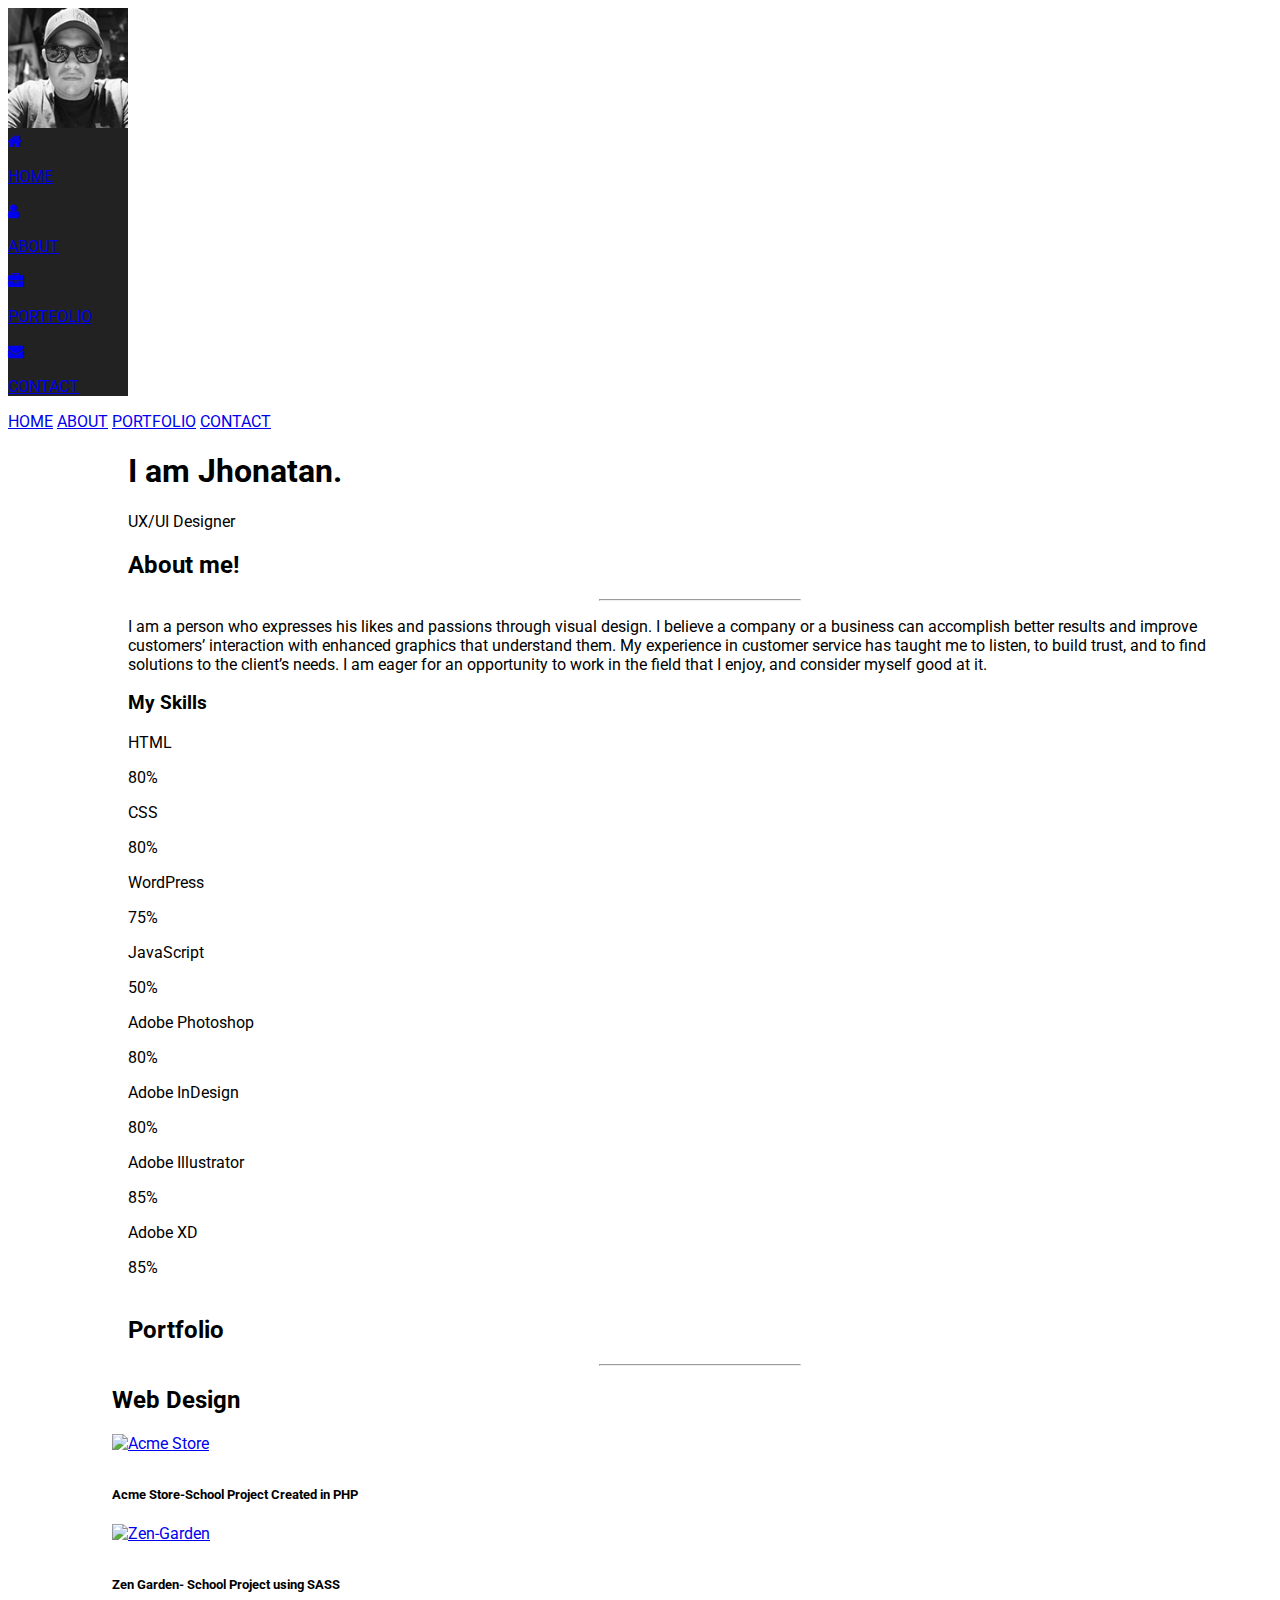
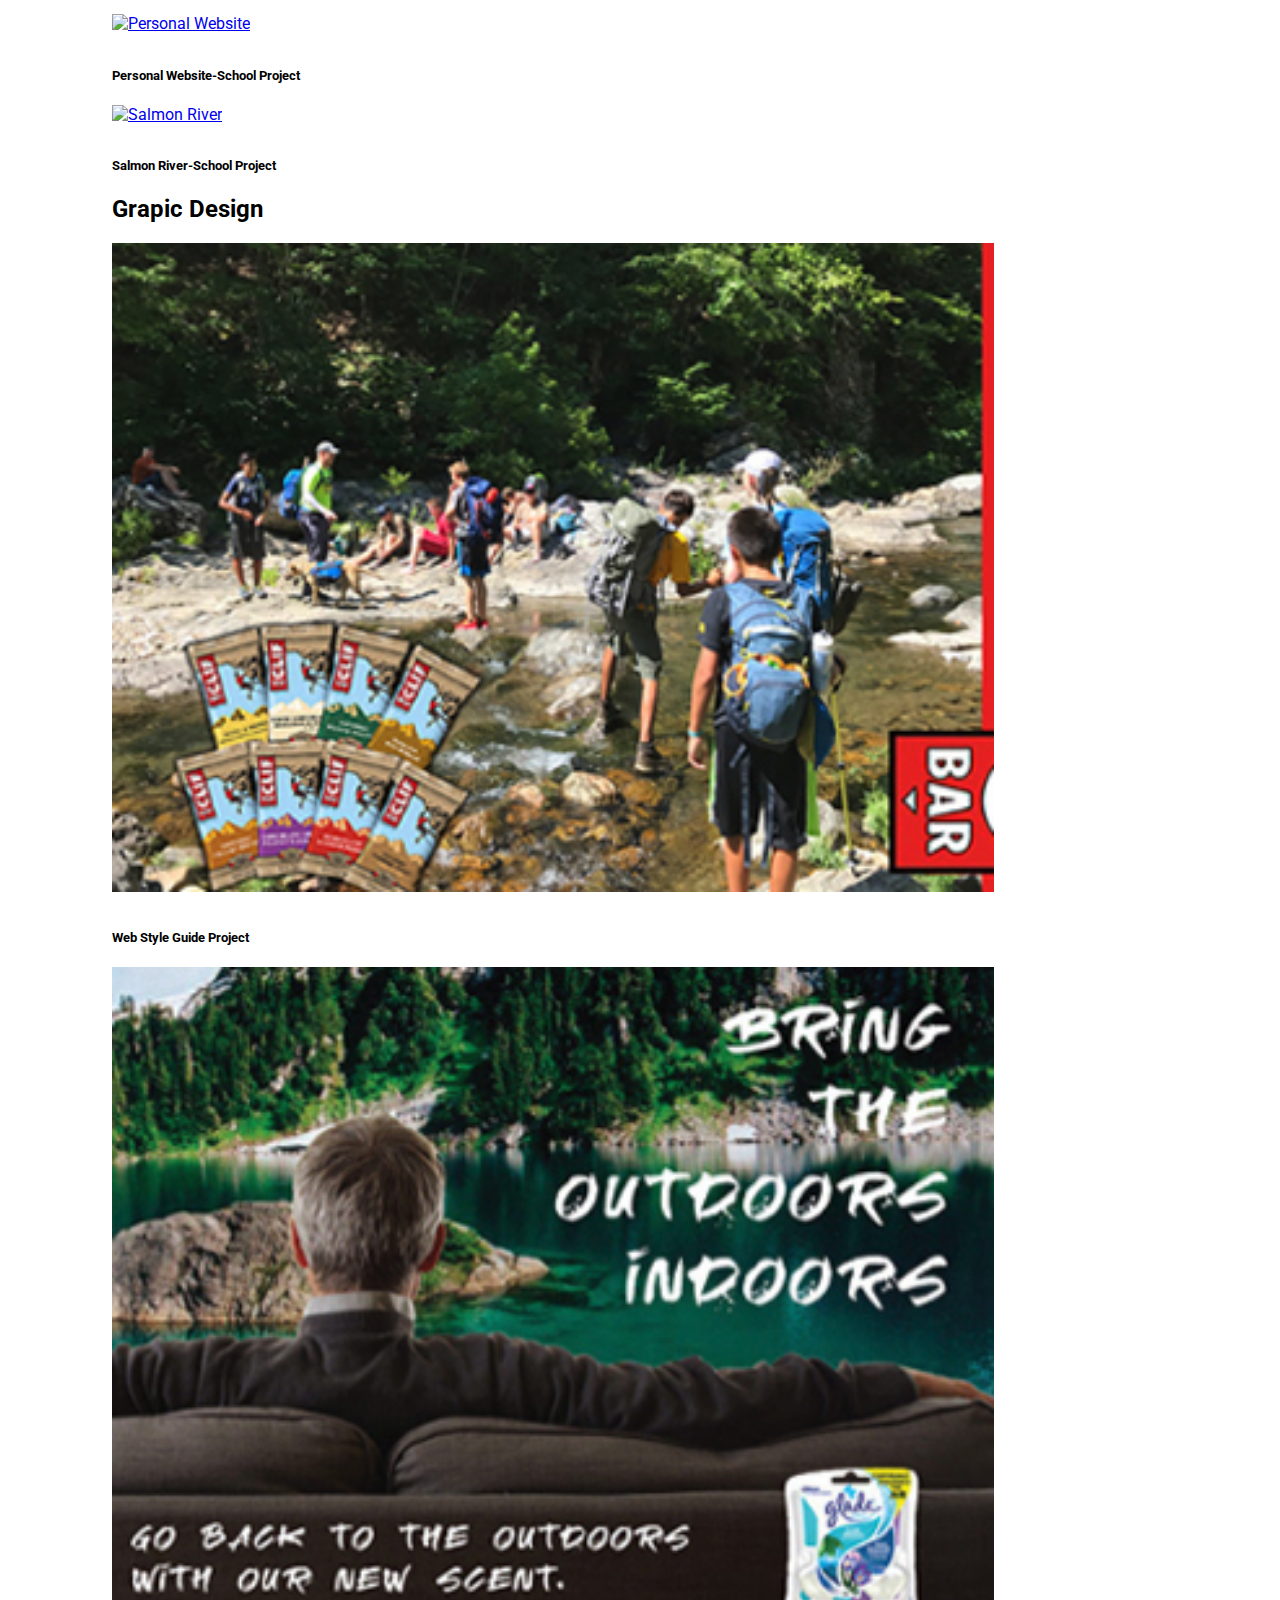
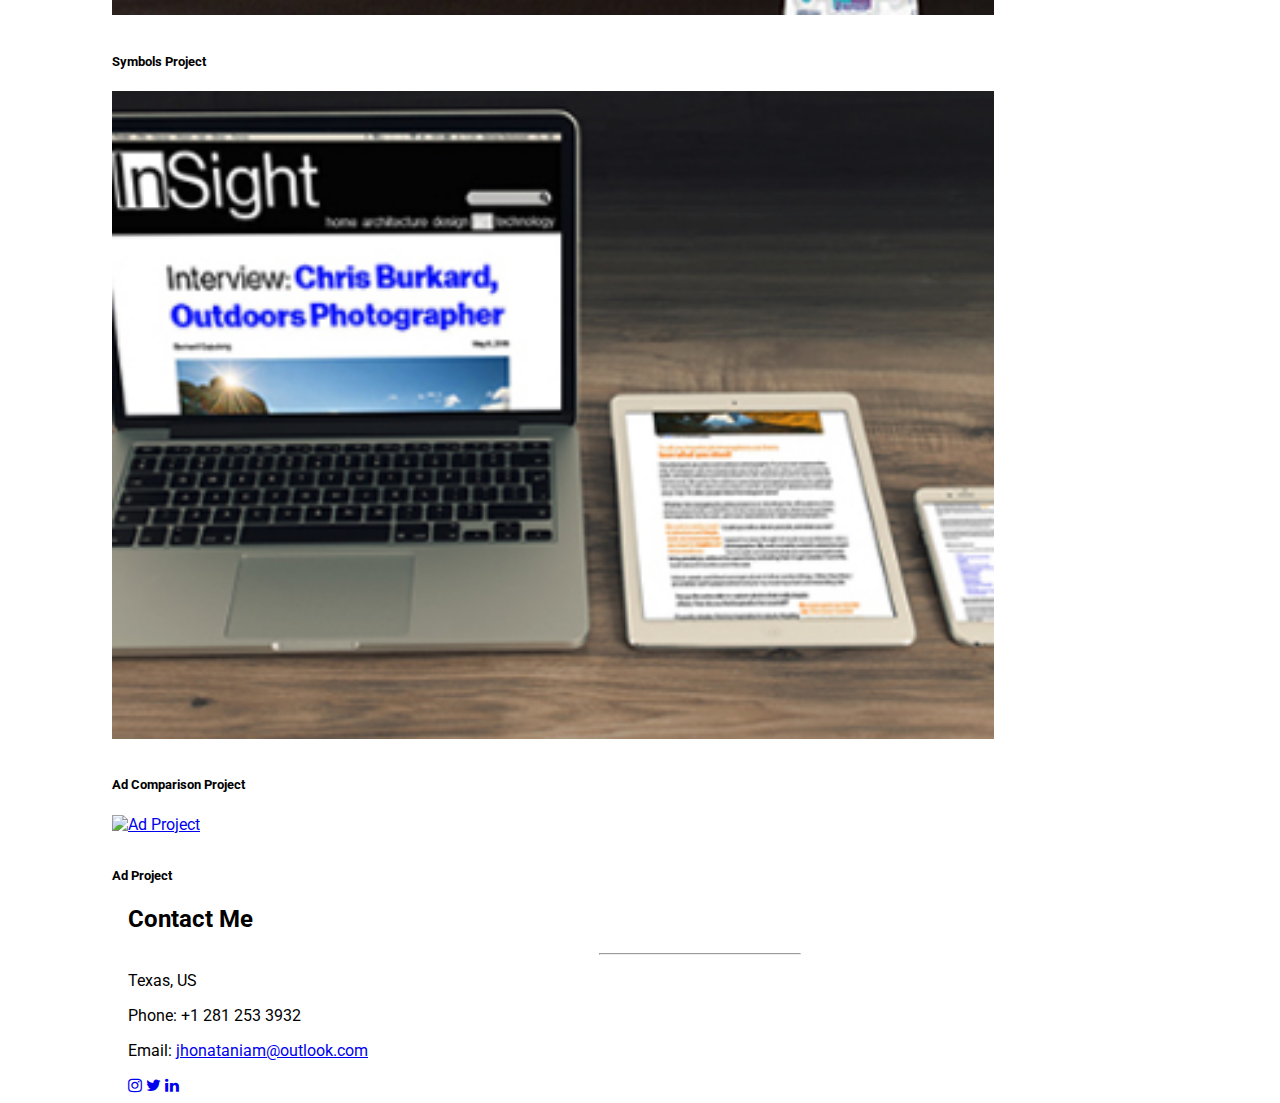
==== index.html @ fe41396a "Update index.html" ====
<!DOCTYPE html>
<html>
<title>I am Jhonatan</title>
<meta charset="UTF-8">
<meta name="viewport" content="width=device-width, initial-scale=1">
<link rel="stylesheet" href="css/main.css">
<link href="https://fonts.googleapis.com/css?family=Roboto&display=swap" rel="stylesheet">
<link rel="stylesheet" href="https://cdnjs.cloudflare.com/ajax/libs/font-awesome/4.7.0/css/font-awesome.min.css">
<style>
    body,
    h1,h2,h3,h4,h5,h6 {font-family: 'Roboto', sans-serif;: "Roboto", sans-serif}
    .row-padding img {margin-bottom: 12px}
    /* Set the width of the sidebar to 120px */
    .sidebar {width: 120px;background: #222;}
    /* Add a left margin to the "page content" that matches the width of the sidebar (120px) */
    #main {margin-left: 120px}
    /* Remove margins from "page content" on small screens */
    @media only screen and (max-width: 600px) {#main {margin-left: 0}
    }
</style>

<body class="black">

    <!-- Icon Bar (Sidebar - hidden on small screens) -->
    <nav class="sidebar bar-block small hide-small center">
        <!-- Avatar image in top left corner -->
        <img src="images/me.jpg" style="width:100%">
        <a href="#" class="bar-item button padding-large black">
            <i class="fa fa-home xxlarge"></i>
            <p>HOME</p>
        </a>
        <a href="#about" class="bar-item button padding-large hover-black">
            <i class="fa fa-user xxlarge"></i>
            <p>ABOUT</p>
        </a>
        <a href="#portfolio" class="bar-item button padding-large hover-black">
            <i class="fa fa-briefcase xxlarge"></i>
            <p>PORTFOLIO</p>
        </a>
        <a href="#contact" class="bar-item button padding-large hover-black">
            <i class="fa fa-envelope xxlarge"></i>
            <p>CONTACT</p>
        </a>
    </nav>

    <!-- Navbar on small screens (Hidden on medium and large screens) -->
    <div class="top hide-large hide-medium" id="myNavbar">
        <div class="bar black opacity hover-opacity-off center small">
            <a href="#" class="bar-item button" style="width:25% !important">HOME</a>
            <a href="#about" class="bar-item button" style="width:25% !important">ABOUT</a>
            <a href="#portfolio" class="bar-item button" style="width:25% !important">PORTFOLIO</a>
            <a href="#contact" class="bar-item button" style="width:25% !important">CONTACT</a>
        </div>
    </div>

    <!-- Page Content -->
    <div class="padding-large" id="main">
        <!-- Header/Home -->
        <header class="container padding-32 center black" id="home">
            <h1 class="jumbo"><span class="hide-small">I am</span> Jhonatan.</h1>
            <p class="xxlarge">UX/UI Designer</p>
            <!--    <img src="me.jpg" alt="I am Jhonatan" class="image" width="992" height="1108">-->
        </header>

        <!-- About Section -->
        <div class="content justify text-grey padding-64" id="about">
            <h2 class="text-light-grey">About me!</h2>
            <hr style="width:200px" class="opacity">
            <p class="large">I am a person who expresses his likes and
                passions through visual design. I believe a
                company or a business can accomplish better
                results and improve customers’ interaction
                with enhanced graphics that understand them.
                My experience in customer service has taught
                me to listen, to build trust, and to find solutions
                to the client’s needs.
                I am eager for an opportunity to work in the
                field that I enjoy, and consider myself good at it.
            </p>
            <h3 class="padding-16">My Skills</h3>
            <p class="wide">HTML</p>
            <div class="light-grey">
                <div class="container center padding-small dark-grey" style="width:80%">80%</div>
            </div>
            <p class="wide">CSS</p>
            <div class="light-grey">
                <div class="container center padding-small dark-grey" style="width:80%">80%</div>
            </div>
            </p>
            <p class="wide">WordPress</p>
            <div class="light-grey">
                <div class="container center padding-small dark-grey" style="width:75%">75%</div>
            </div>
            <p class="wide">JavaScript</p>
            <div class="light-grey">
                <div class="container center padding-small dark-grey" style="width:50%">50%</div>
            </div>
            <p class="wide">Adobe Photoshop</p>
            <div class="light-grey">
                <div class="container center padding-small dark-grey" style="width:80%">80%</div>
            </div>
            </p>
            <p class="wide">Adobe InDesign</p>
            <div class="light-grey">
                <div class="container center padding-small dark-grey" style="width:80%">80%</div>
            </div>
            <p class="wide">Adobe Illustrator</p>
            <div class="light-grey">
                <div class="container center padding-small dark-grey" style="width:85%">85%</div>
            </div>
            <p class="wide">Adobe XD</p>
            <div class="light-grey">
                <div class="container center padding-small dark-grey" style="width:85%">85%</div>
            </div><br>

            <!-- Portfolio Section -->
            <div class="padding-64 content" id="portfolio">
                <h2 class="text-light-grey">Portfolio</h2>
                <hr style="width:200px" class="opacity">

                <!-- Grid for photos -->
                <div class="row-padding" style="margin:0 -16px">
                    <div class="half"><h2>Web Design</h2>
                        <a href="https://github.com/JhonatanIam/CIT-336-Back-End-Development/"> <img src="images/1.jpg" alt="Acme Store" style="width:75%"></a><h5>Acme Store-School Project Created in PHP</h5>
                        <a href="https://jhonataniam.github.io/zen-garden/"> <img src="images/zengarden.jpg" alt="Zen-Garden" style="width:75%"></a><h5>Zen Garden- School Project using SASS</h5>
                        <a href="https://jhonataniam.github.io/Jhonatan%20Flores/"> <img src="images/iamjhonatan.jpg" alt="Personal Website" style="width:75%"></a><h5>Personal Website-School Project</h5>
                        <a href="https://jhonataniam.github.io/Salmon%20River/"> <img src="images/4.jpg" alt="Salmon River" style="width:75%"></a><h5>Salmon River-School Project</h5>
                    </div>

                    <div class="half"><h2>Grapic Design</h2>
                        <a href="https://www.behance.net/gallery/59220579/ART-230-Project-4-Web-Style-Guide"> <img src="images/5.jpg" alt="Style Guide" style="width:75%"></a><h5>Web Style Guide Project</h5>
                        <a href="https://www.behance.net/gallery/76435311/Symbols"> <img src="images/6.jpg" alt="Symbols" style="width:75%"></a><h5>Symbols Project</h5>
                        <a href="https://www.behance.net/gallery/68208435/COMM-130-Slide-Project"> <img src="images/7.jpg" alt="Ad Comparison" style="width:75%"></a><h5>Ad Comparison Project</h5>
                        <a href="https://www.behance.net/gallery/68207951/COMM-130-Creative-ad"> <img src="images/8.jpg" alt="Ad Project" style="width:75%"></a><h5>Ad Project</h5>
                    </div>
                    <!-- End photo grid -->
                </div>
                <!-- End Portfolio Section -->
            </div>

            <!-- Contact Section -->
            <div class="padding-64 content text-grey" id="contact">
                <h2 class="text-light-grey">Contact Me</h2>
                <hr style="width:200px" class="opacity">

                <div class="section">
                    <p class="large"><i class="map-marker fa-fw text-white margin-right"></i> Texas, US</p>
                    <p class="large"><i class="phone fa-fw text-white margin-right"></i> Phone: +1 281 253 3932</p>
                    <p class="large"><i class="envelope fa-fw text-white margin-right"> </i> Email: <a href="mailto:jhonataniam@outlook.com">jhonataniam@outlook.com</a></p>
                </div>
                <!-- End Contact Section -->
            </div>

            <!-- Footer -->
            <footer class="content padding-16 text-grey xlarge">
                <a href="http://www.instagram.com/jhonatan1am"> <i class="fa fa-instagram hover-opacity"></i></a>
                <a href="http://www.twitter.com/jhonataniam"><i class="fa fa-twitter hover-opacity"></i></a>
                <a href="http://www.linkedin.com/in/jhonatanflores"><i class="fa fa-linkedin hover-opacity"></i></a>
                <!-- End footer -->
            </footer>

            <!-- END PAGE CONTENT -->
        </div>
</body>
</html>
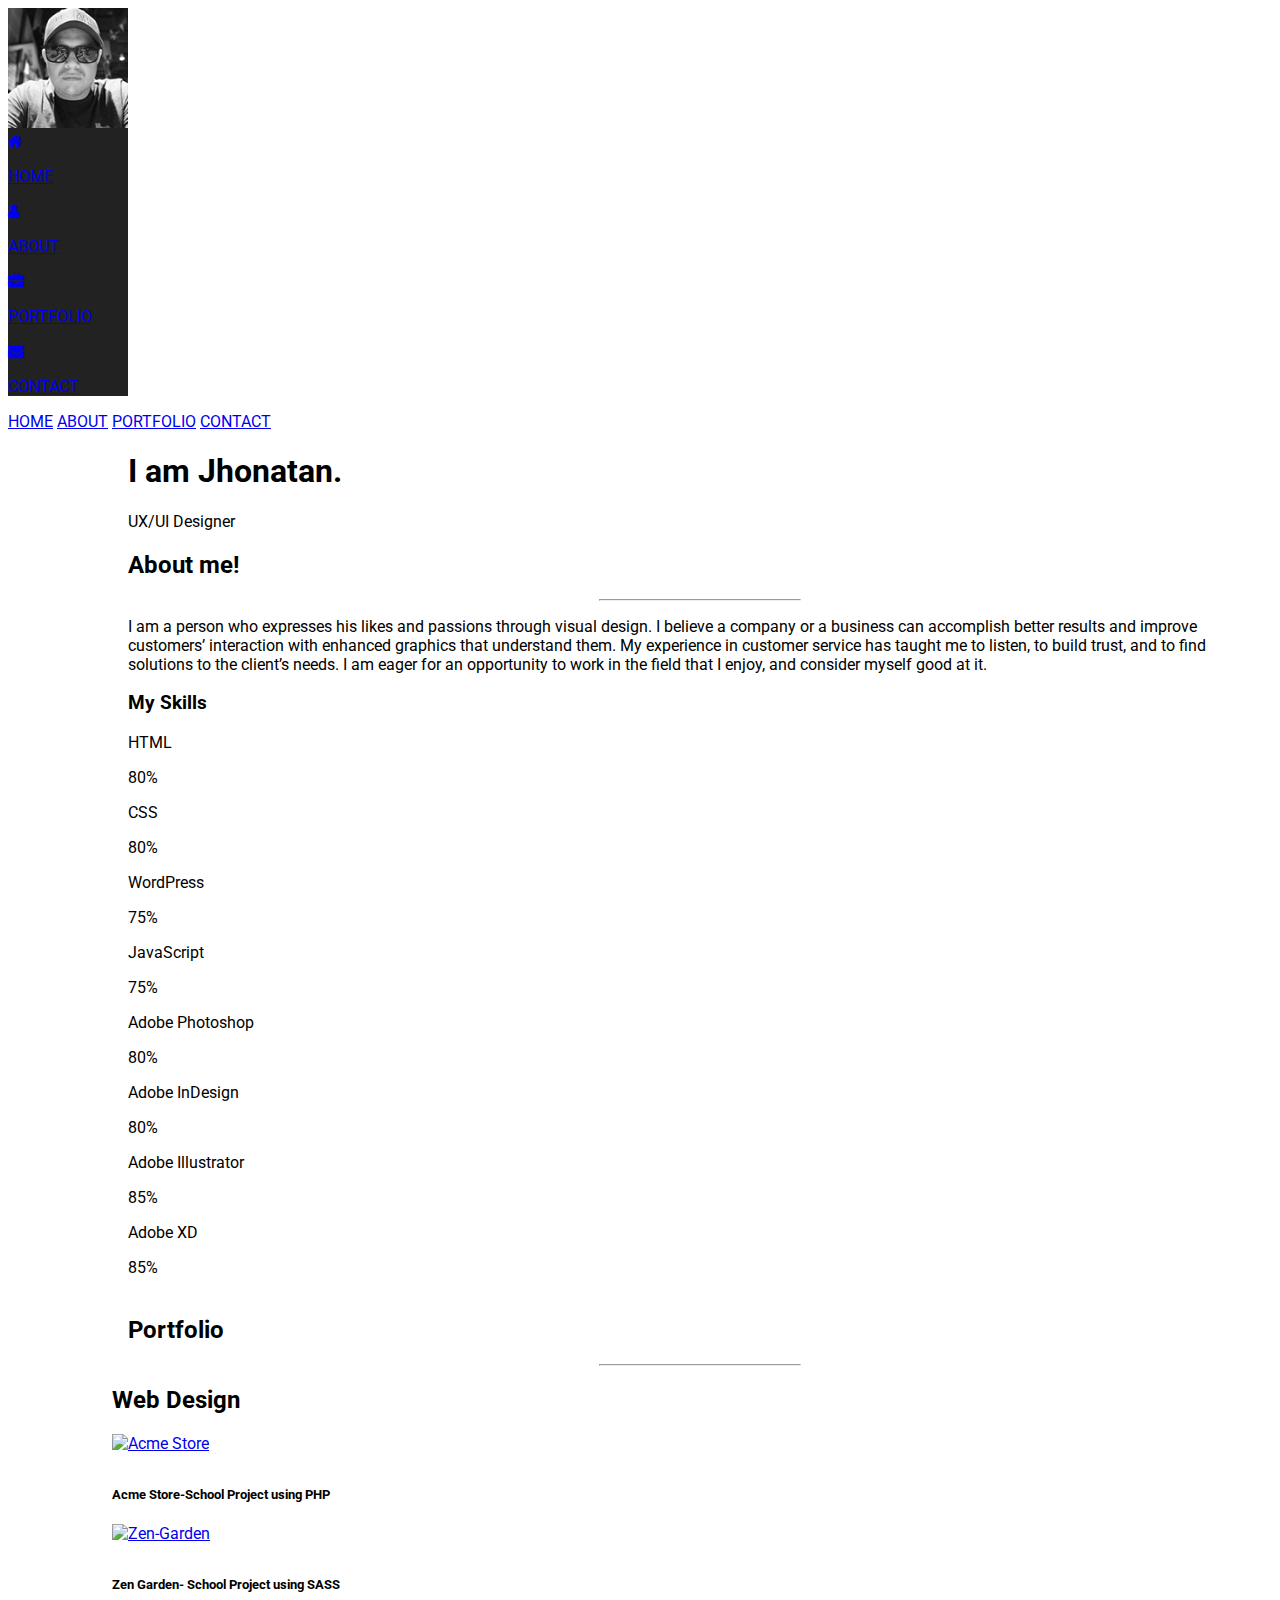
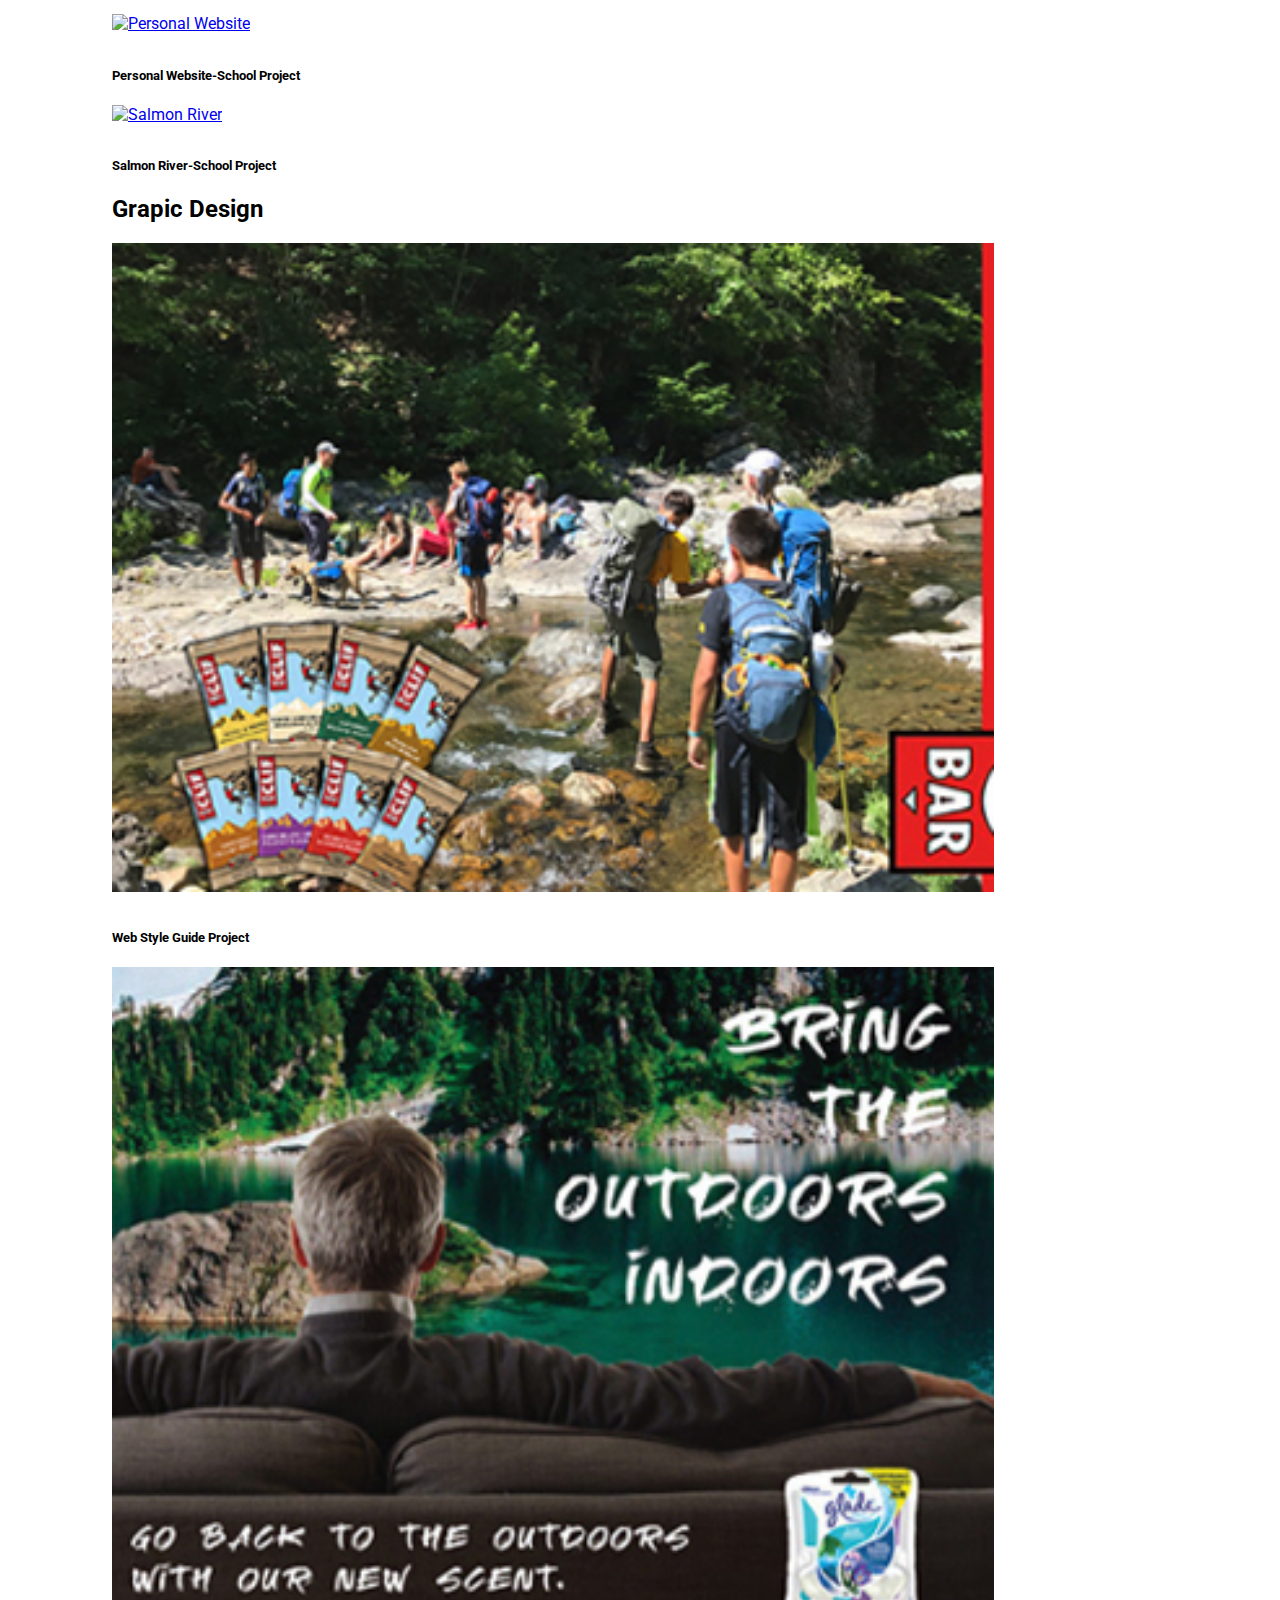
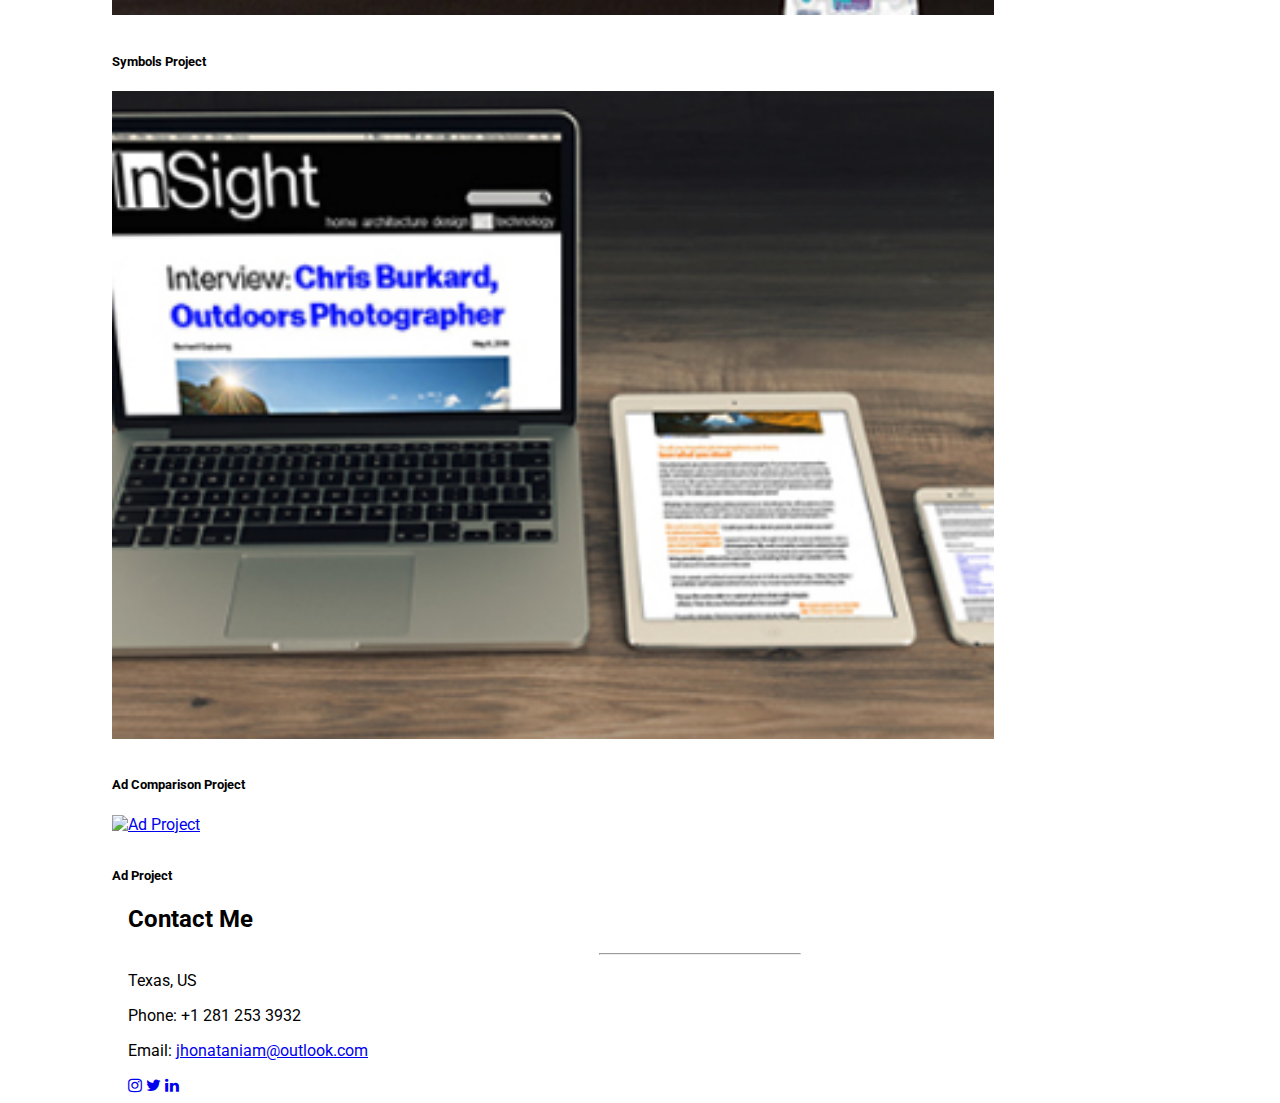
==== commit 68abd6d8: "Update index.html" ====
--- a/index.html
+++ b/index.html
@@ -93,7 +93,7 @@
             </div>
             <p class="wide">JavaScript</p>
             <div class="light-grey">
-                <div class="container center padding-small dark-grey" style="width:50%">50%</div>
+                <div class="container center padding-small dark-grey" style="width:75%">75%</div>
             </div>
             <p class="wide">Adobe Photoshop</p>
             <div class="light-grey">
@@ -121,7 +121,7 @@
                 <!-- Grid for photos -->
                 <div class="row-padding" style="margin:0 -16px">
                     <div class="half"><h2>Web Design</h2>
-                        <a href="https://github.com/JhonatanIam/CIT-336-Back-End-Development/"> <img src="images/1.jpg" alt="Acme Store" style="width:75%"></a><h5>Acme Store-School Project Created in PHP</h5>
+                        <a href="https://github.com/JhonatanIam/CIT-336-Back-End-Development/"> <img src="images/1.jpg" alt="Acme Store" style="width:75%"></a><h5>Acme Store-School Project using PHP</h5>
                         <a href="https://jhonataniam.github.io/zen-garden/"> <img src="images/zengarden.jpg" alt="Zen-Garden" style="width:75%"></a><h5>Zen Garden- School Project using SASS</h5>
                         <a href="https://jhonataniam.github.io/Jhonatan%20Flores/"> <img src="images/iamjhonatan.jpg" alt="Personal Website" style="width:75%"></a><h5>Personal Website-School Project</h5>
                         <a href="https://jhonataniam.github.io/Salmon%20River/"> <img src="images/4.jpg" alt="Salmon River" style="width:75%"></a><h5>Salmon River-School Project</h5>
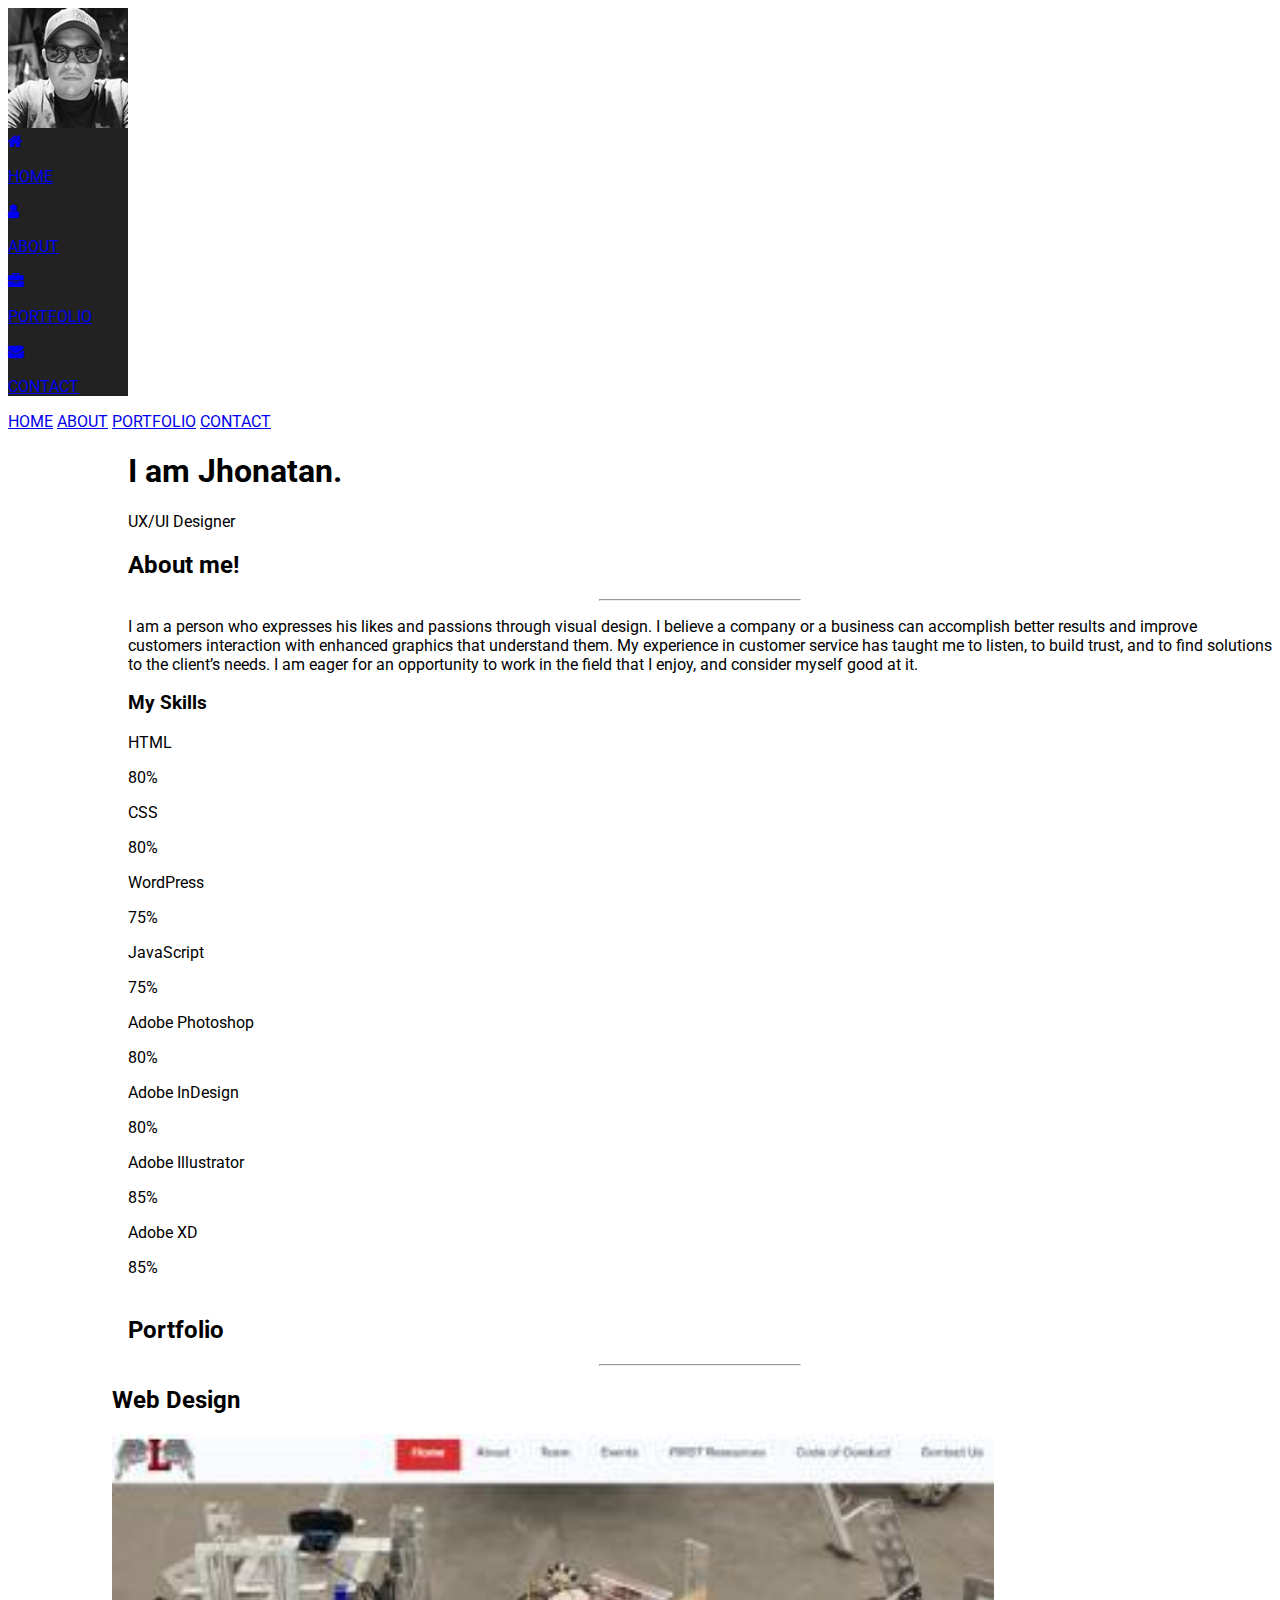
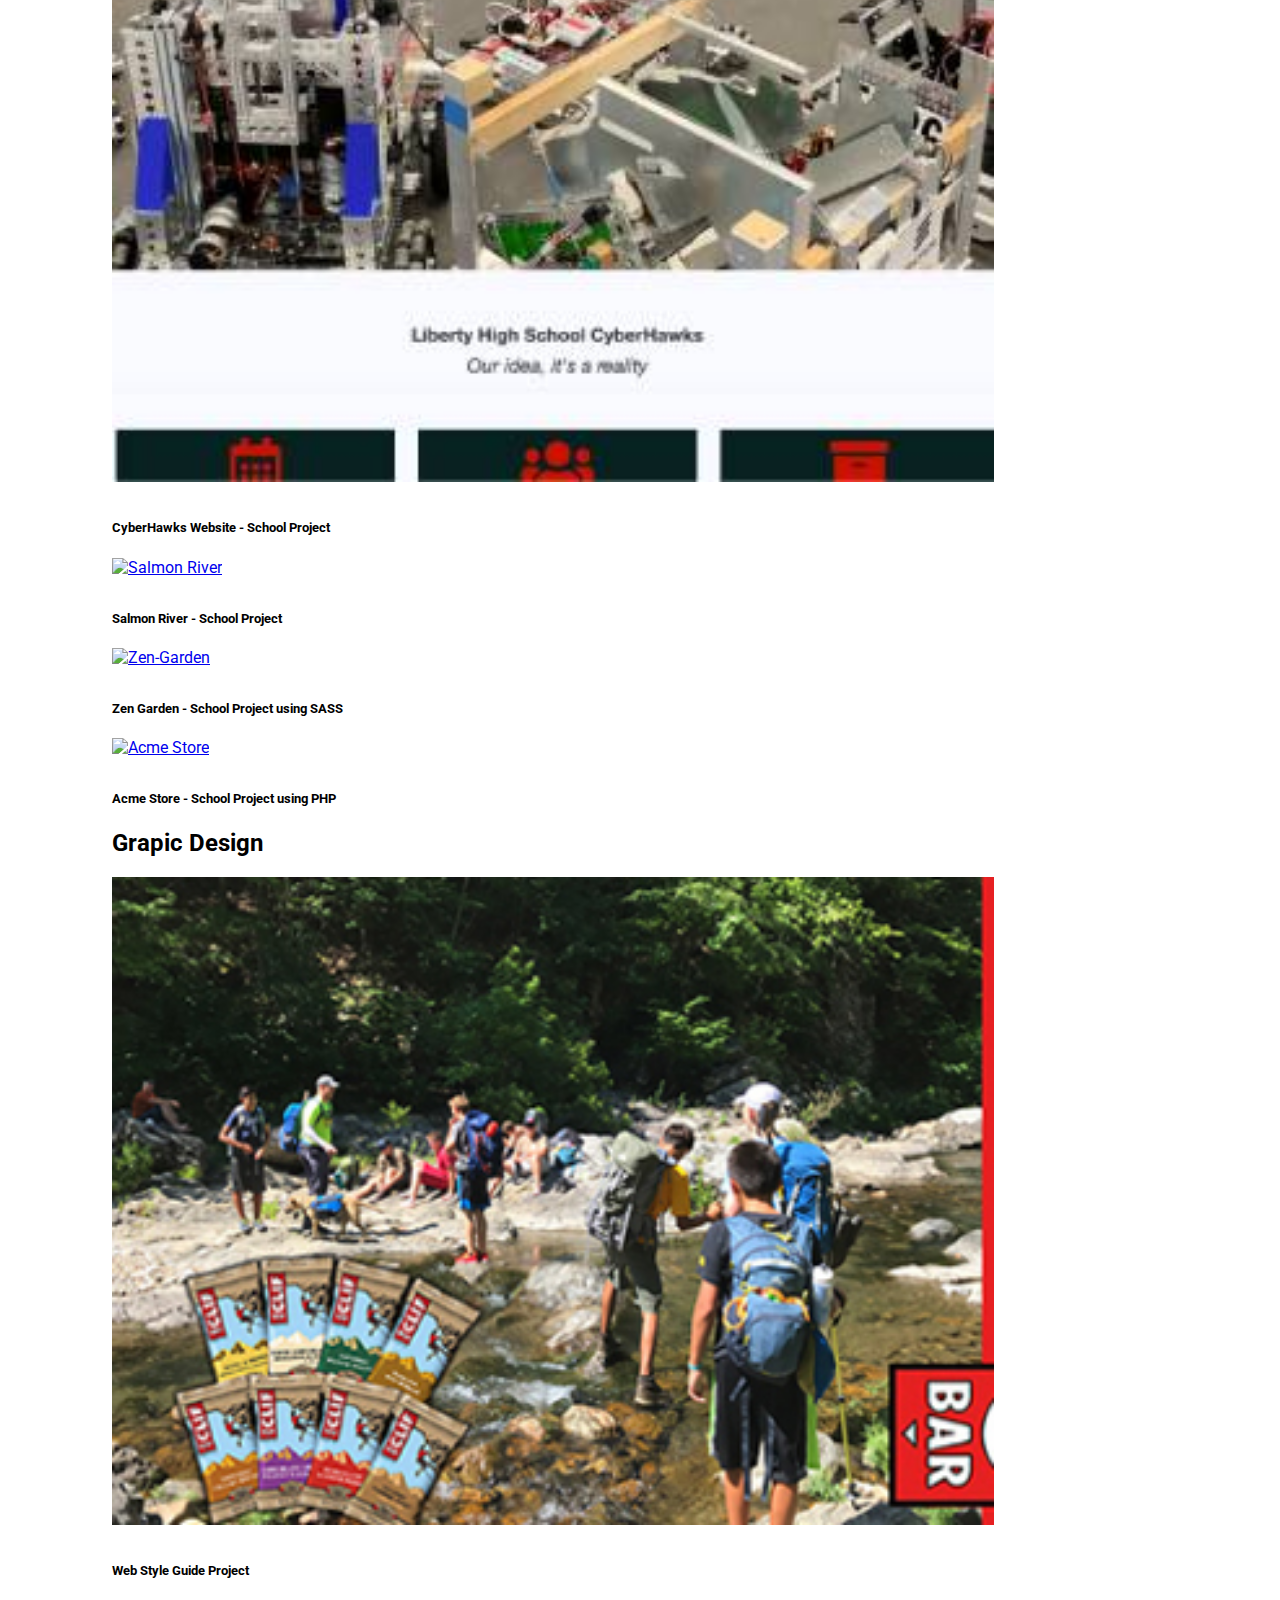
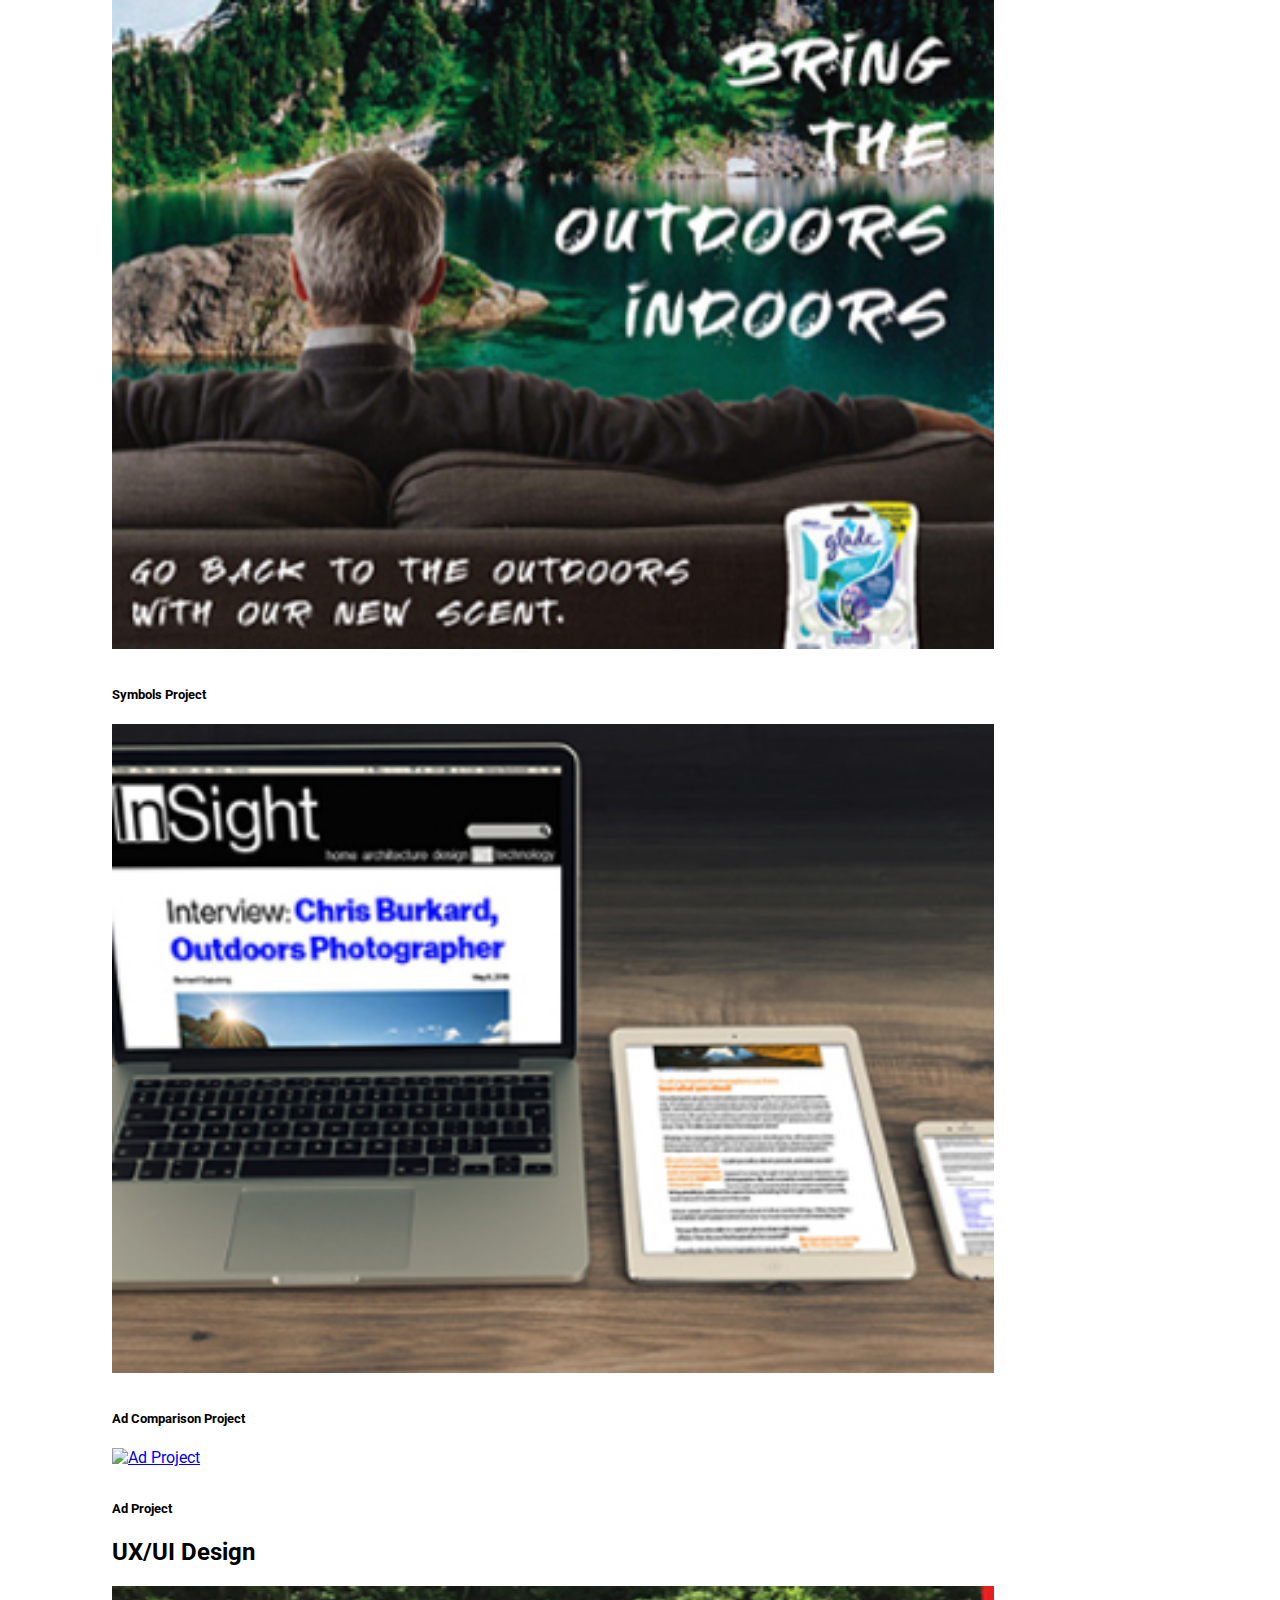
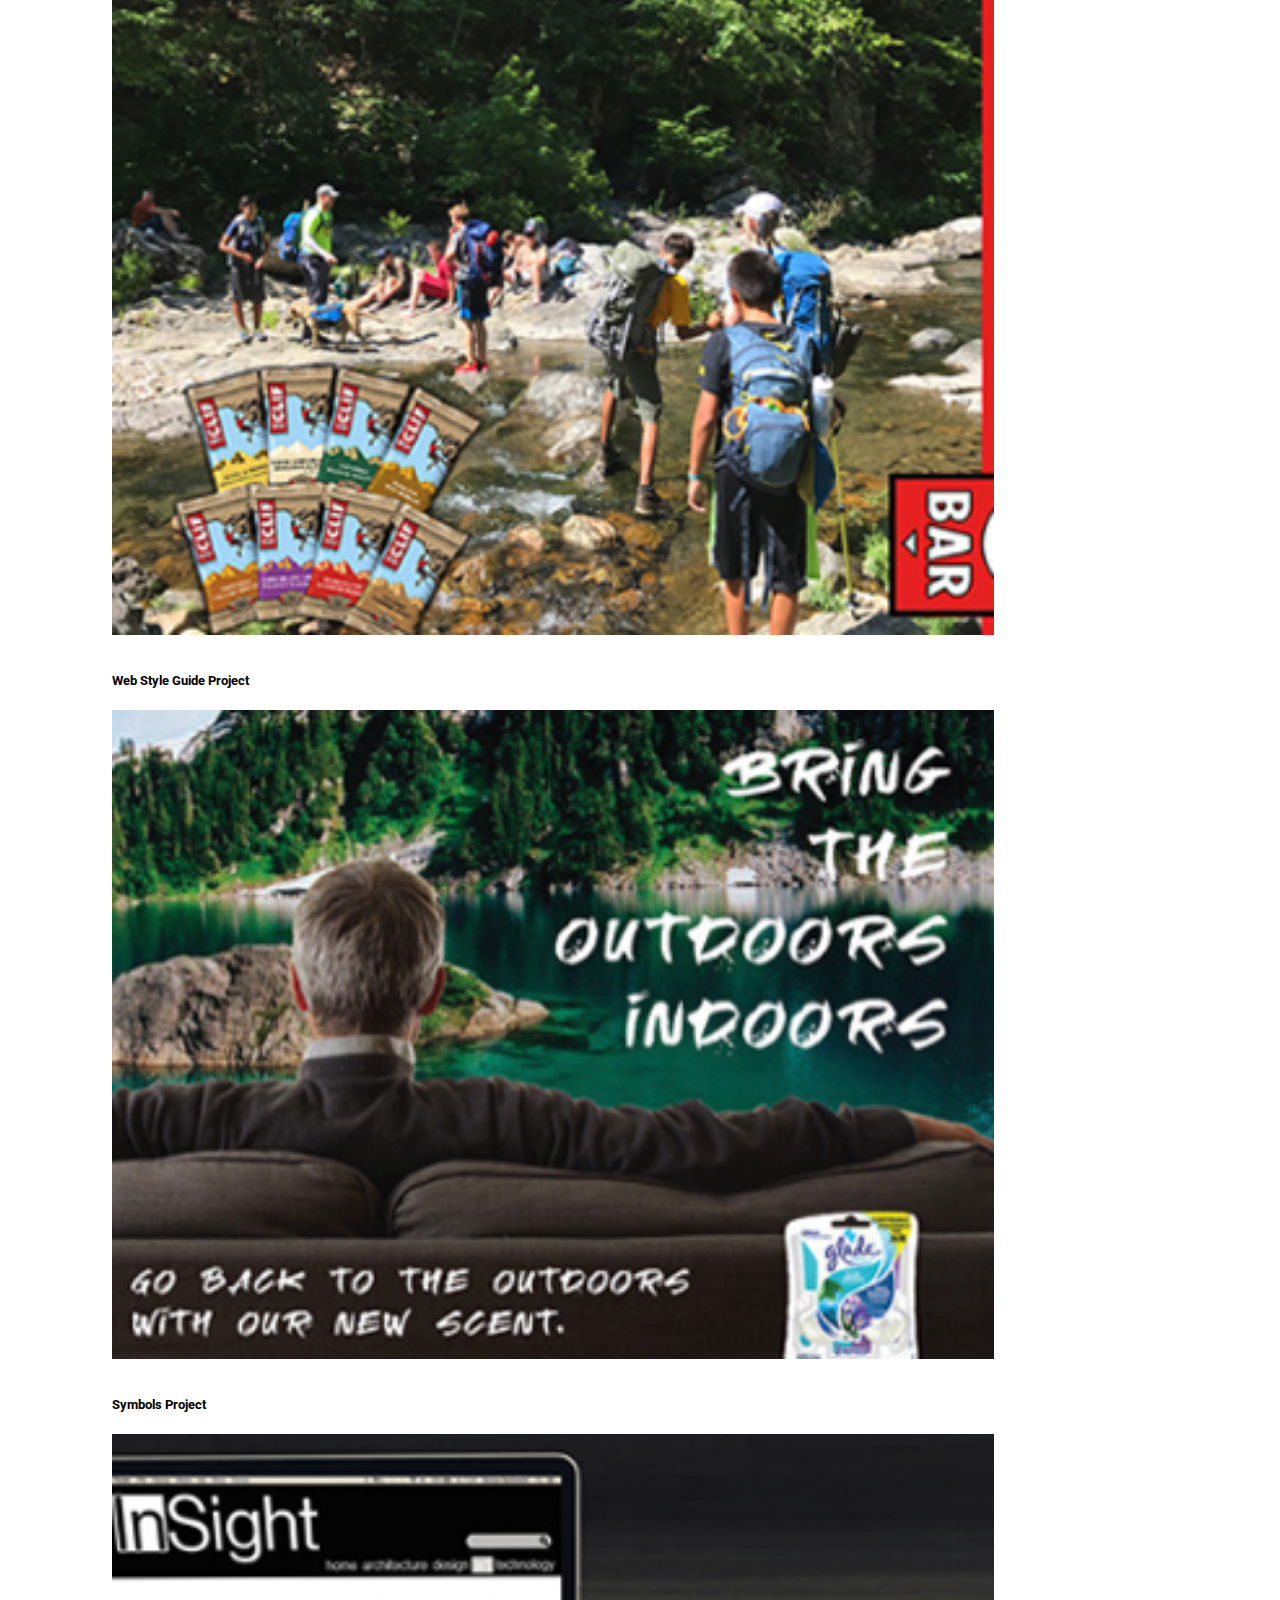
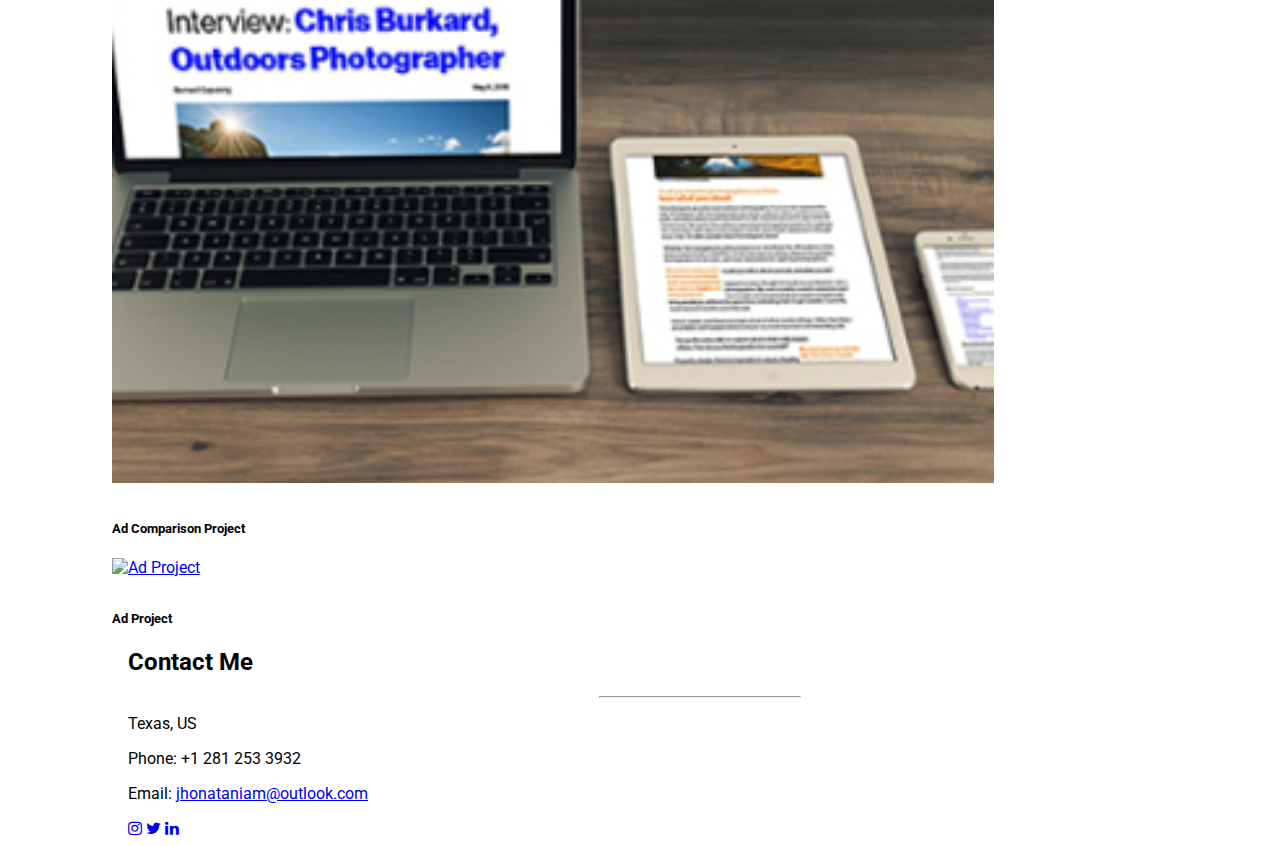
==== commit d0806595: "Update index.html" ====
--- a/index.html
+++ b/index.html
@@ -69,7 +69,7 @@
             <p class="large">I am a person who expresses his likes and
                 passions through visual design. I believe a
                 company or a business can accomplish better
-                results and improve customers’ interaction
+                results and improve customers interaction
                 with enhanced graphics that understand them.
                 My experience in customer service has taught
                 me to listen, to build trust, and to find solutions
@@ -121,13 +121,20 @@
                 <!-- Grid for photos -->
                 <div class="row-padding" style="margin:0 -16px">
                     <div class="half"><h2>Web Design</h2>
-                        <a href="https://github.com/JhonatanIam/CIT-336-Back-End-Development/"> <img src="images/1.jpg" alt="Acme Store" style="width:75%"></a><h5>Acme Store-School Project using PHP</h5>
-                        <a href="https://jhonataniam.github.io/zen-garden/"> <img src="images/zengarden.jpg" alt="Zen-Garden" style="width:75%"></a><h5>Zen Garden- School Project using SASS</h5>
-                        <a href="https://jhonataniam.github.io/Jhonatan%20Flores/"> <img src="images/iamjhonatan.jpg" alt="Personal Website" style="width:75%"></a><h5>Personal Website-School Project</h5>
-                        <a href="https://jhonataniam.github.io/Salmon%20River/"> <img src="images/4.jpg" alt="Salmon River" style="width:75%"></a><h5>Salmon River-School Project</h5>
+                        <a href="https://jhonataniam.github.io/CyberHawks"> <img src="images/CyberHawks.jpg" alt="CyberHawks Website" style="width:75%"></a><h5>CyberHawks Website - School Project</h5>
+                        <a href="https://jhonataniam.github.io/Salmon%20River/"> <img src="images/4.jpg" alt="Salmon River" style="width:75%"></a><h5>Salmon River - School Project</h5>
+                        <a href="https://jhonataniam.github.io/zen-garden/"> <img src="images/zengarden.jpg" alt="Zen-Garden" style="width:75%"></a><h5>Zen Garden - School Project using SASS</h5>
+                        <a href="https://github.com/JhonatanIam/CIT-336-Back-End-Development/"> <img src="images/1.jpg" alt="Acme Store" style="width:75%"></a><h5>Acme Store - School Project using PHP</h5>
                     </div>
 
                     <div class="half"><h2>Grapic Design</h2>
+                        <a href="https://www.behance.net/gallery/59220579/ART-230-Project-4-Web-Style-Guide"> <img src="images/5.jpg" alt="Style Guide" style="width:75%"></a><h5>Web Style Guide Project</h5>
+                        <a href="https://www.behance.net/gallery/76435311/Symbols"> <img src="images/6.jpg" alt="Symbols" style="width:75%"></a><h5>Symbols Project</h5>
+                        <a href="https://www.behance.net/gallery/68208435/COMM-130-Slide-Project"> <img src="images/7.jpg" alt="Ad Comparison" style="width:75%"></a><h5>Ad Comparison Project</h5>
+                        <a href="https://www.behance.net/gallery/68207951/COMM-130-Creative-ad"> <img src="images/8.jpg" alt="Ad Project" style="width:75%"></a><h5>Ad Project</h5>
+                    </div>
+                    
+                     <div class="half"><h2>UX/UI Design</h2>
                         <a href="https://www.behance.net/gallery/59220579/ART-230-Project-4-Web-Style-Guide"> <img src="images/5.jpg" alt="Style Guide" style="width:75%"></a><h5>Web Style Guide Project</h5>
                         <a href="https://www.behance.net/gallery/76435311/Symbols"> <img src="images/6.jpg" alt="Symbols" style="width:75%"></a><h5>Symbols Project</h5>
                         <a href="https://www.behance.net/gallery/68208435/COMM-130-Slide-Project"> <img src="images/7.jpg" alt="Ad Comparison" style="width:75%"></a><h5>Ad Comparison Project</h5>
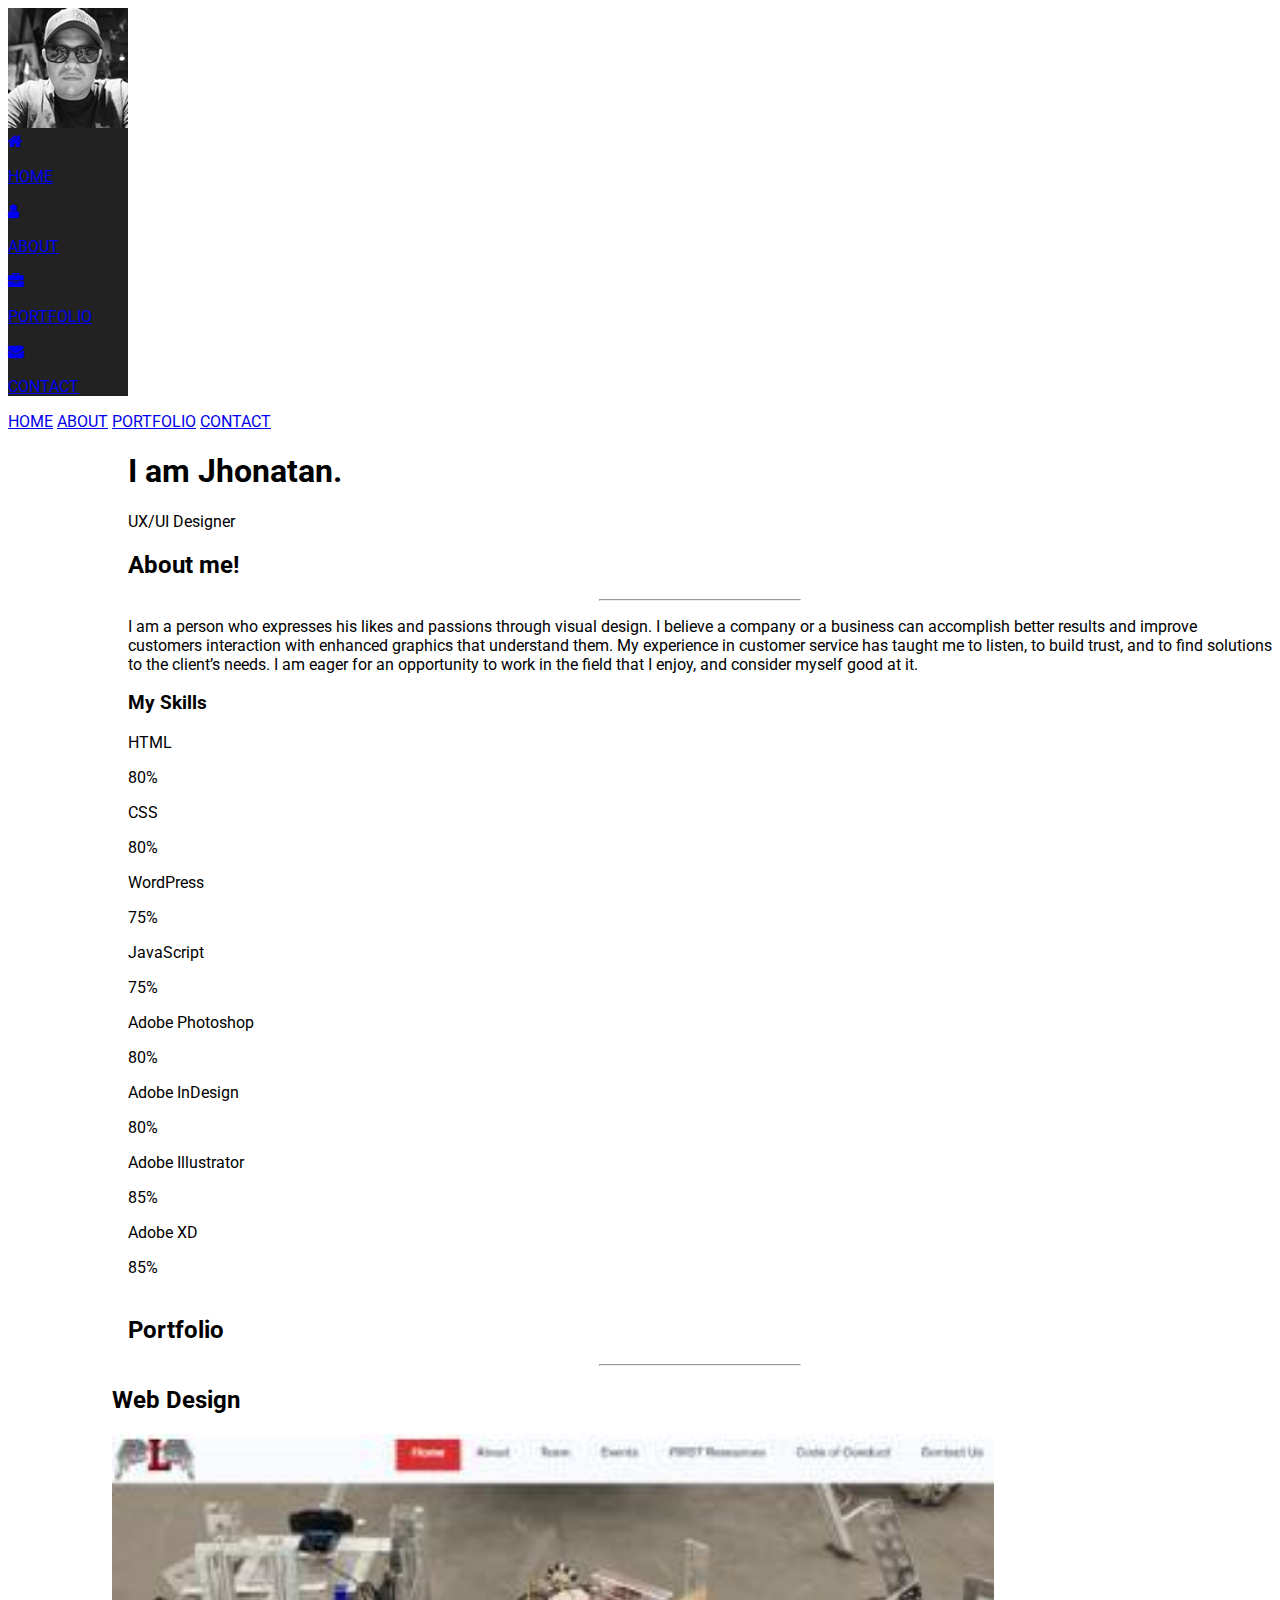
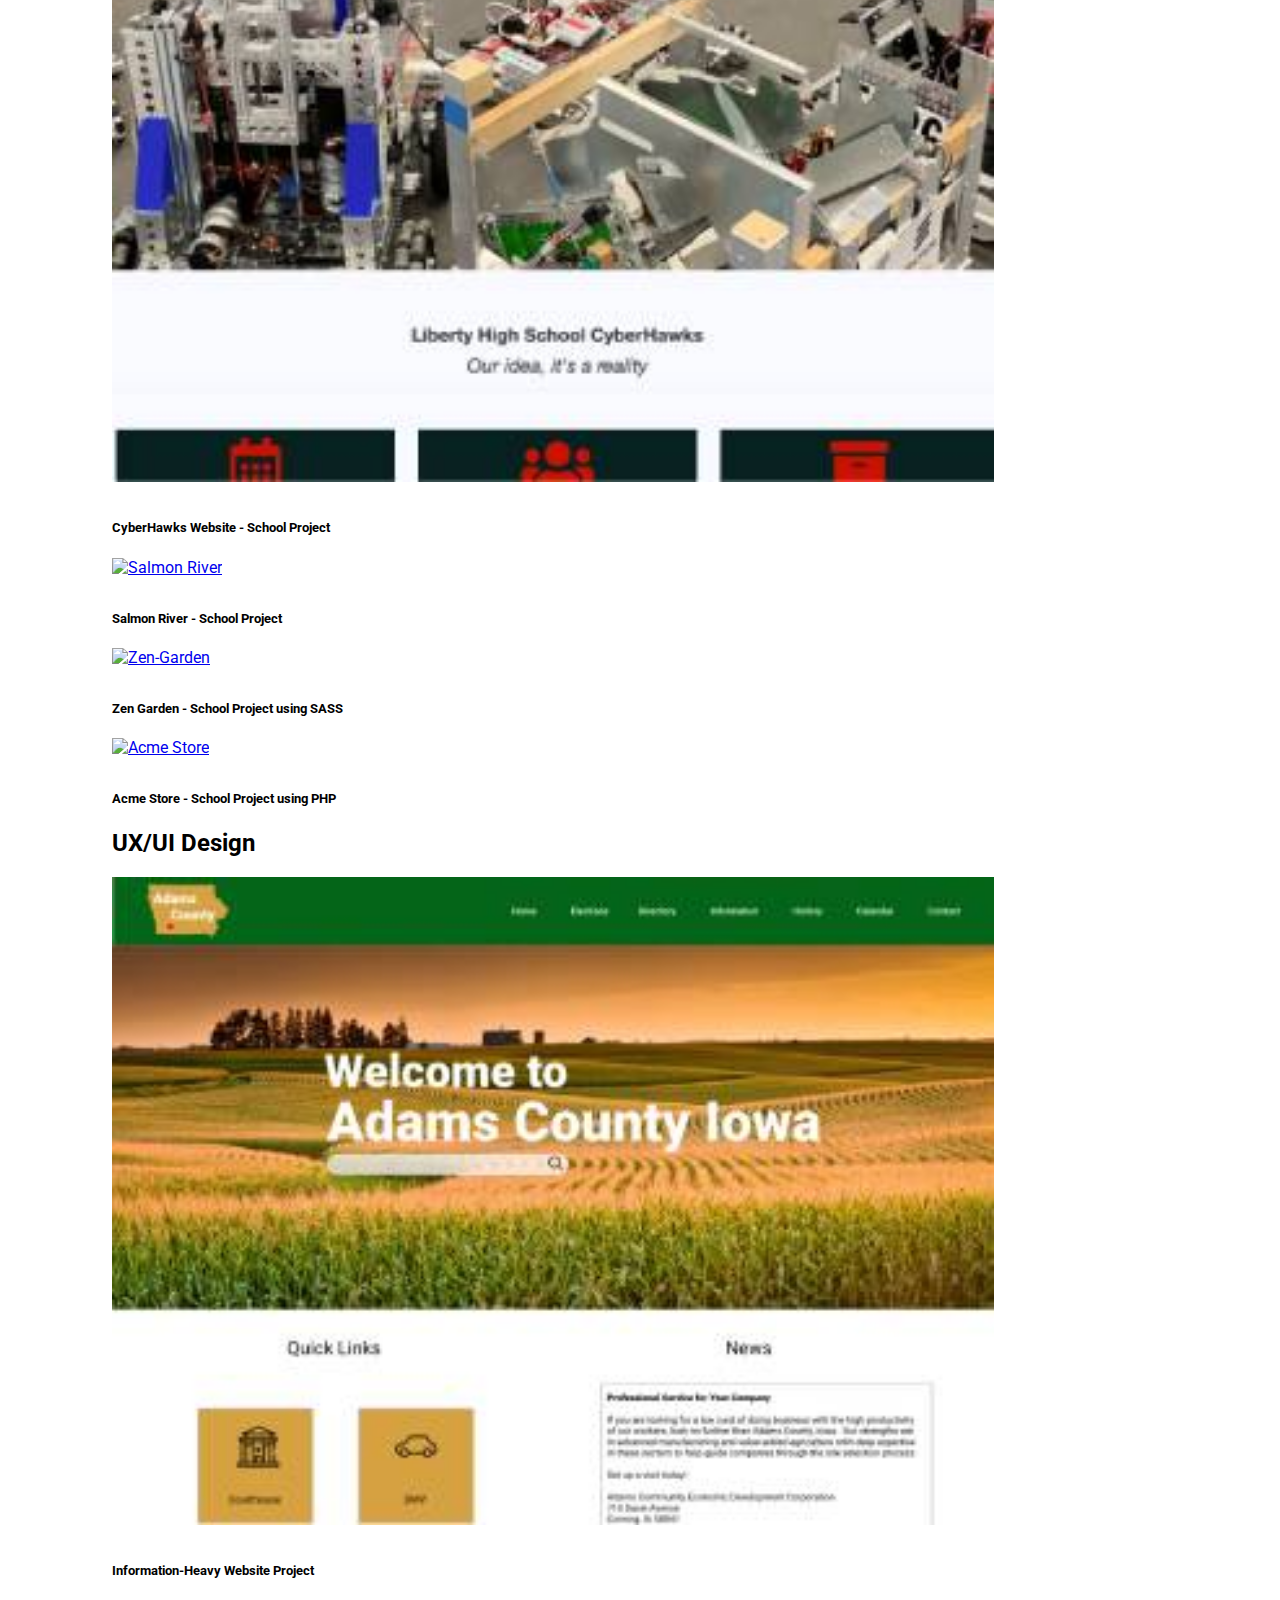
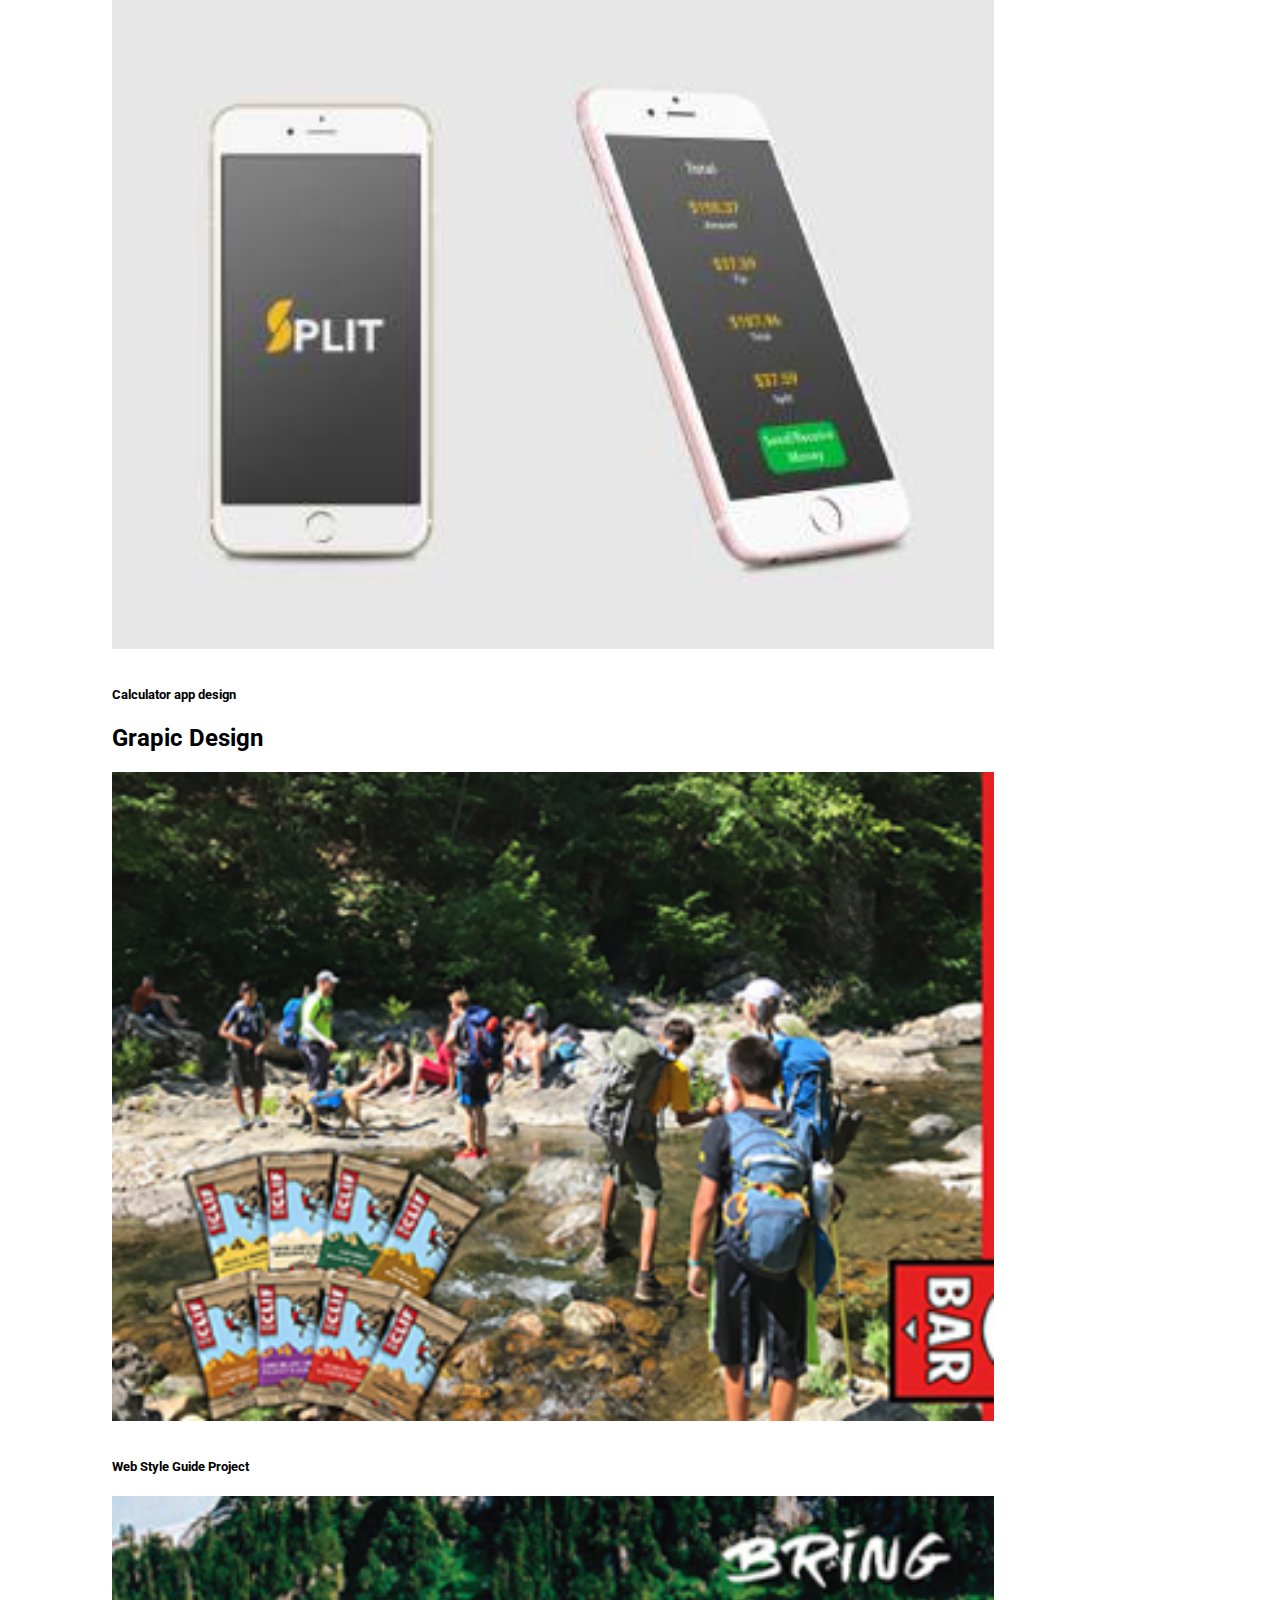
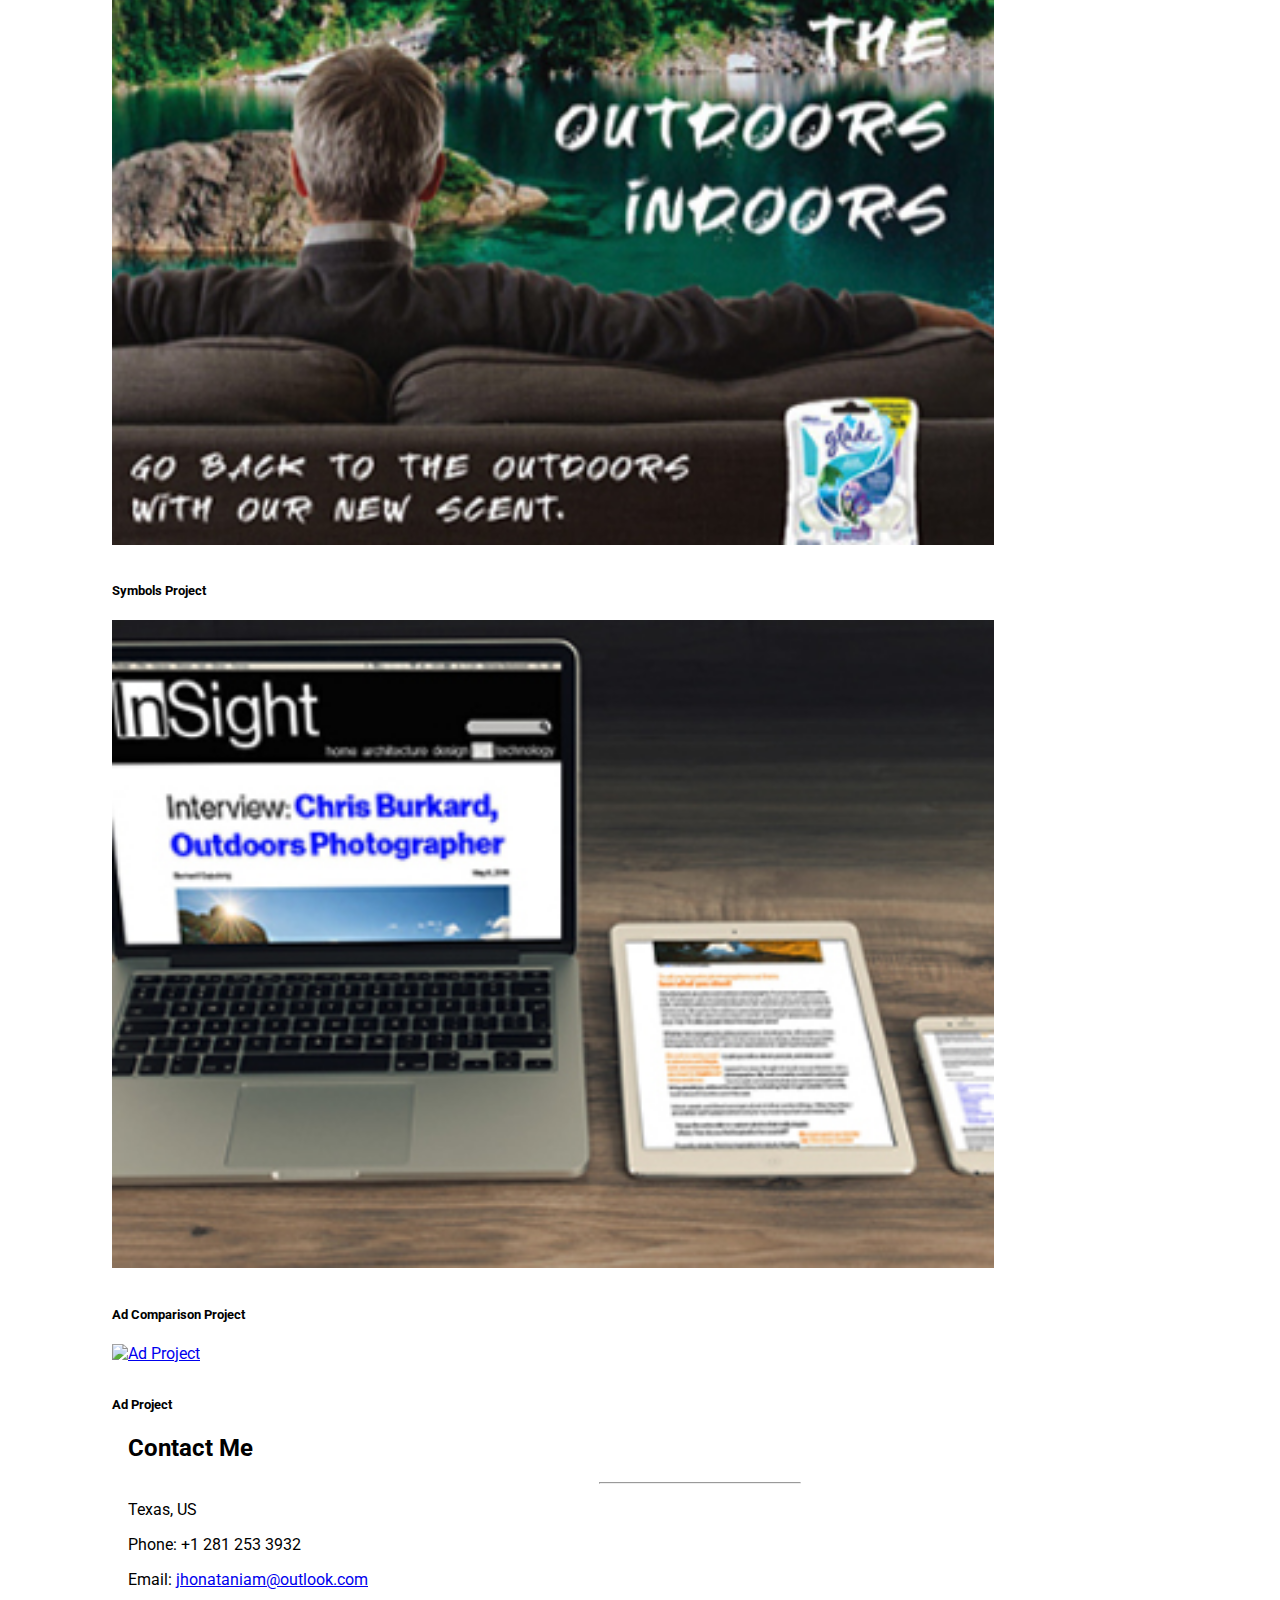
==== commit c470ce85: "Update index.html" ====
--- a/index.html
+++ b/index.html
@@ -127,14 +127,12 @@
                         <a href="https://github.com/JhonatanIam/CIT-336-Back-End-Development/"> <img src="images/1.jpg" alt="Acme Store" style="width:75%"></a><h5>Acme Store - School Project using PHP</h5>
                     </div>
 
-                    <div class="half"><h2>Grapic Design</h2>
-                        <a href="https://www.behance.net/gallery/59220579/ART-230-Project-4-Web-Style-Guide"> <img src="images/5.jpg" alt="Style Guide" style="width:75%"></a><h5>Web Style Guide Project</h5>
-                        <a href="https://www.behance.net/gallery/76435311/Symbols"> <img src="images/6.jpg" alt="Symbols" style="width:75%"></a><h5>Symbols Project</h5>
-                        <a href="https://www.behance.net/gallery/68208435/COMM-130-Slide-Project"> <img src="images/7.jpg" alt="Ad Comparison" style="width:75%"></a><h5>Ad Comparison Project</h5>
-                        <a href="https://www.behance.net/gallery/68207951/COMM-130-Creative-ad"> <img src="images/8.jpg" alt="Ad Project" style="width:75%"></a><h5>Ad Project</h5>
+                    <div class="half"><h2>UX/UI Design</h2>
+                        <a href="https://www.behance.net/gallery/101969017/Adams-County-Information-Heavy-site-ART-337R"> <img src="images/AdamsIowa.jpg" alt="Adams County Website" style="width:75%"></a><h5>Information-Heavy Website Project</h5>
+                        <a href="https://www.behance.net/gallery/81234003/Calculator-app-design"> <img src="images/splitapp.jpg" alt="Calculator app" style="width:75%"></a><h5>Calculator app design</h5>
                     </div>
                     
-                     <div class="half"><h2>UX/UI Design</h2>
+                    <div class="half"><h2>Grapic Design</h2>
                         <a href="https://www.behance.net/gallery/59220579/ART-230-Project-4-Web-Style-Guide"> <img src="images/5.jpg" alt="Style Guide" style="width:75%"></a><h5>Web Style Guide Project</h5>
                         <a href="https://www.behance.net/gallery/76435311/Symbols"> <img src="images/6.jpg" alt="Symbols" style="width:75%"></a><h5>Symbols Project</h5>
                         <a href="https://www.behance.net/gallery/68208435/COMM-130-Slide-Project"> <img src="images/7.jpg" alt="Ad Comparison" style="width:75%"></a><h5>Ad Comparison Project</h5>
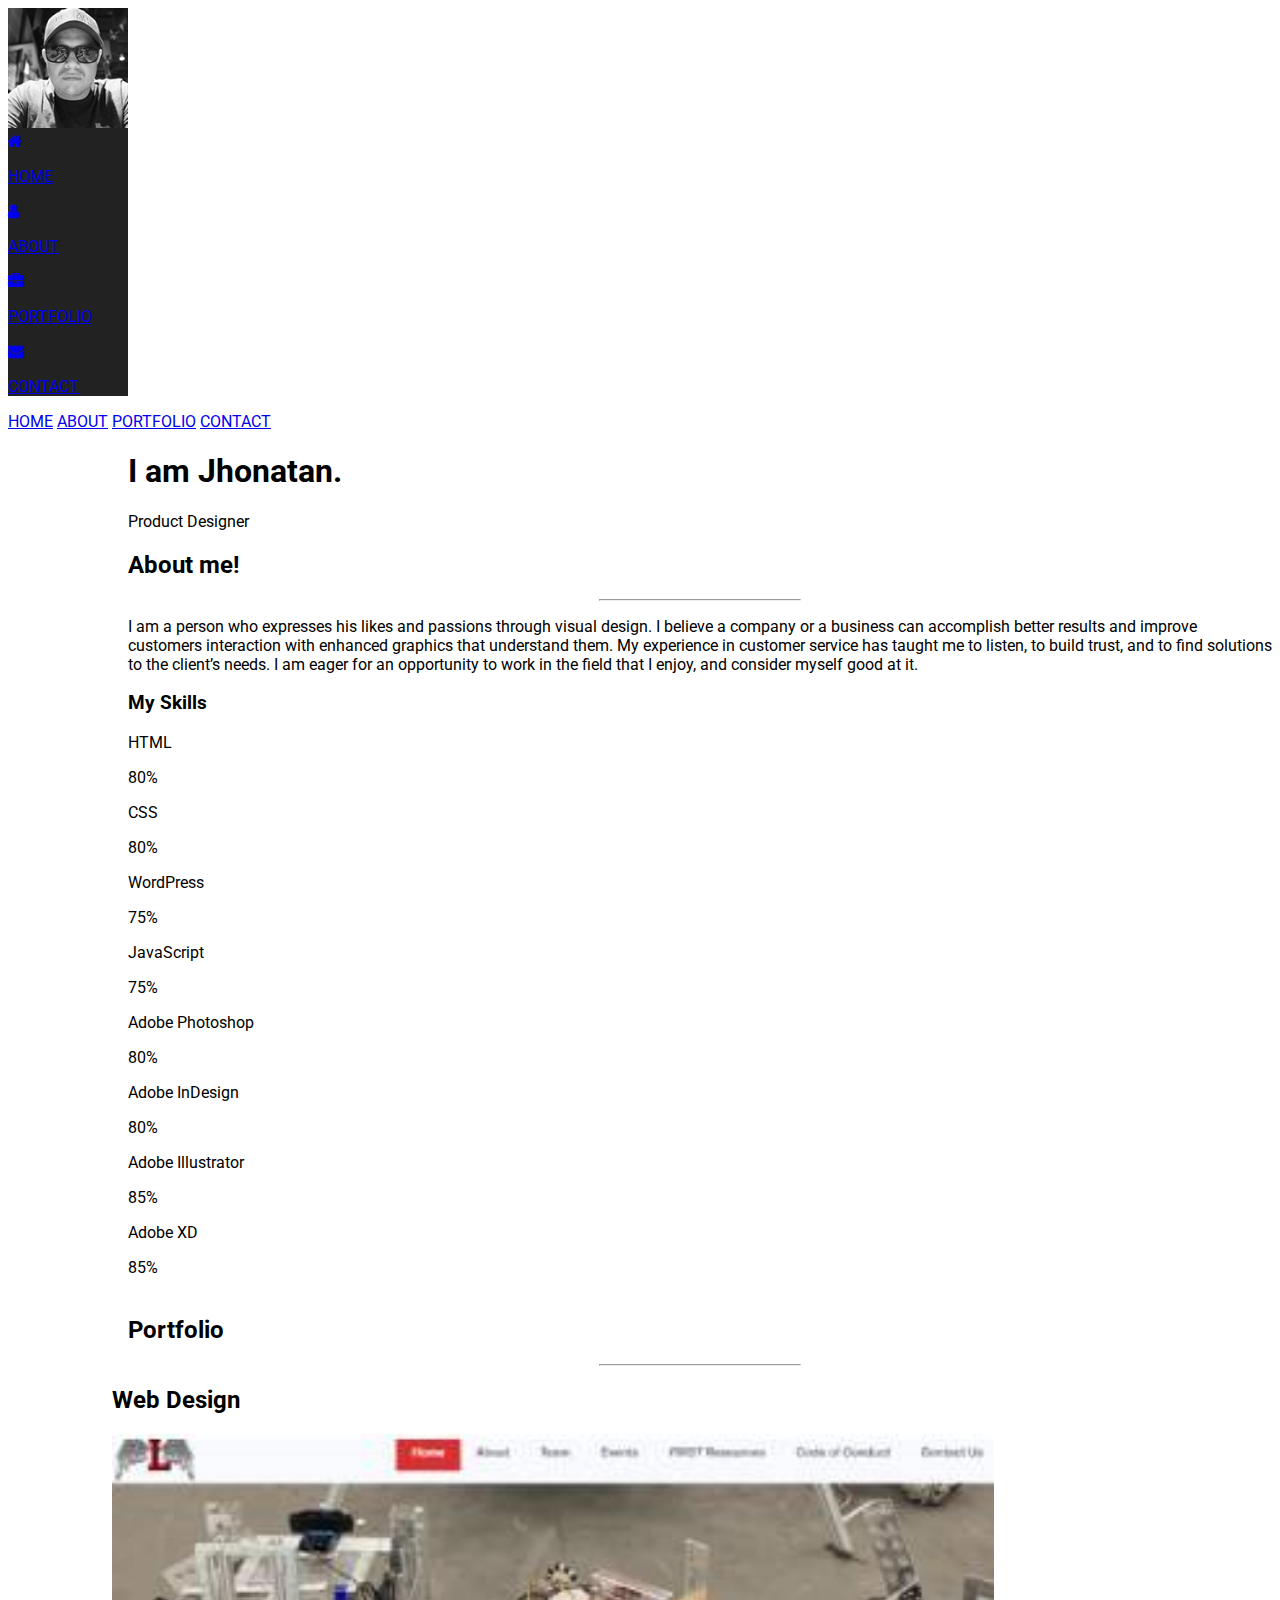
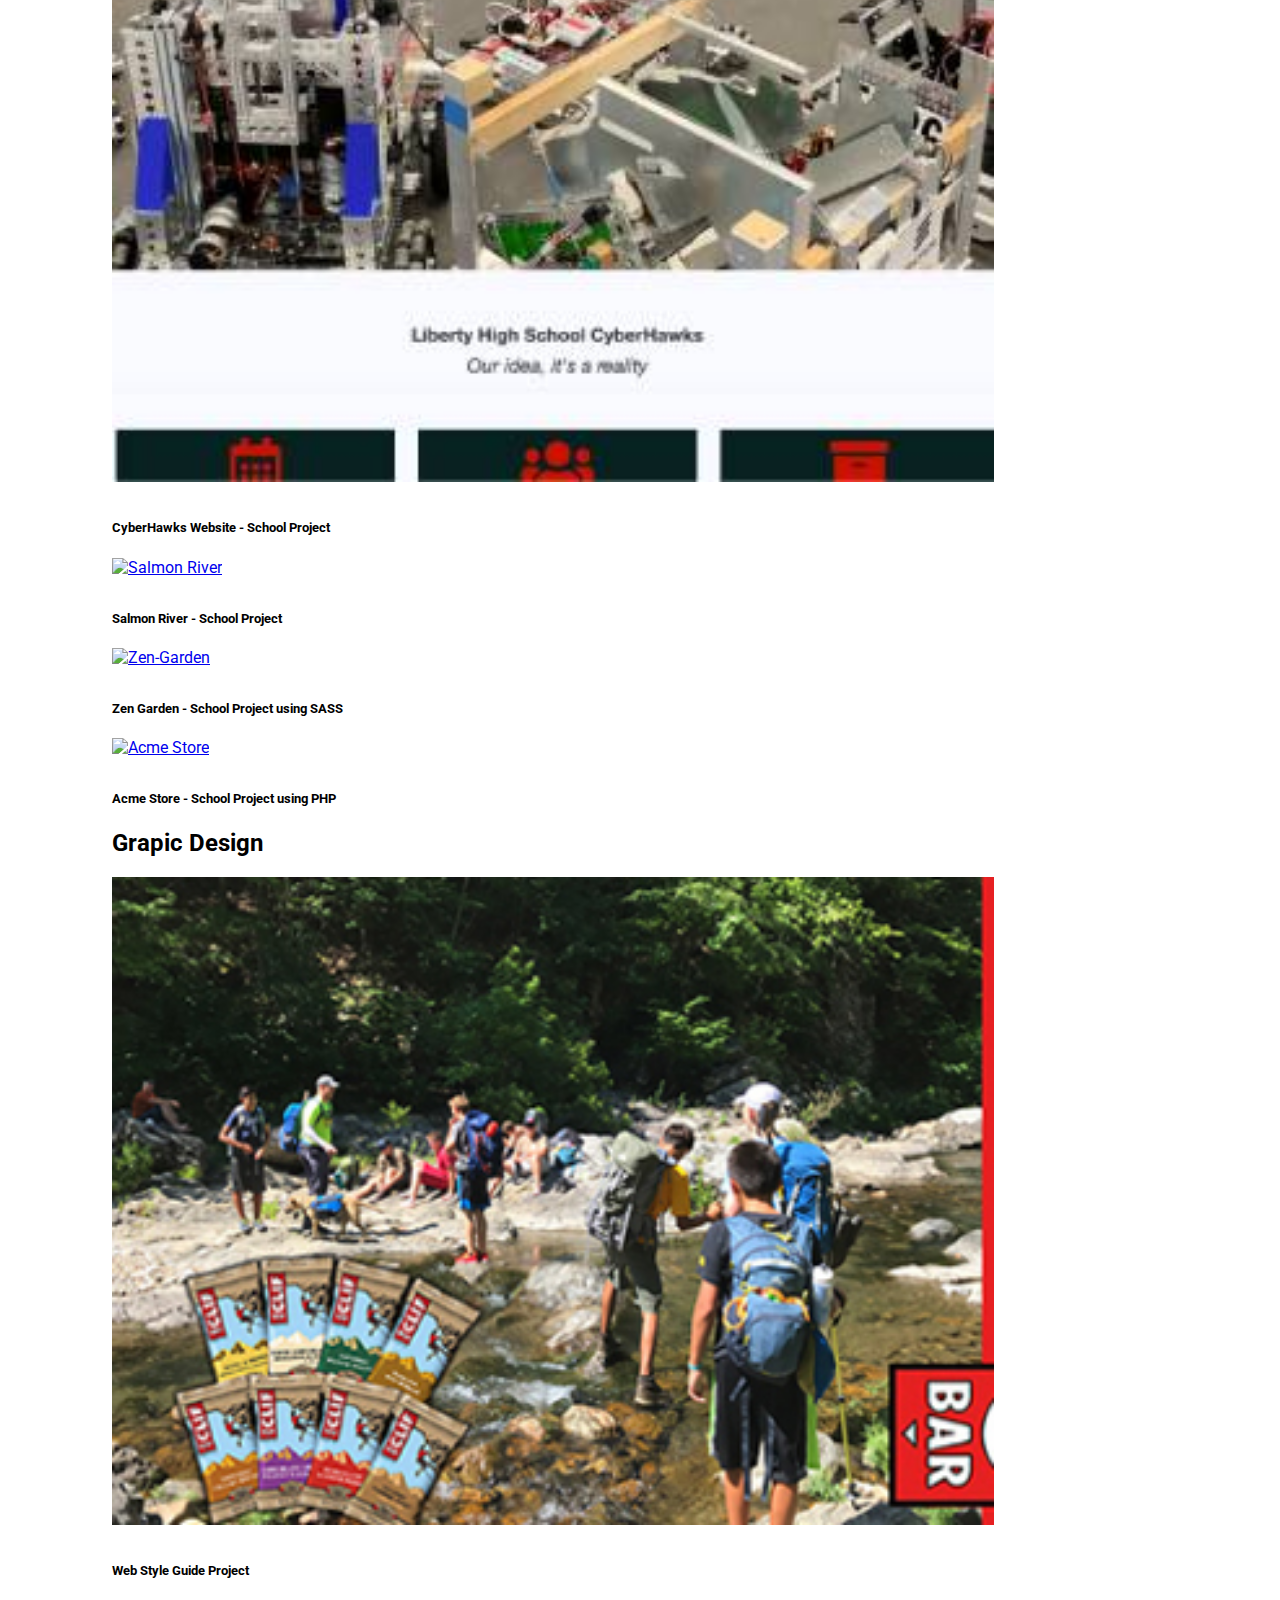
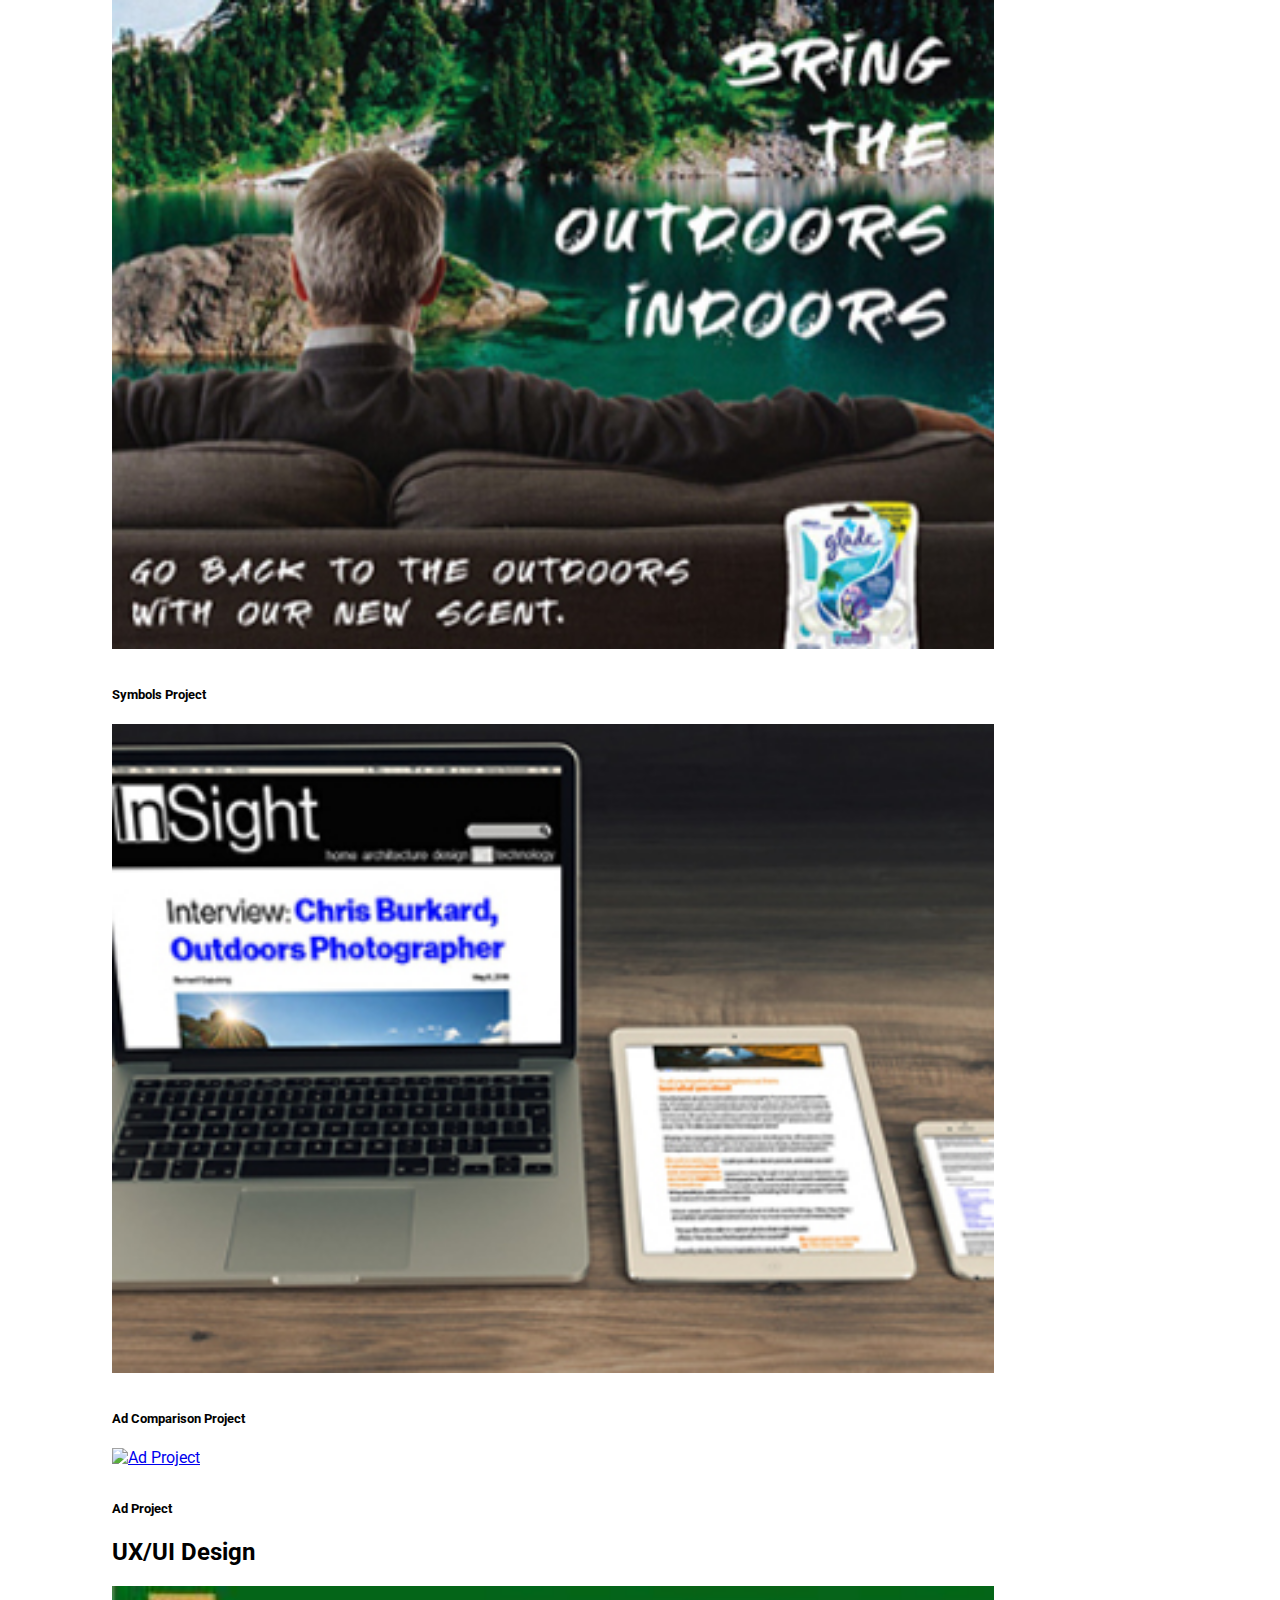
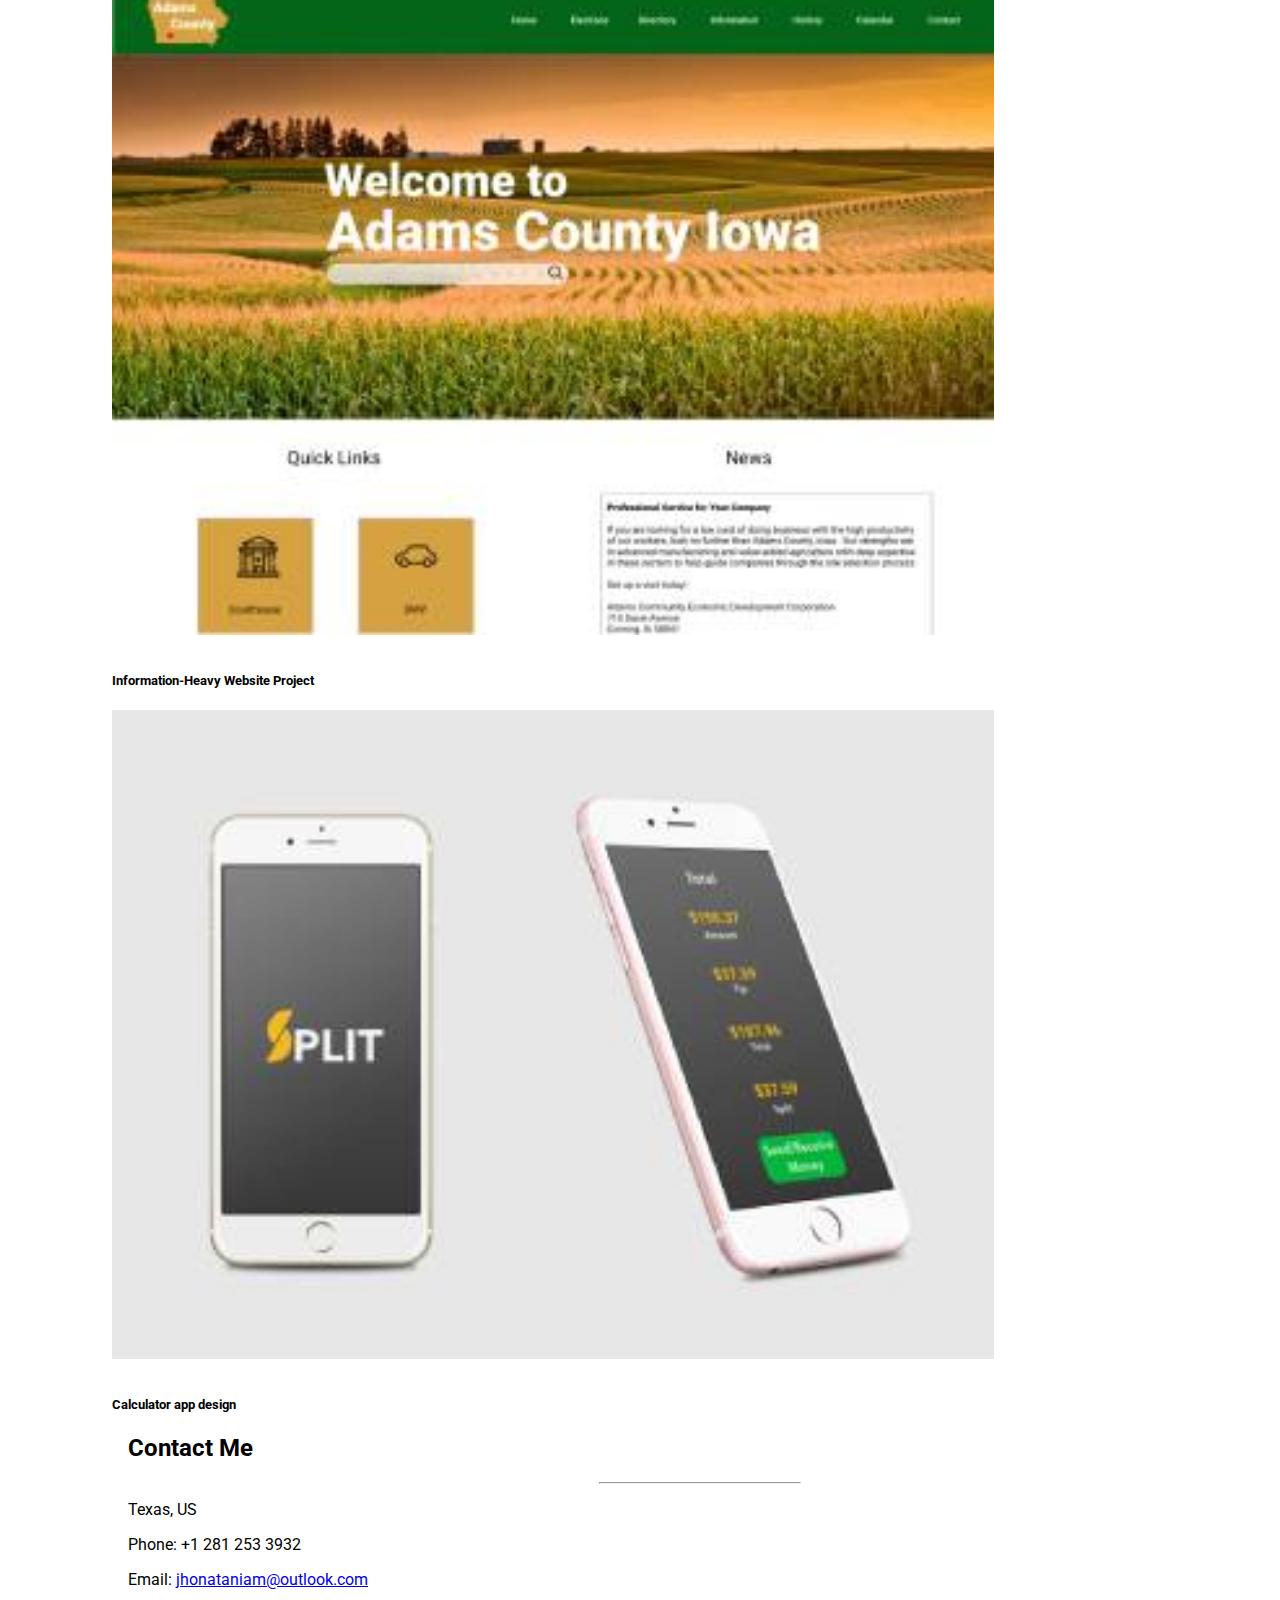
==== commit a24ec755: "Update index.html" ====
--- a/index.html
+++ b/index.html
@@ -58,7 +58,7 @@
         <!-- Header/Home -->
         <header class="container padding-32 center black" id="home">
             <h1 class="jumbo"><span class="hide-small">I am</span> Jhonatan.</h1>
-            <p class="xxlarge">UX/UI Designer</p>
+            <p class="xxlarge">Product Designer</p>
             <!--    <img src="me.jpg" alt="I am Jhonatan" class="image" width="992" height="1108">-->
         </header>
 
@@ -127,16 +127,16 @@
                         <a href="https://github.com/JhonatanIam/CIT-336-Back-End-Development/"> <img src="images/1.jpg" alt="Acme Store" style="width:75%"></a><h5>Acme Store - School Project using PHP</h5>
                     </div>
 
-                    <div class="half"><h2>UX/UI Design</h2>
-                        <a href="https://www.behance.net/gallery/101969017/Adams-County-Information-Heavy-site-ART-337R"> <img src="images/AdamsIowa.jpg" alt="Adams County Website" style="width:75%"></a><h5>Information-Heavy Website Project</h5>
-                        <a href="https://www.behance.net/gallery/81234003/Calculator-app-design"> <img src="images/splitapp.jpg" alt="Calculator app" style="width:75%"></a><h5>Calculator app design</h5>
-                    </div>
-                    
                     <div class="half"><h2>Grapic Design</h2>
                         <a href="https://www.behance.net/gallery/59220579/ART-230-Project-4-Web-Style-Guide"> <img src="images/5.jpg" alt="Style Guide" style="width:75%"></a><h5>Web Style Guide Project</h5>
                         <a href="https://www.behance.net/gallery/76435311/Symbols"> <img src="images/6.jpg" alt="Symbols" style="width:75%"></a><h5>Symbols Project</h5>
                         <a href="https://www.behance.net/gallery/68208435/COMM-130-Slide-Project"> <img src="images/7.jpg" alt="Ad Comparison" style="width:75%"></a><h5>Ad Comparison Project</h5>
                         <a href="https://www.behance.net/gallery/68207951/COMM-130-Creative-ad"> <img src="images/8.jpg" alt="Ad Project" style="width:75%"></a><h5>Ad Project</h5>
+                    </div>
+                    
+                     <div class="half"><h2>UX/UI Design</h2>
+                        <a href="https://www.behance.net/gallery/101969017/Adams-County-Information-Heavy-site-ART-337R"> <img src="images/AdamsIowa.jpg" alt="Adams County Website" style="width:75%"></a><h5>Information-Heavy Website Project</h5>
+                        <a href="https://www.behance.net/gallery/81234003/Calculator-app-design"> <img src="images/splitapp.jpg" alt="Calculator app" style="width:75%"></a><h5>Calculator app design</h5>
                     </div>
                     <!-- End photo grid -->
                 </div>
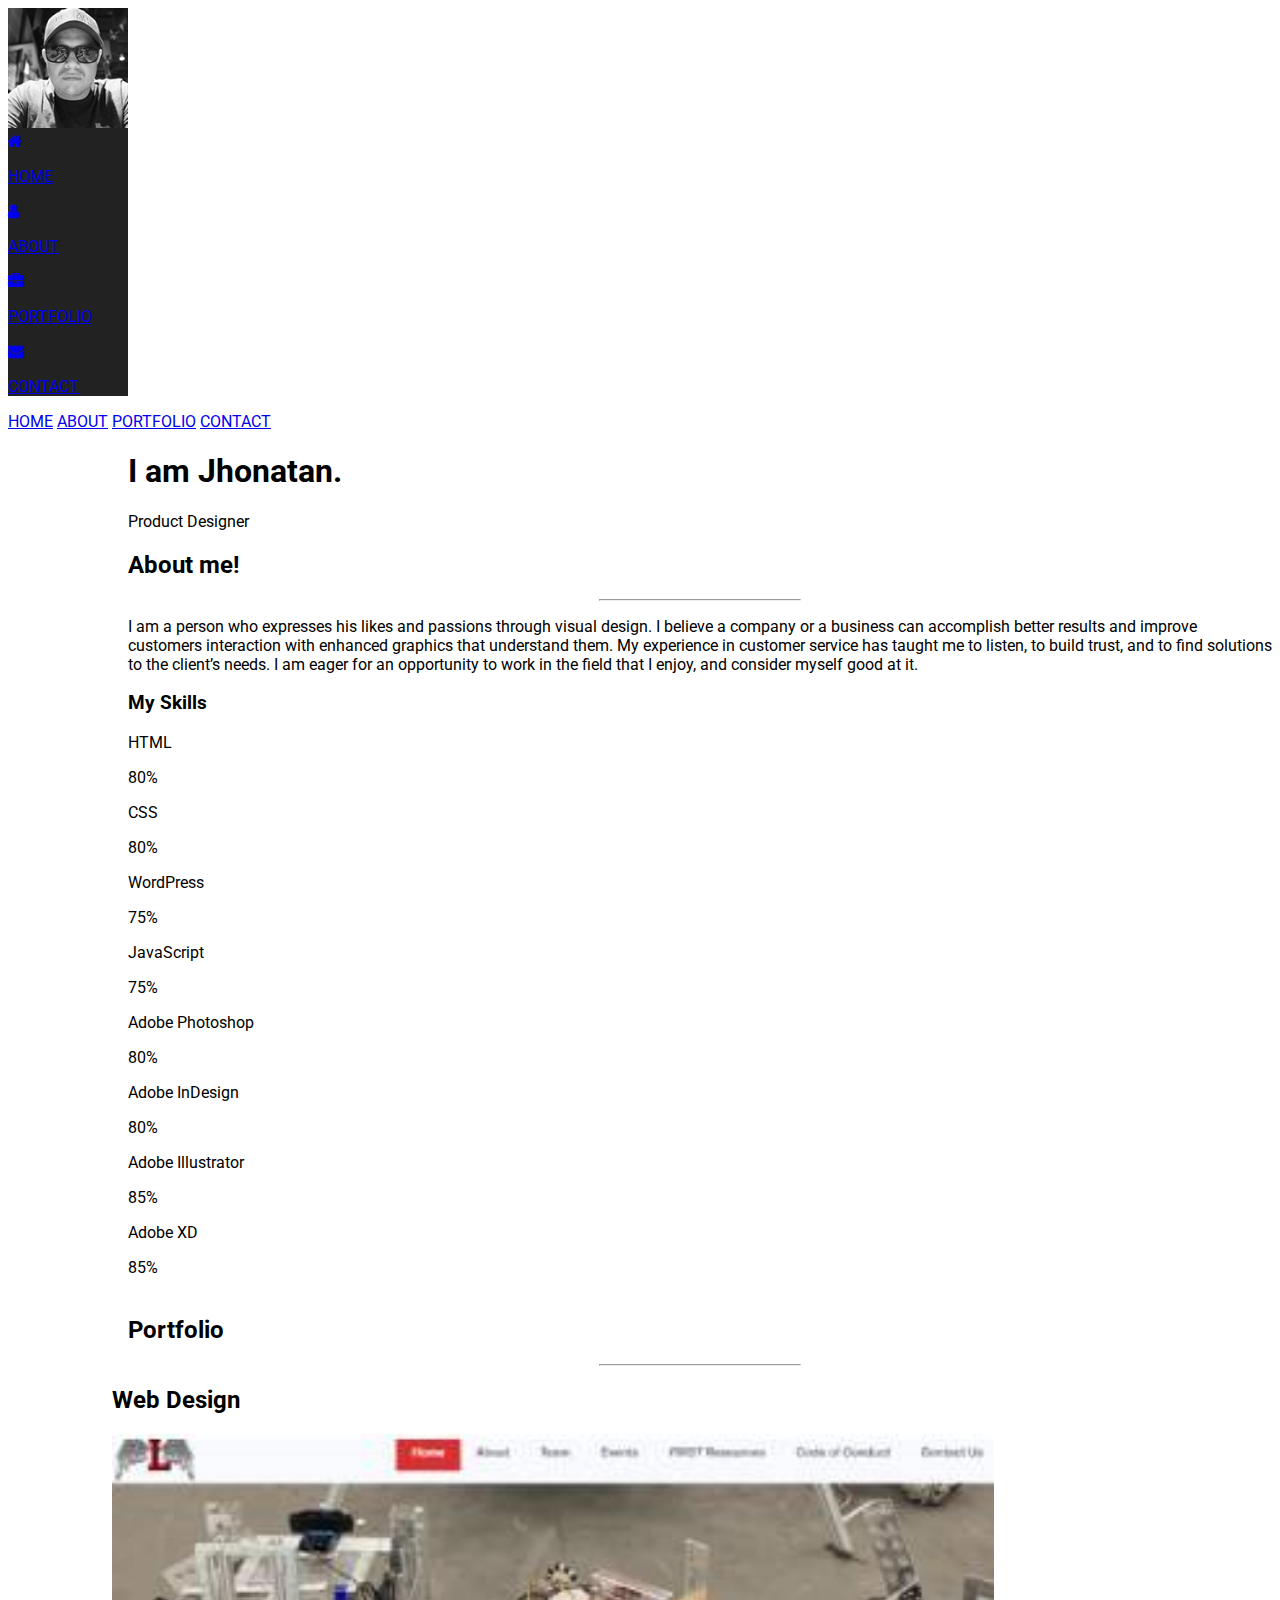
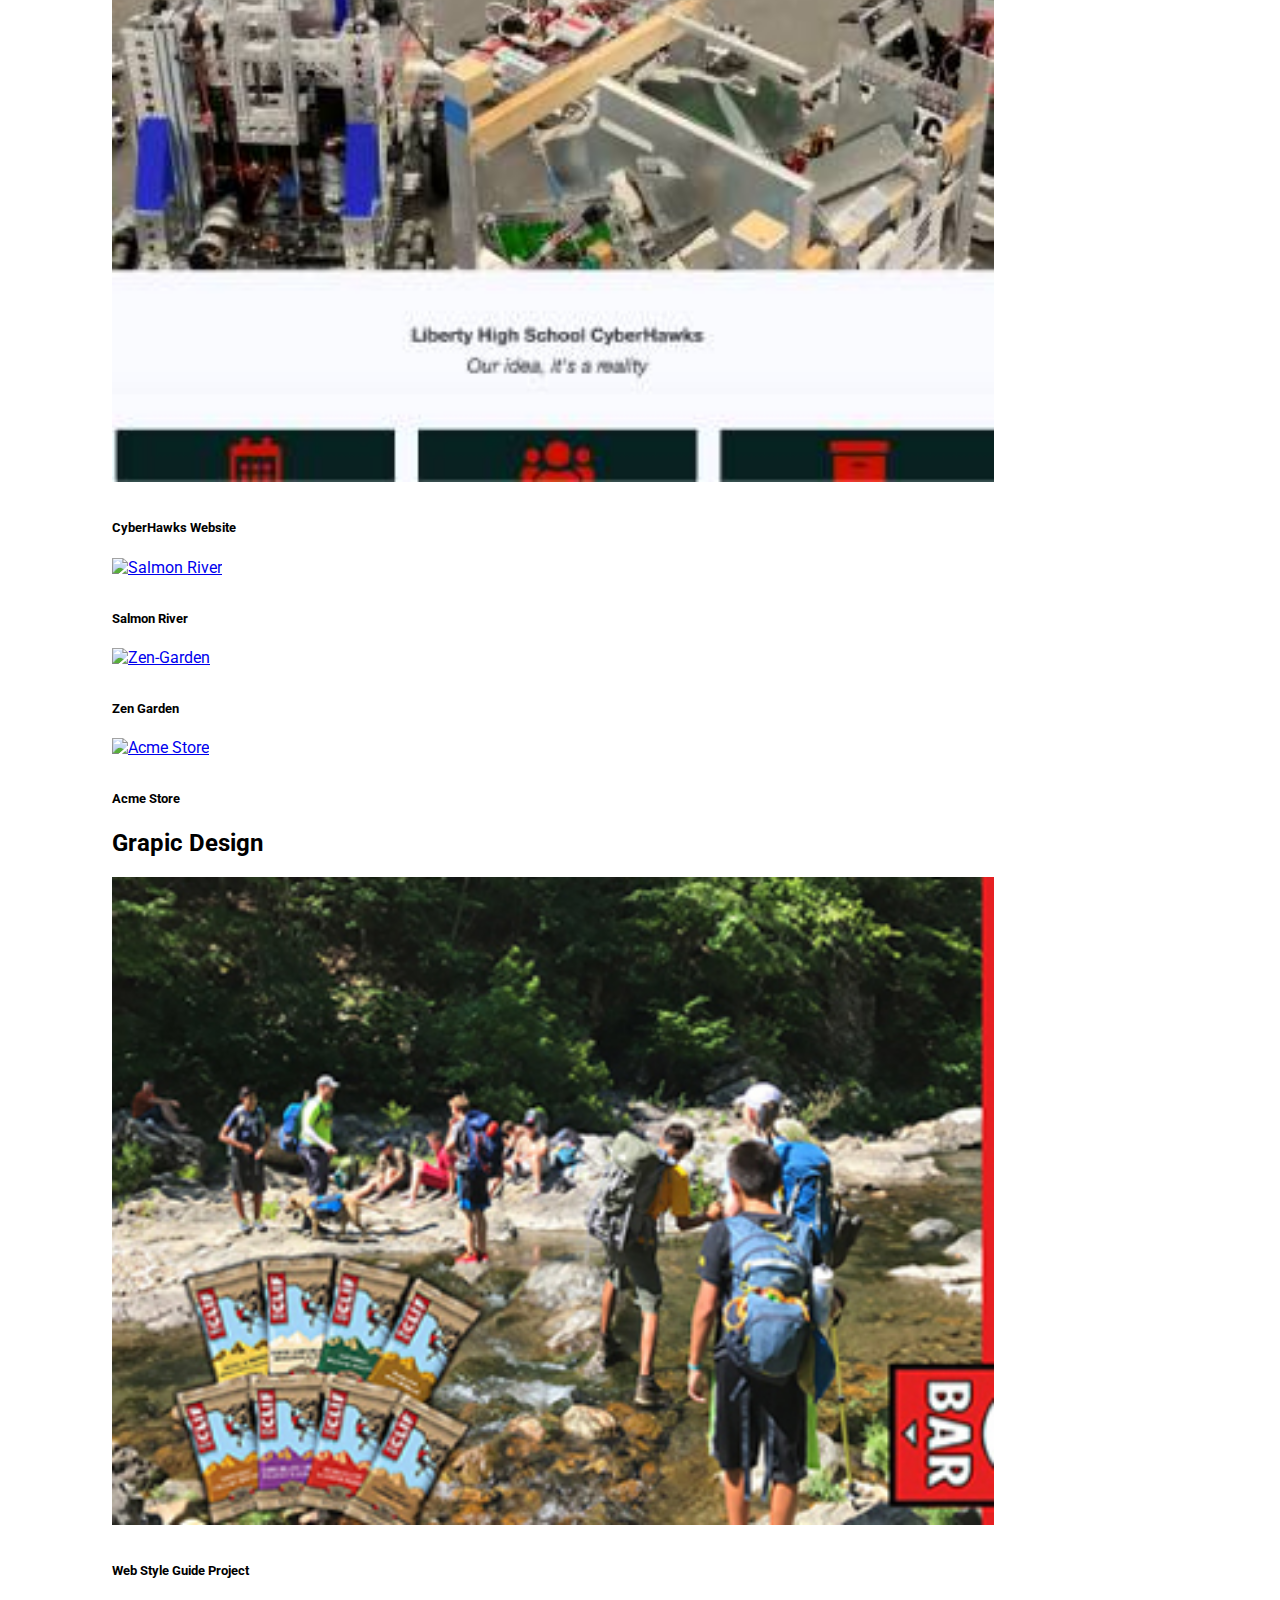
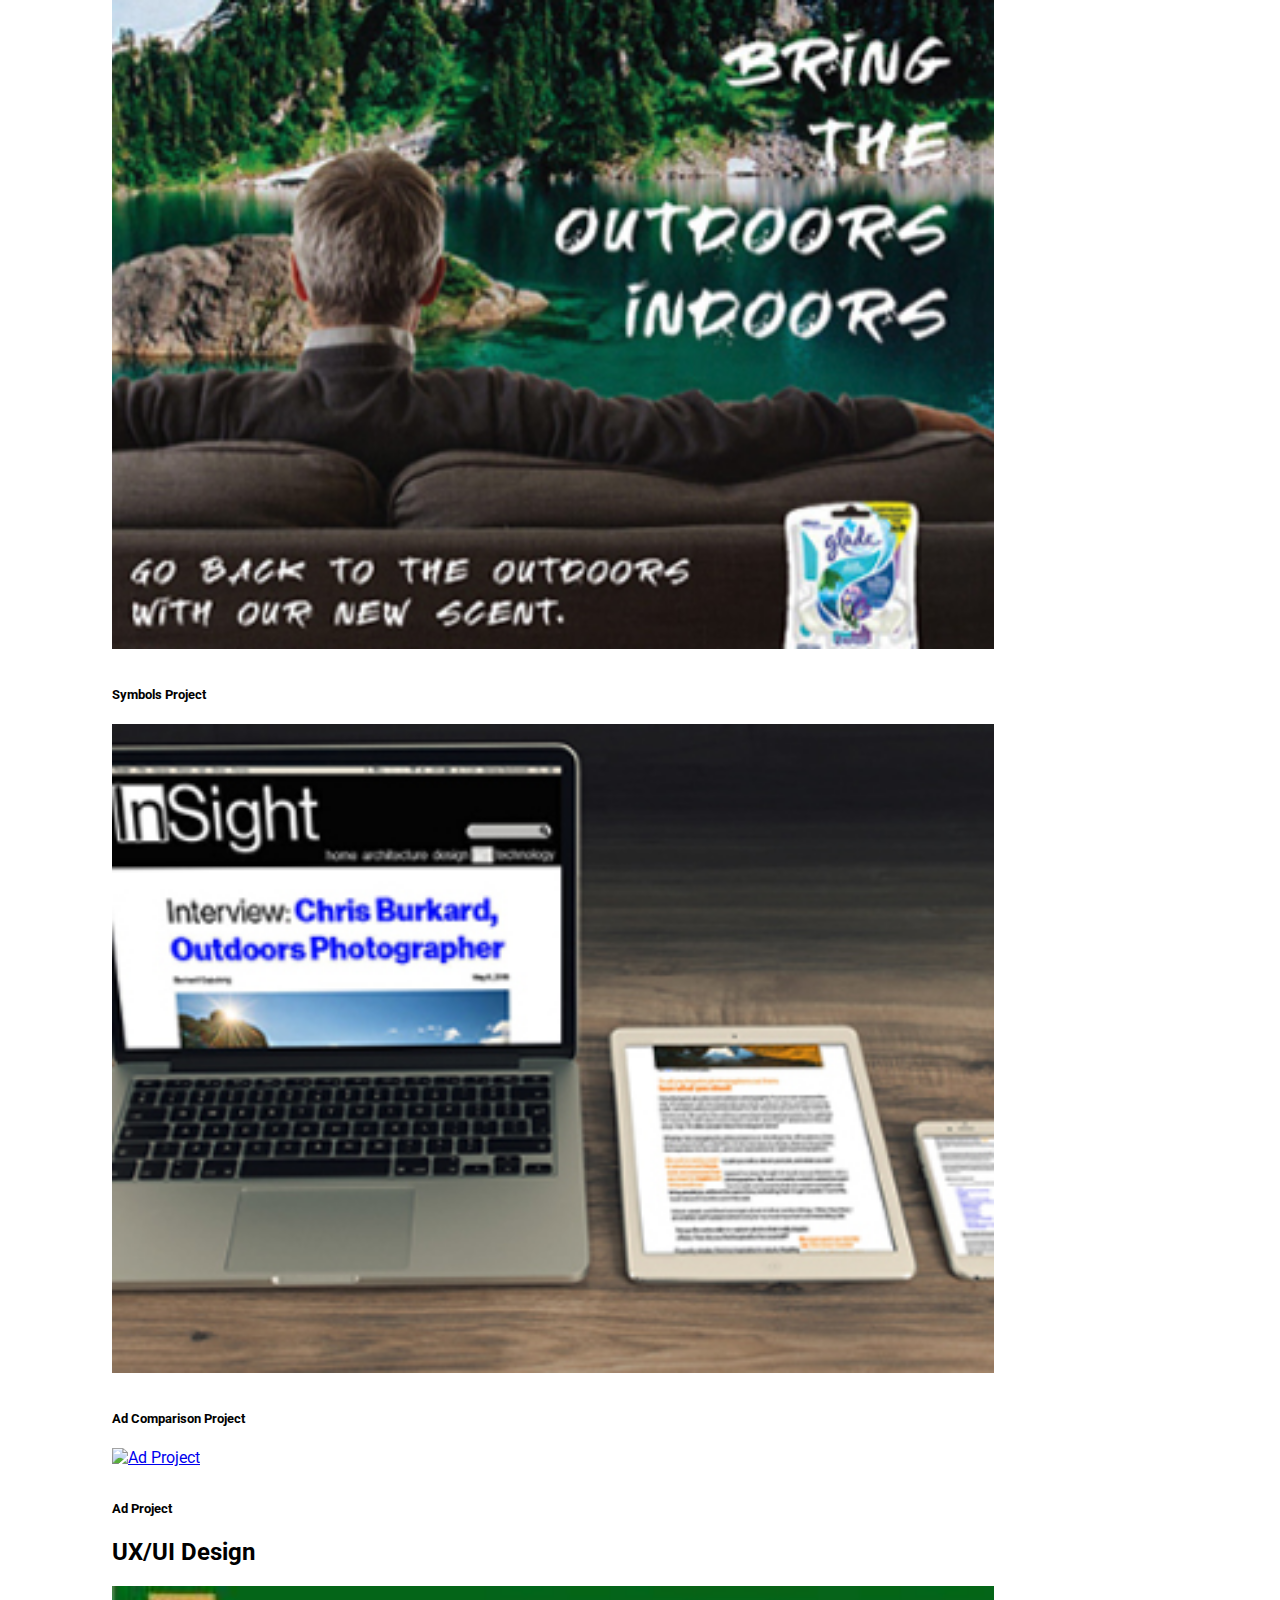
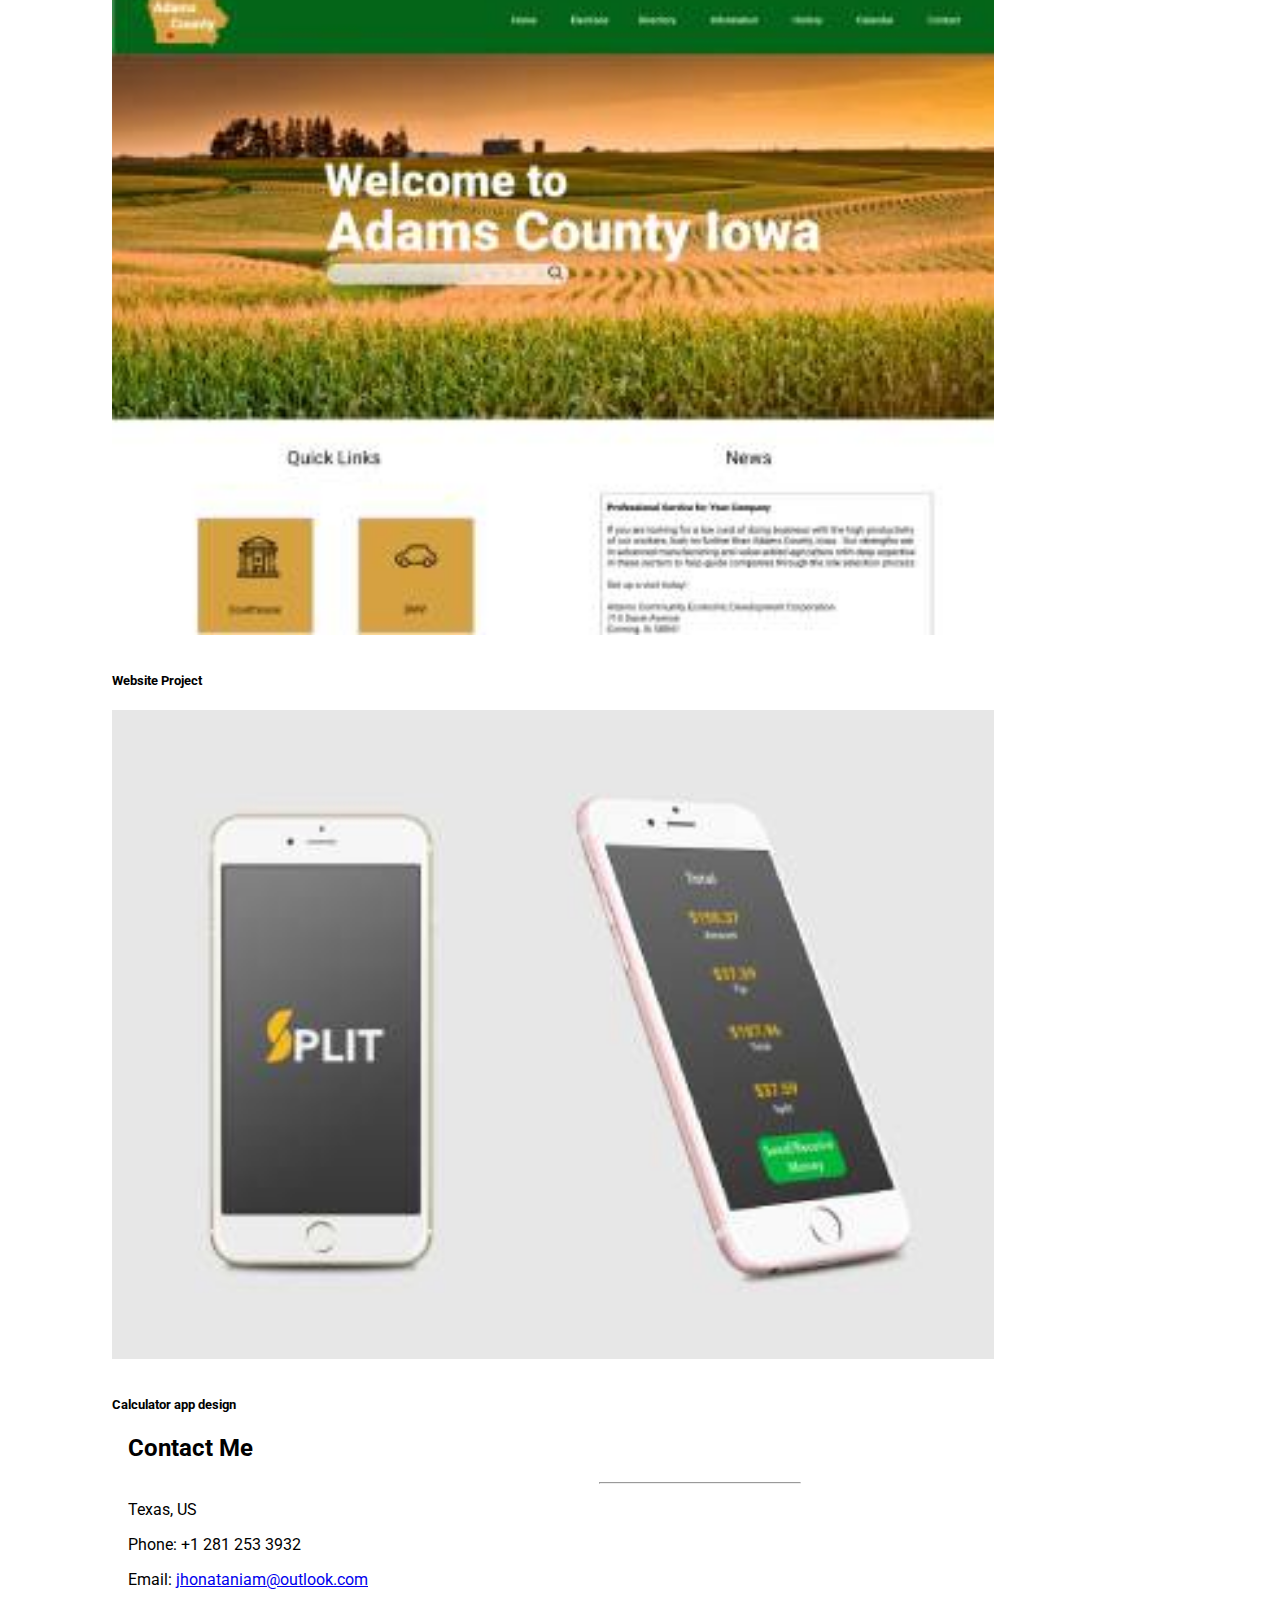
==== commit f01c0999: "Update index.html" ====
--- a/index.html
+++ b/index.html
@@ -120,22 +120,22 @@
 
                 <!-- Grid for photos -->
                 <div class="row-padding" style="margin:0 -16px">
-                    <div class="half"><h2>Web Design</h2>
-                        <a href="https://jhonataniam.github.io/CyberHawks"> <img src="images/CyberHawks.jpg" alt="CyberHawks Website" style="width:75%"></a><h5>CyberHawks Website - School Project</h5>
-                        <a href="https://jhonataniam.github.io/Salmon%20River/"> <img src="images/4.jpg" alt="Salmon River" style="width:75%"></a><h5>Salmon River - School Project</h5>
-                        <a href="https://jhonataniam.github.io/zen-garden/"> <img src="images/zengarden.jpg" alt="Zen-Garden" style="width:75%"></a><h5>Zen Garden - School Project using SASS</h5>
-                        <a href="https://github.com/JhonatanIam/CIT-336-Back-End-Development/"> <img src="images/1.jpg" alt="Acme Store" style="width:75%"></a><h5>Acme Store - School Project using PHP</h5>
+                    <div class="third"><h2>Web Design</h2>
+                        <a href="https://jhonataniam.github.io/CyberHawks"> <img src="images/CyberHawks.jpg" alt="CyberHawks Website" style="width:75%"></a><h5>CyberHawks Website</h5>
+                        <a href="https://jhonataniam.github.io/Salmon%20River/"> <img src="images/4.jpg" alt="Salmon River" style="width:75%"></a><h5>Salmon River</h5>
+                        <a href="https://jhonataniam.github.io/zen-garden/"> <img src="images/zengarden.jpg" alt="Zen-Garden" style="width:75%"></a><h5>Zen Garden</h5>
+                        <a href="https://github.com/JhonatanIam/CIT-336-Back-End-Development/"> <img src="images/1.jpg" alt="Acme Store" style="width:75%"></a><h5>Acme Store</h5>
                     </div>
 
-                    <div class="half"><h2>Grapic Design</h2>
+                    <div class="third"><h2>Grapic Design</h2>
                         <a href="https://www.behance.net/gallery/59220579/ART-230-Project-4-Web-Style-Guide"> <img src="images/5.jpg" alt="Style Guide" style="width:75%"></a><h5>Web Style Guide Project</h5>
                         <a href="https://www.behance.net/gallery/76435311/Symbols"> <img src="images/6.jpg" alt="Symbols" style="width:75%"></a><h5>Symbols Project</h5>
                         <a href="https://www.behance.net/gallery/68208435/COMM-130-Slide-Project"> <img src="images/7.jpg" alt="Ad Comparison" style="width:75%"></a><h5>Ad Comparison Project</h5>
                         <a href="https://www.behance.net/gallery/68207951/COMM-130-Creative-ad"> <img src="images/8.jpg" alt="Ad Project" style="width:75%"></a><h5>Ad Project</h5>
                     </div>
                     
-                     <div class="half"><h2>UX/UI Design</h2>
-                        <a href="https://www.behance.net/gallery/101969017/Adams-County-Information-Heavy-site-ART-337R"> <img src="images/AdamsIowa.jpg" alt="Adams County Website" style="width:75%"></a><h5>Information-Heavy Website Project</h5>
+                     <div class="third"><h2>UX/UI Design</h2>
+                        <a href="https://www.behance.net/gallery/101969017/Adams-County-Information-Heavy-site-ART-337R"> <img src="images/AdamsIowa.jpg" alt="Adams County Website" style="width:75%"></a><h5>Website Project</h5>
                         <a href="https://www.behance.net/gallery/81234003/Calculator-app-design"> <img src="images/splitapp.jpg" alt="Calculator app" style="width:75%"></a><h5>Calculator app design</h5>
                     </div>
                     <!-- End photo grid -->
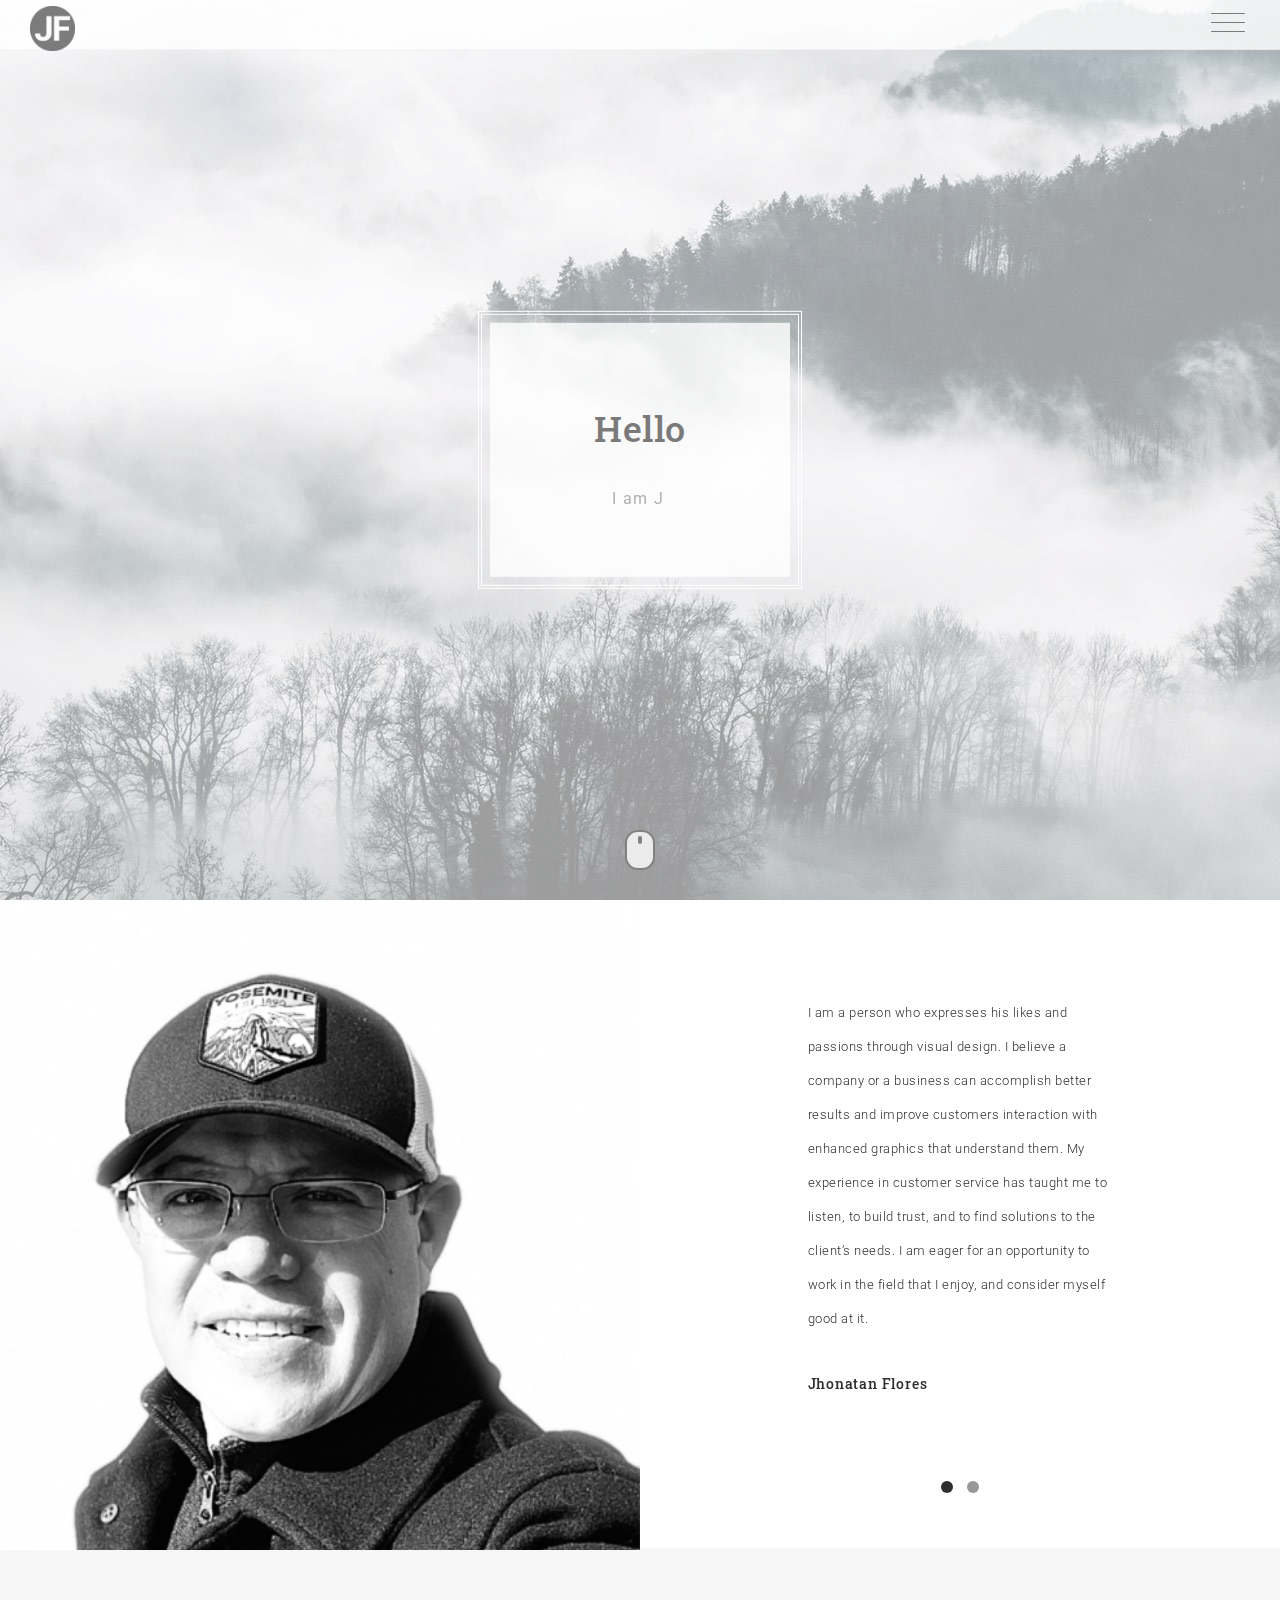
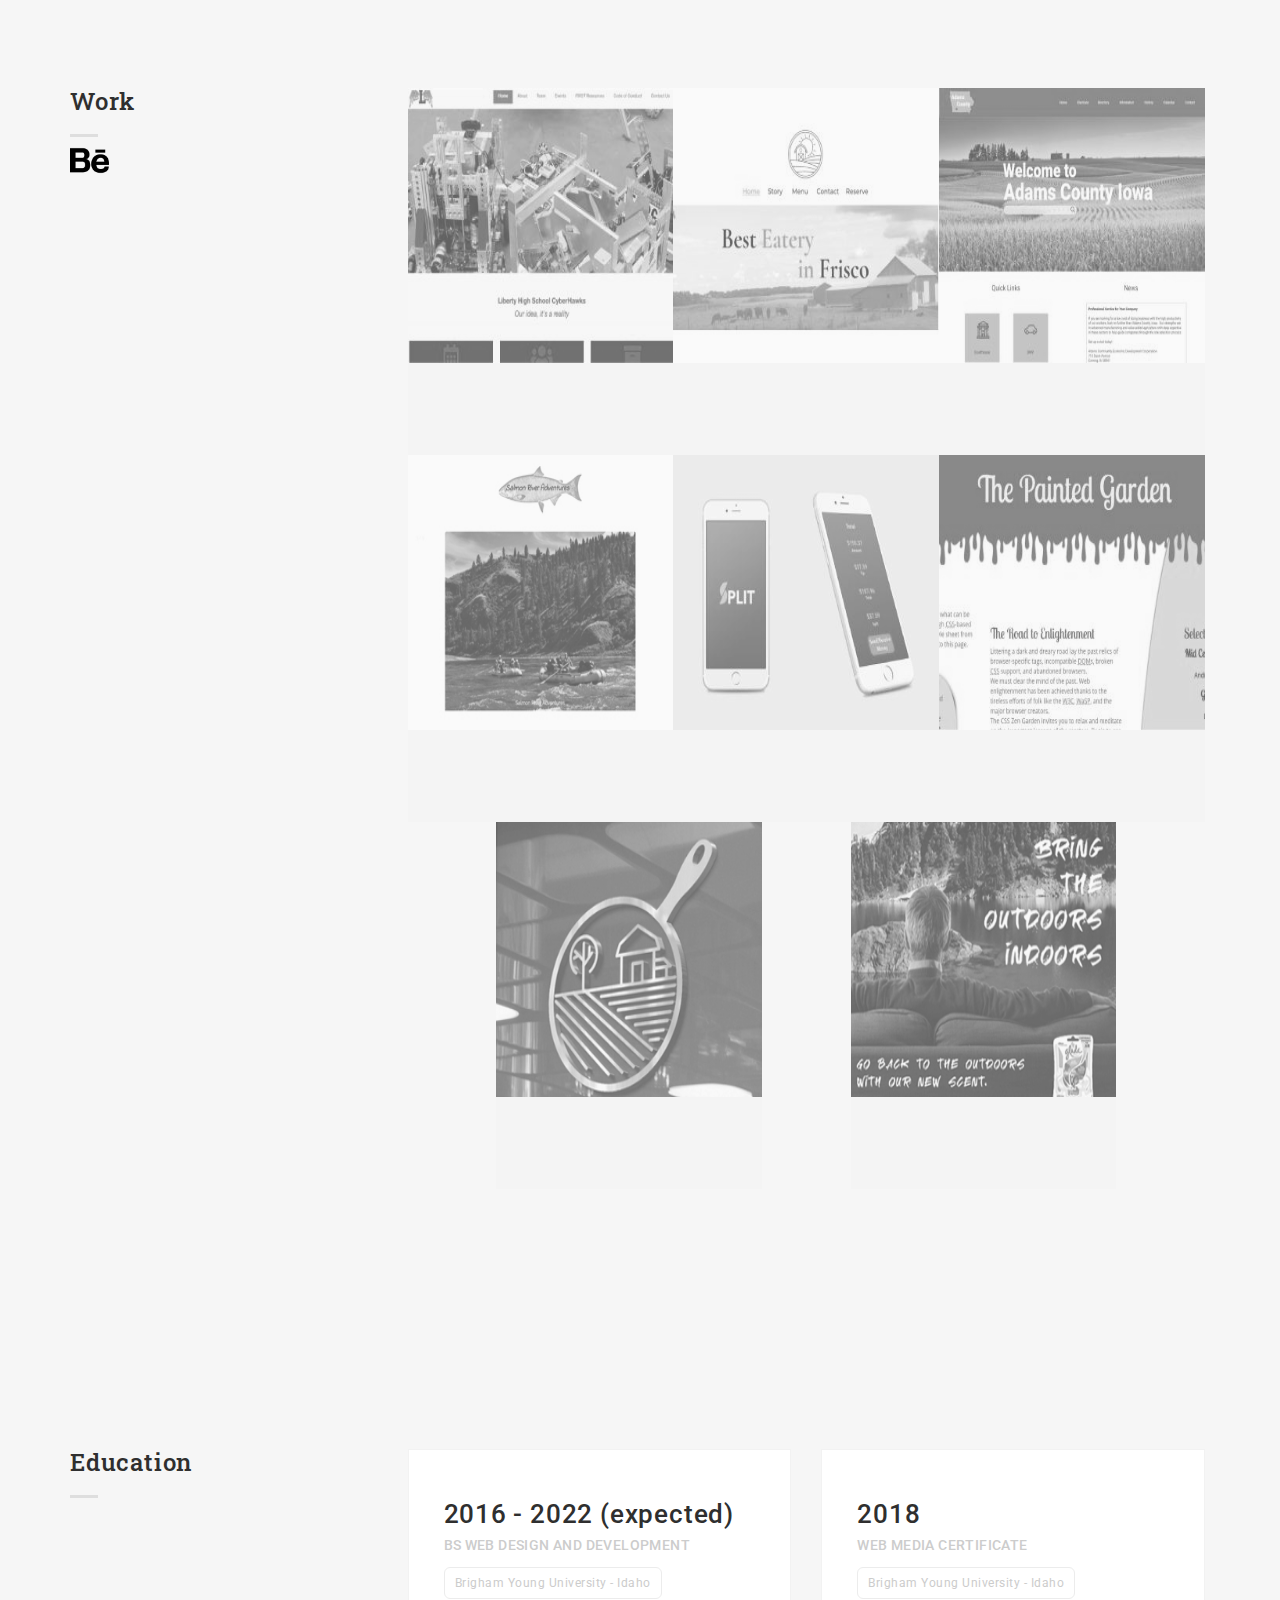
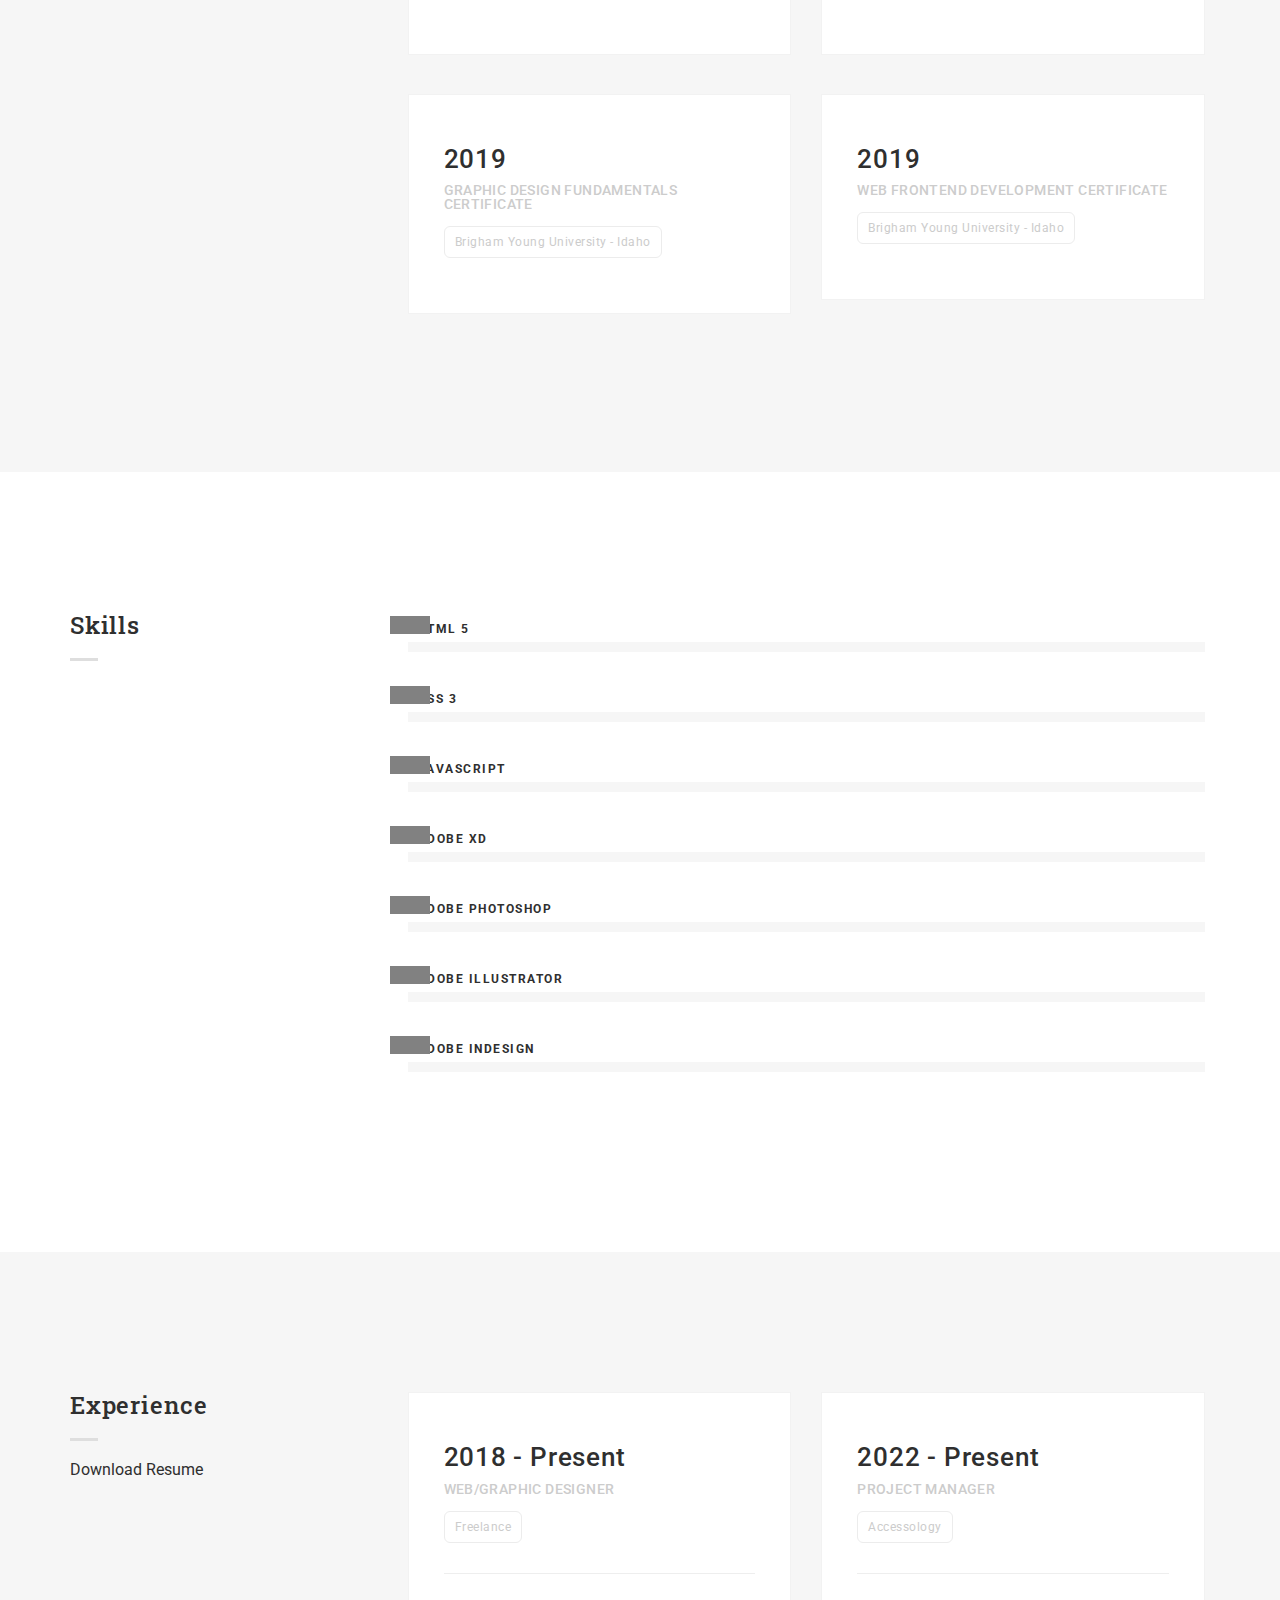
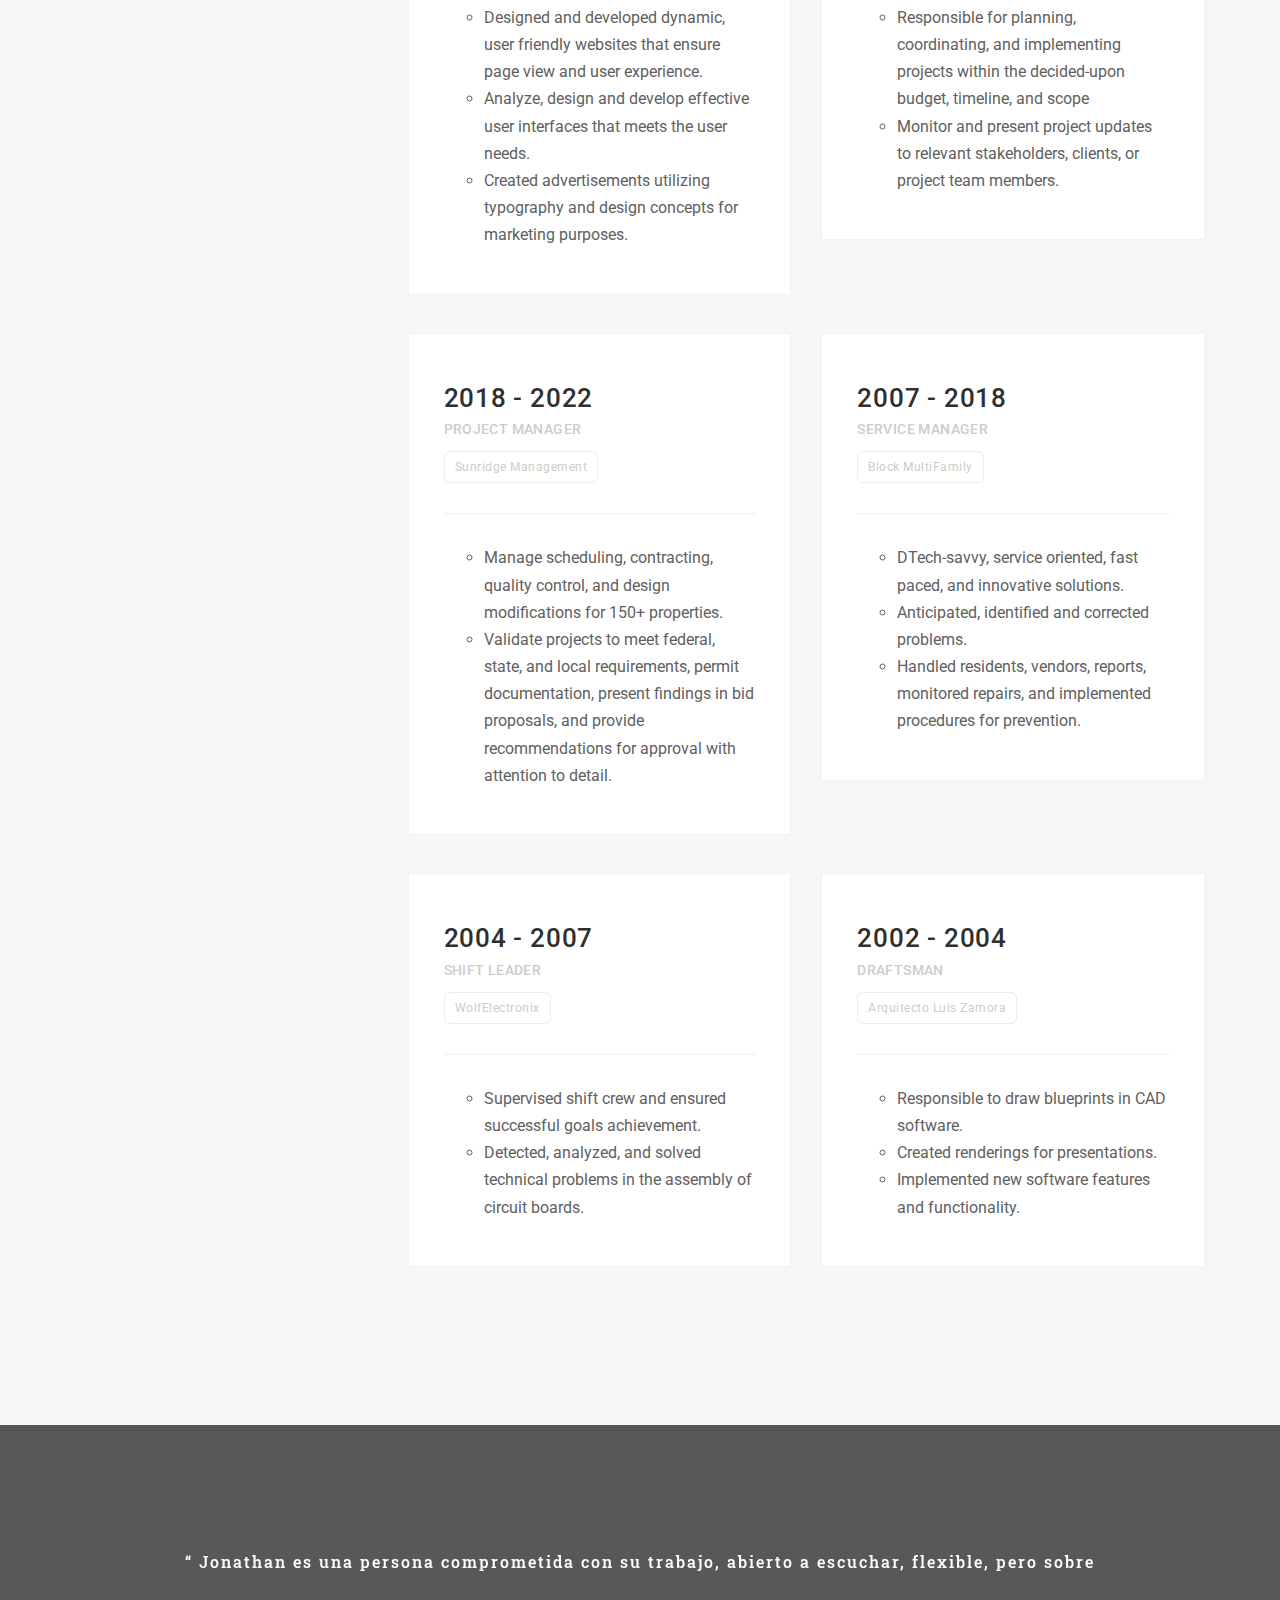
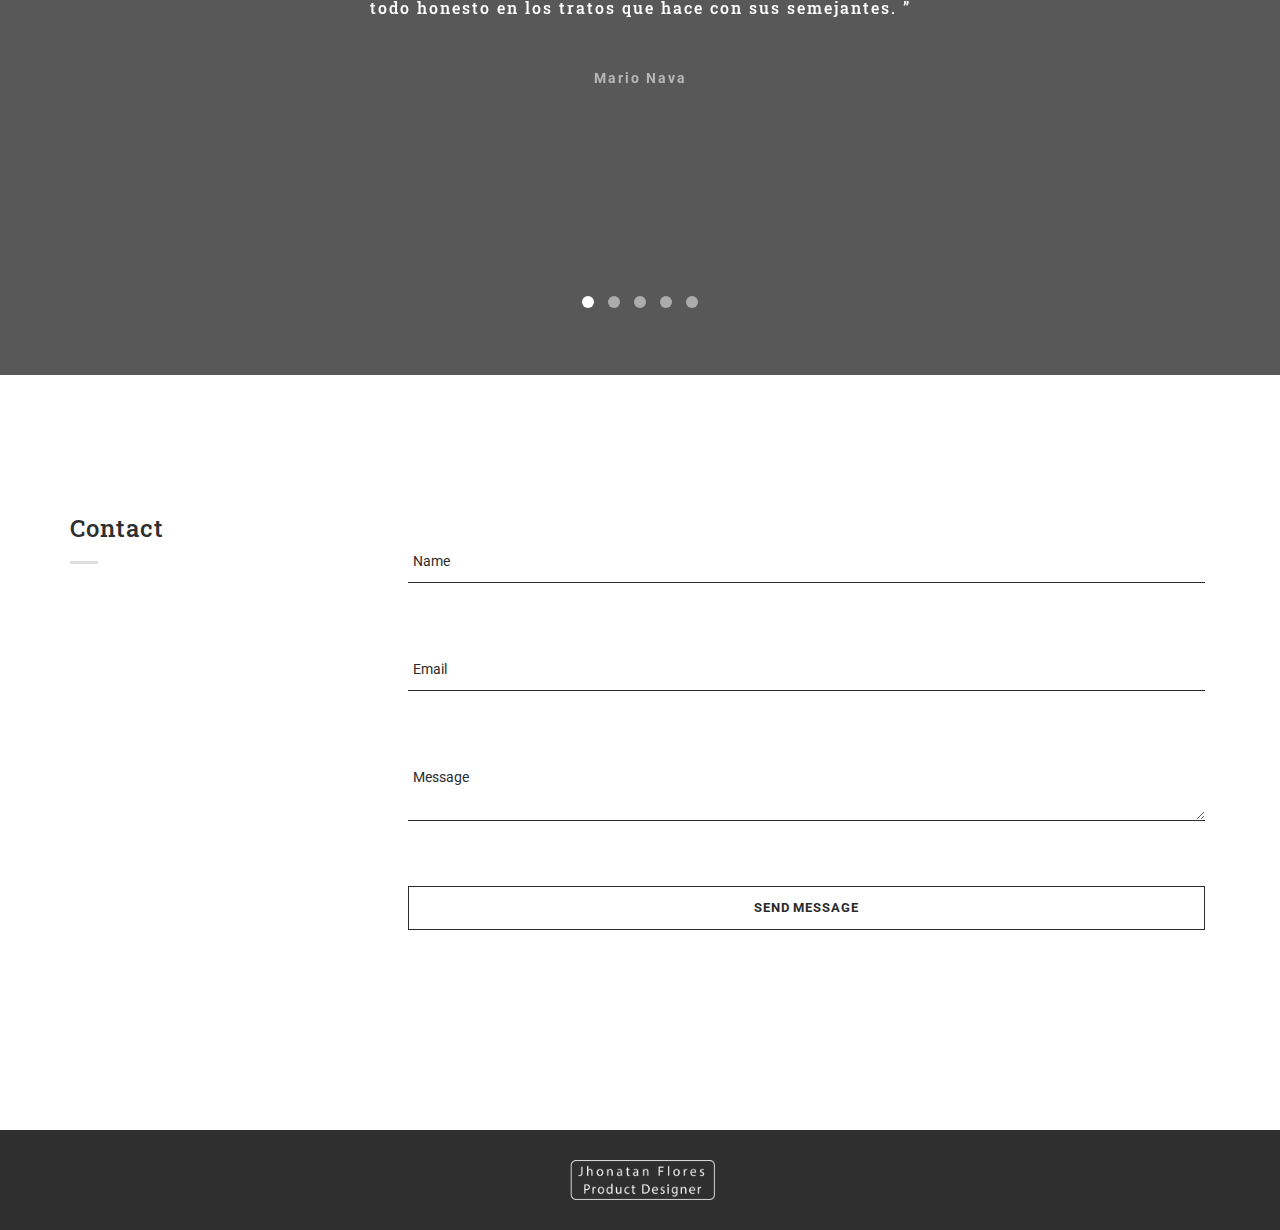
==== commit 961fcd3a: "Add files via upload" ====
--- a/index.html
+++ b/index.html
@@ -1,170 +1,763 @@
 <!DOCTYPE html>
-<html>
-<title>I am Jhonatan</title>
-<meta charset="UTF-8">
-<meta name="viewport" content="width=device-width, initial-scale=1">
-<link rel="stylesheet" href="css/main.css">
-<link href="https://fonts.googleapis.com/css?family=Roboto&display=swap" rel="stylesheet">
-<link rel="stylesheet" href="https://cdnjs.cloudflare.com/ajax/libs/font-awesome/4.7.0/css/font-awesome.min.css">
-<style>
-    body,
-    h1,h2,h3,h4,h5,h6 {font-family: 'Roboto', sans-serif;: "Roboto", sans-serif}
-    .row-padding img {margin-bottom: 12px}
-    /* Set the width of the sidebar to 120px */
-    .sidebar {width: 120px;background: #222;}
-    /* Add a left margin to the "page content" that matches the width of the sidebar (120px) */
-    #main {margin-left: 120px}
-    /* Remove margins from "page content" on small screens */
-    @media only screen and (max-width: 600px) {#main {margin-left: 0}
-    }
-</style>
-
-<body class="black">
-
-    <!-- Icon Bar (Sidebar - hidden on small screens) -->
-    <nav class="sidebar bar-block small hide-small center">
-        <!-- Avatar image in top left corner -->
-        <img src="images/me.jpg" style="width:100%">
-        <a href="#" class="bar-item button padding-large black">
-            <i class="fa fa-home xxlarge"></i>
-            <p>HOME</p>
-        </a>
-        <a href="#about" class="bar-item button padding-large hover-black">
-            <i class="fa fa-user xxlarge"></i>
-            <p>ABOUT</p>
-        </a>
-        <a href="#portfolio" class="bar-item button padding-large hover-black">
-            <i class="fa fa-briefcase xxlarge"></i>
-            <p>PORTFOLIO</p>
-        </a>
-        <a href="#contact" class="bar-item button padding-large hover-black">
-            <i class="fa fa-envelope xxlarge"></i>
-            <p>CONTACT</p>
-        </a>
-    </nav>
-
-    <!-- Navbar on small screens (Hidden on medium and large screens) -->
-    <div class="top hide-large hide-medium" id="myNavbar">
-        <div class="bar black opacity hover-opacity-off center small">
-            <a href="#" class="bar-item button" style="width:25% !important">HOME</a>
-            <a href="#about" class="bar-item button" style="width:25% !important">ABOUT</a>
-            <a href="#portfolio" class="bar-item button" style="width:25% !important">PORTFOLIO</a>
-            <a href="#contact" class="bar-item button" style="width:25% !important">CONTACT</a>
+<html lang="en">
+
+<head>
+    <meta charset="utf-8">
+    <title>Hi! I am Jhonatan</title>
+    <meta content="IE=edge" http-equiv="X-UA-Compatible">
+    <meta content="width=device-width, initial-scale=1" name="viewport">
+    <meta content="Jhonatan Flores - Product Designer" name="description">
+    <!--Fav-->
+    <link href="images/favicon.ico" rel="shortcut icon">
+
+    <!--styles-->
+    <link href="css/bootstrap.min.css" rel="stylesheet">
+    <link href="css/owl.carousel.css" rel="stylesheet">
+    <link href="css/owl.theme.css" rel="stylesheet">
+    <link href="css/magnific-popup.css" rel="stylesheet">
+    <link href="css/style.css" rel="stylesheet">
+    <link href="css/responsive.css" rel="stylesheet">
+
+    <!--fonts google-->
+    <link href='https://fonts.googleapis.com/css?family=Roboto+Slab:400,700' rel='stylesheet' type='text/css'>
+    <link href='https://fonts.googleapis.com/css?family=Roboto:400,300,500,700' rel='stylesheet' type='text/css'>
+
+    <!--[if lt IE 9]>
+       <script type="text/javascript" src="js/html5shiv.min.js"></script>
+    <![endif]-->
+</head>
+
+<body>
+    <!--PRELOADER-->
+    <div id="preloader">
+        <div id="status">
+            <img alt="logo" src="images/logo-big1.png">
         </div>
     </div>
-
-    <!-- Page Content -->
-    <div class="padding-large" id="main">
-        <!-- Header/Home -->
-        <header class="container padding-32 center black" id="home">
-            <h1 class="jumbo"><span class="hide-small">I am</span> Jhonatan.</h1>
-            <p class="xxlarge">Product Designer</p>
-            <!--    <img src="me.jpg" alt="I am Jhonatan" class="image" width="992" height="1108">-->
-        </header>
-
-        <!-- About Section -->
-        <div class="content justify text-grey padding-64" id="about">
-            <h2 class="text-light-grey">About me!</h2>
-            <hr style="width:200px" class="opacity">
-            <p class="large">I am a person who expresses his likes and
-                passions through visual design. I believe a
-                company or a business can accomplish better
-                results and improve customers interaction
-                with enhanced graphics that understand them.
-                My experience in customer service has taught
-                me to listen, to build trust, and to find solutions
-                to the client’s needs.
-                I am eager for an opportunity to work in the
-                field that I enjoy, and consider myself good at it.
-            </p>
-            <h3 class="padding-16">My Skills</h3>
-            <p class="wide">HTML</p>
-            <div class="light-grey">
-                <div class="container center padding-small dark-grey" style="width:80%">80%</div>
+    <!--/.PRELOADER END-->
+
+    <!--HEADER -->
+    <div class="header">
+        <div class="for-sticky">
+            <!--LOGO-->
+            <div class="col-md-2 col-xs-6 logo">
+                <a href="index.html"><img alt="logo" class="logo-nav" src="images/logo.png"></a>
             </div>
-            <p class="wide">CSS</p>
-            <div class="light-grey">
-                <div class="container center padding-small dark-grey" style="width:80%">80%</div>
+            <!--/.LOGO END-->
+        </div>
+        <div class="menu-wrap">
+            <nav class="menu">
+                <div class="menu-list">
+                    <a data-scroll="" href="#home" class="active">
+                        <span>Home</span>
+                    </a>
+                    <a data-scroll="" href="#about">
+                        <span>About</span>
+                    </a>
+                    <a data-scroll="" href="#work">
+                        <span>Work</span>
+                    </a>
+                    <a data-scroll="" href="#education">
+                        <span>Education</span>
+                    </a>
+                    <a data-scroll="" href="#skill">
+                        <span>Skills</span>
+                    </a>
+                    <a data-scroll="" href="#employment">
+                        <span>Experience</span>
+                    </a>
+                    <a data-scroll="" href="#testimonial">
+                        <span>Recommendations</span>
+                    </a>
+                    <a data-scroll="" href="#contact">
+                        <span>Contact</span>
+                    </a>
+                </div>
+            </nav>
+            <button class="close-button" id="close-button">Close Menu</button>
+        </div>
+        <button class="menu-button" id="open-button">
+            <span></span>
+            <span></span>
+            <span></span>
+        </button>
+        <!--/.for-sticky-->
+    </div>
+    <!--/.HEADER END-->
+
+    <!--CONTENT WRAP-->
+    <div class="content-wrap">
+        <!--CONTENT-->
+        <div class="content">
+            
+            <!--HOME-->
+            <section id="home">
+                <div class="container">
+                    <div class="row">
+                        <div class="wrap-hero-content">
+                            <div class="hero-content">
+                                <h1>Hello</h1>
+                                <br>
+                                <span class="typed"></span>
+                            </div>
+                        </div>
+                        <div class="mouse-icon margin-20">
+                            <div class="scroll"></div>
+                        </div>
+                    </div>
+                </div>
+            </section>
+            <!--/.HOME END-->
+
+            <!--ABOUT-->
+            <section id="about">
+                <div class="col-md-6 col-xs-12 no-pad">
+                    <div class="bg-about"></div>
+                </div>
+                <div class="col-md-6 col-sm-12 col-xs-12 white-col">
+                    <div class="row">
+                        <!--OWL CAROUSEL2-->
+                        <div class="owl-carousel2">
+                            <div class="col-md-12">
+                                <div class="wrap-about">
+                                    <div class="w-content">
+                                        <p class="head-about">
+                                            I am a person who expresses his likes and passions through visual design. I believe a company or a business can accomplish better results and improve customers interaction with enhanced graphics that understand them. My experience in customer service has taught me to listen, to build trust, and to find solutions to the client’s needs. I am eager for an opportunity to work in the field that I enjoy, and consider myself good at it.
+                                        </p>
+
+                                        <h5 class="name">
+                                            Jhonatan Flores
+                                        </h5>
+                                        <!--                      <img alt="signature" src="images/signature.png">-->
+                                    </div>
+                                </div>
+                            </div>
+
+                            <div class="col-md-12 col-sm-12 col-xs-12 white-col">
+                                <div class="row">
+                                    <div class="col-md-8 col-md-offset-2 col-sm-8 col-sm-offset-2 col-xs-12">
+                                        <div class="wrap-about">
+                                            <table class="w-content">
+                                                <tr>
+                                                    <td class="title">Name </td>
+                                                    <td class="break">:</td>
+                                                    <td> Jhonatan FLores</td>
+                                                </tr>
+                                                <tr>
+                                                    <td class="title">Phone </td>
+                                                    <td class="break">:</td>
+                                                    <td> +1 281-253-3932</td>
+                                                </tr>
+                                                <tr>
+                                                    <td class="title">Email </td>
+                                                    <td class="break">:</td>
+                                                    <td> jhonataniam@outlook.com</td>
+                                                </tr>
+                                                <tr>
+                                                    <td class="title">Address </td>
+                                                    <td class="break">:</td>
+                                                    <td> Frisco, TX</td>
+                                                </tr>
+                                                <tr>
+                                                    <td class="title">Behance</td>
+                                                    <td class="break">:</td>
+                                                    <td><a href="https://www.behance.net/jhonataniam" target="_blank"> jhonataniam</td></a>
+                                                </tr>
+                                            </table>
+                                        </div>
+                                    </div>
+                                </div>
+                            </div>
+                        </div>
+                        <!--/.OWL CAROUSEL2 END-->
+                    </div>
+                </div>
+            </section>
+            <!--/.ABOUT END-->
+
+            <!--WORK-->
+            <section class="grey-bg mar-tm-10" id="work">
+                <div class="container">
+                    <div class="row">
+                        <div class="col-md-3">
+                            <h3 class="title-small">
+                                <span>Work</span><br><br>
+                                <a href="https://www.behance.net/jhonataniam" target="_blank"><img src="images/behance.png" width="15%" alt="Behance Logo"></a>
+                            </h3>
+                        </div>
+
+                        <!--PORTFOLIO IMAGE-->
+                        <div class="col-md-9 content-right">
+                            <ul class="portfolio-image">
+                                <li class="col-md-4">
+                                    <a href="images/CyberHawks.jpg"><img alt="Cyber Hawks" src="images/CyberHawks.jpg">
+                                        <div class="decription-wrap">
+                                            <div class="image-bg">
+                                                <p class="desc">
+                                                    Cyber Hawks <br> HCI Project
+                                                </p>
+                                            </div>
+                                        </div>
+                                    </a>
+                                </li>
+                                <li class="col-md-4">
+                                    <a href="images/granja.jpg"><img alt="Logos" src="images/granja.jpg">
+                                        <div class="decription-wrap">
+                                            <div class="image-bg">
+                                                <p class="desc">
+                                                    La Granja <br> Prototype
+                                                </p>
+                                            </div>
+                                        </div>
+                                    </a>
+                                </li>
+                                <li class="col-md-4">
+                                    <a href="images/AdamsIowa.jpg"><img alt="Adams Iowa" src="images/AdamsIowa.jpg">
+                                        <div class="decription-wrap">
+                                            <div class="image-bg">
+                                                <p class="desc">
+                                                    Adams Iowa <br> Interaction Design
+                                                </p>
+                                            </div>
+                                        </div>
+                                    </a>
+                                </li>
+                                <li class="col-md-4">
+                                    <a href="images/salmonriver.jpg"><img alt="Salmon River" src="images/salmonriver.jpg">
+                                        <div class="decription-wrap">
+                                            <div class="image-bg">
+                                                <p class="desc">
+                                                    Salmon River <br> Front-end Project
+                                                </p>
+                                            </div>
+                                        </div>
+                                    </a>
+                                </li>
+                                <li class="col-md-4">
+                                    <a href="images/splitapp.jpg"><img alt="Split App" src="images/splitapp.jpg">
+                                        <div class="decription-wrap">
+                                            <div class="image-bg">
+                                                <p class="desc">
+                                                    Split app <br> Interaction Design
+                                                </p>
+                                            </div>
+                                        </div>
+                                    </a>
+                                </li>
+                                <li class="col-md-4">
+                                    <a href="images/zengarden.jpg"><img alt="Logos" src="images/zengarden.jpg">
+                                        <div class="decription-wrap">
+                                            <div class="image-bg">
+                                                <p class="desc">
+                                                    Zen Garden <br> SASS
+                                                </p>
+                                            </div>
+                                        </div>
+                                    </a>
+                                </li>
+                                <li class="col-md-4">
+                                    <a href="images/logos.jpg"><img alt="Logos" src="images/logos.jpg">
+                                        <div class="decription-wrap">
+                                            <div class="image-bg">
+                                                <p class="desc">
+                                                    Logos <br> Graphic Design
+                                                </p>
+                                            </div>
+                                        </div>
+                                    </a>
+                                </li>
+                                
+                                <li class="col-md-4">
+                                    <a href="images/ad.jpg"><img alt="Logos" src="images/ad.jpg">
+                                        <div class="decription-wrap">
+                                            <div class="image-bg">
+                                                <p class="desc">
+                                                    Glade Ad <br> Graphic Design
+                                                </p>
+                                            </div>
+                                        </div>
+                                    </a>
+                                </li>
+                            </ul>
+                            <!--/.PORTFOLIO IMAGE END-->
+                        </div>
+                    </div>
+                </div>
+            </section>
+            <!--/.WORK END-->
+
+           <!--EDUCATION-->
+           <section class="grey-bg" id="education">
+            <div class="container">
+                <div class="row">
+                    <div class="col-md-3">
+                        <h3 class="title-small">
+                            <span>Education</span>
+                        </h3>
+                    </div>
+                    <div class="col-md-9 content-right">
+                        <div class="row">
+                            <ul class="listing-item">
+                                <li>
+                                    <div class="col-md-6 col-sm-6">
+                                        <div class="wrap-card">
+                                            <div class="card">
+                                                <h2 class="year">
+                                                    2016 - 2022 (expected)
+                                                </h2>
+                                                <p class="job">
+                                                    BS Web Design and Development
+                                                </p>
+                                                <p class="company">
+                                                    Brigham Young University - Idaho
+                                                </p>
+                                            </div>
+                                        </div>
+                                    </div>
+                                </li>
+
+                                <li>
+                                    <div class="col-md-6 col-sm-6">
+                                        <div class="wrap-card">
+                                            <div class="card">
+                                                <h2 class="year">
+                                                    2018
+                                                </h2>
+                                                <p class="job">
+                                                    Web Media Certificate
+                                                </p>
+                                                <p class="company">
+                                                    Brigham Young University - Idaho
+                                                </p>
+                                            </div>
+                                        </div>
+                                    </div>
+                                </li>
+                            </ul>
+                            <ul class="listing-item">
+                                <li>
+                                    <div class="col-md-6 col-sm-6">
+                                        <div class="wrap-card">
+                                            <div class="card">
+                                                <h2 class="year">
+                                                    2019
+                                                </h2>
+                                                <p class="job">
+                                                    Graphic Design Fundamentals Certificate
+                                                </p>
+                                                <p class="company">
+                                                    Brigham Young University - Idaho
+                                                </p>
+                                            </div>
+                                        </div>
+                                    </div>
+                                </li>
+
+                                <li>
+                                    <div class="col-md-6 col-sm-6">
+                                        <div class="wrap-card">
+                                            <div class="card">
+                                                <h2 class="year">
+                                                    2019
+                                                </h2>
+                                                <p class="job">
+                                                    Web Frontend Development Certificate
+                                                </p>
+                                                <p class="company">
+                                                    Brigham Young University - Idaho
+                                                </p>
+                                            </div>
+                                        </div>
+                                    </div>
+                                </li>
+                            </ul>
+
+                        </div>
+                    </div>
+                </div>
             </div>
-            </p>
-            <p class="wide">WordPress</p>
-            <div class="light-grey">
-                <div class="container center padding-small dark-grey" style="width:75%">75%</div>
-            </div>
-            <p class="wide">JavaScript</p>
-            <div class="light-grey">
-                <div class="container center padding-small dark-grey" style="width:75%">75%</div>
-            </div>
-            <p class="wide">Adobe Photoshop</p>
-            <div class="light-grey">
-                <div class="container center padding-small dark-grey" style="width:80%">80%</div>
-            </div>
-            </p>
-            <p class="wide">Adobe InDesign</p>
-            <div class="light-grey">
-                <div class="container center padding-small dark-grey" style="width:80%">80%</div>
-            </div>
-            <p class="wide">Adobe Illustrator</p>
-            <div class="light-grey">
-                <div class="container center padding-small dark-grey" style="width:85%">85%</div>
-            </div>
-            <p class="wide">Adobe XD</p>
-            <div class="light-grey">
-                <div class="container center padding-small dark-grey" style="width:85%">85%</div>
-            </div><br>
-
-            <!-- Portfolio Section -->
-            <div class="padding-64 content" id="portfolio">
-                <h2 class="text-light-grey">Portfolio</h2>
-                <hr style="width:200px" class="opacity">
-
-                <!-- Grid for photos -->
-                <div class="row-padding" style="margin:0 -16px">
-                    <div class="third"><h2>Web Design</h2>
-                        <a href="https://jhonataniam.github.io/CyberHawks"> <img src="images/CyberHawks.jpg" alt="CyberHawks Website" style="width:75%"></a><h5>CyberHawks Website</h5>
-                        <a href="https://jhonataniam.github.io/Salmon%20River/"> <img src="images/4.jpg" alt="Salmon River" style="width:75%"></a><h5>Salmon River</h5>
-                        <a href="https://jhonataniam.github.io/zen-garden/"> <img src="images/zengarden.jpg" alt="Zen-Garden" style="width:75%"></a><h5>Zen Garden</h5>
-                        <a href="https://github.com/JhonatanIam/CIT-336-Back-End-Development/"> <img src="images/1.jpg" alt="Acme Store" style="width:75%"></a><h5>Acme Store</h5>
-                    </div>
-
-                    <div class="third"><h2>Grapic Design</h2>
-                        <a href="https://www.behance.net/gallery/59220579/ART-230-Project-4-Web-Style-Guide"> <img src="images/5.jpg" alt="Style Guide" style="width:75%"></a><h5>Web Style Guide Project</h5>
-                        <a href="https://www.behance.net/gallery/76435311/Symbols"> <img src="images/6.jpg" alt="Symbols" style="width:75%"></a><h5>Symbols Project</h5>
-                        <a href="https://www.behance.net/gallery/68208435/COMM-130-Slide-Project"> <img src="images/7.jpg" alt="Ad Comparison" style="width:75%"></a><h5>Ad Comparison Project</h5>
-                        <a href="https://www.behance.net/gallery/68207951/COMM-130-Creative-ad"> <img src="images/8.jpg" alt="Ad Project" style="width:75%"></a><h5>Ad Project</h5>
-                    </div>
-                    
-                     <div class="third"><h2>UX/UI Design</h2>
-                        <a href="https://www.behance.net/gallery/101969017/Adams-County-Information-Heavy-site-ART-337R"> <img src="images/AdamsIowa.jpg" alt="Adams County Website" style="width:75%"></a><h5>Website Project</h5>
-                        <a href="https://www.behance.net/gallery/81234003/Calculator-app-design"> <img src="images/splitapp.jpg" alt="Calculator app" style="width:75%"></a><h5>Calculator app design</h5>
-                    </div>
-                    <!-- End photo grid -->
-                </div>
-                <!-- End Portfolio Section -->
-            </div>
-
-            <!-- Contact Section -->
-            <div class="padding-64 content text-grey" id="contact">
-                <h2 class="text-light-grey">Contact Me</h2>
-                <hr style="width:200px" class="opacity">
-
-                <div class="section">
-                    <p class="large"><i class="map-marker fa-fw text-white margin-right"></i> Texas, US</p>
-                    <p class="large"><i class="phone fa-fw text-white margin-right"></i> Phone: +1 281 253 3932</p>
-                    <p class="large"><i class="envelope fa-fw text-white margin-right"> </i> Email: <a href="mailto:jhonataniam@outlook.com">jhonataniam@outlook.com</a></p>
-                </div>
-                <!-- End Contact Section -->
-            </div>
-
-            <!-- Footer -->
-            <footer class="content padding-16 text-grey xlarge">
-                <a href="http://www.instagram.com/jhonatan1am"> <i class="fa fa-instagram hover-opacity"></i></a>
-                <a href="http://www.twitter.com/jhonataniam"><i class="fa fa-twitter hover-opacity"></i></a>
-                <a href="http://www.linkedin.com/in/jhonatanflores"><i class="fa fa-linkedin hover-opacity"></i></a>
-                <!-- End footer -->
+        </section>
+        <!--/.EDUCATION END-->
+
+            <!--SKILLS-->
+            <section class="white-bg" id="skill">
+                <div class="container">
+                    <div class="row">
+                        <div class="col-md-3">
+                            <h3 class="title-small">
+                                <span>Skills</span>
+                            </h3>
+                        </div>
+                        <div class="col-md-9 content-right">
+                            <!--SKILLST-->
+                            <div class="skillst">
+                                <div class="skillbar" data-percent="80%">
+                                    <div class="title head-sm">
+                                        HTML 5
+                                    </div>
+                                    <div class="count-bar">
+                                        <div class="count"></div>
+                                    </div>
+                                </div>
+                                <div class="skillbar" data-percent="80%">
+                                    <div class="title head-sm">
+                                        CSS 3
+                                    </div>
+                                    <div class="count-bar">
+                                        <div class="count"></div>
+                                    </div>
+                                </div>
+                                <div class="skillbar" data-percent="50%">
+                                    <div class="title head-sm">
+                                        JavaScript
+                                    </div>
+                                    <div class="count-bar">
+                                        <div class="count"></div>
+                                    </div>
+                                </div>
+                                <div class="skillbar" data-percent="80%">
+                                    <div class="title head-sm">
+                                        Adobe XD
+                                    </div>
+                                    <div class="count-bar">
+                                        <div class="count"></div>
+                                    </div>
+                                </div>
+                                <div class="skillbar" data-percent="75%">
+                                    <div class="title head-sm">
+                                        Adobe Photoshop
+                                    </div>
+                                    <div class="count-bar">
+                                        <div class="count"></div>
+                                    </div>
+                                </div>
+                                <div class="skillbar" data-percent="75%">
+                                    <div class="title head-sm">
+                                        Adobe Illustrator
+                                    </div>
+                                    <div class="count-bar">
+                                        <div class="count"></div>
+                                    </div>
+                                </div>
+                                <div class="skillbar" data-percent="75%">
+                                    <div class="title head-sm">
+                                        Adobe InDesign
+                                    </div>
+                                    <div class="count-bar">
+                                        <div class="count"></div>
+                                    </div>
+                                </div>
+                            </div>
+                            <!--/.SKILLST END-->
+                        </div>
+                    </div>
+                </div>
+            </section>
+            <!--/.SKILLS END-->
+
+            <!--EXPERIENCE-->
+            <section class="grey-bg" id="employment">
+                <div class="container">
+                    <div class="row">
+                        <div class="col-md-3">
+                            <h3 class="title-small">
+                                <span>Experience</span>                                
+                            </h3>
+                            <br>
+                                <a href="JFdesign.pdf" target="_blank">
+                                    Download Resume            
+                            </a>
+                        </div>
+                        <div class="col-md-9 content-right">
+                            <div class="row">
+                                <ul class="listing-item">
+                                    <li>
+                                        <div class="col-md-6 col-sm-6">
+                                            <div class="wrap-card">
+                                                <div class="card">
+                                                    <h2 class="year">
+                                                        2018 - Present
+                                                    </h2>
+                                                    <p class="job">
+                                                        web/graphic designer
+                                                    </p>
+                                                    <p class="company">
+                                                        Freelance
+                                                    </p>
+                                                    <hr>
+                                                    <div class="text-detail">
+                                                        <ul>
+                                                            <li>Designed and developed dynamic, user friendly websites that ensure page view and user experience.</li>
+                                                            <li>Analyze, design and develop effective user interfaces that meets the user needs.</li>
+                                                            <li>Created advertisements utilizing typography and design concepts for marketing purposes.</li>
+                                                        </ul>
+                                                    </div>
+                                                </div>
+                                            </div>
+                                        </div>
+                                    </li>
+                                    
+                                    <li>
+                                        <div class="col-md-6 col-sm-6">
+                                            <div class="wrap-card">
+                                                <div class="card">
+                                                    <h2 class="year">
+                                                        2022 - Present
+                                                    </h2>
+                                                    <p class="job">
+                                                        PROJECT MANAGER
+                                                    </p>
+                                                    <p class="company">
+                                                        Accessology
+                                                    </p>
+                                                    <hr>
+                                                    <div class="text-detail">
+                                                        <ul>
+                                                            <li>Responsible for planning, coordinating, and implementing projects within the decided-upon budget, timeline, and scope</li>
+                                                            <li>Monitor and present project updates to relevant stakeholders, clients, or project team members.</li>
+                                                        </ul>
+                                                    </div>
+                                                </div>
+                                            </div>
+                                        </div>
+                                    </li>
+                                </ul>
+                                <ul class="listing-item">
+                                    <li>
+                                        <div class="col-md-6 col-sm-6">
+                                            <div class="wrap-card">
+                                                <div class="card">
+                                                    <h2 class="year">
+                                                        2018 - 2022
+                                                    </h2>
+                                                    <p class="job">
+                                                        PROJECT MANAGER
+                                                    </p>
+                                                    <p class="company">
+                                                        Sunridge Management
+                                                    </p>
+                                                    <hr>
+                                                    <div class="text-detail">
+                                                        <ul>
+                                                            <li>Manage scheduling, contracting, quality control, and design modifications for 150+ properties.</li>
+                                                            <li>Validate projects to meet federal, state, and local requirements, permit documentation, present findings in bid proposals, and provide recommendations for approval with attention to detail.</li>
+                                                        </ul>
+                                                    </div>
+                                                </div>
+                                            </div>
+                                        </div>
+                                    </li>
+                                   
+                                    <li>
+                                        <div class="col-md-6 col-sm-6">
+                                            <div class="wrap-card">
+                                                <div class="card">
+                                                    <h2 class="year">
+                                                        2007 - 2018
+                                                    </h2>
+                                                    <p class="job">
+                                                        Service Manager
+                                                    </p>
+                                                    <p class="company">
+                                                        Block MultiFamily
+                                                    </p>
+                                                    <hr>
+                                                    <div class="text-detail">
+                                                        <ul>
+                                                            <li>DTech-savvy, service oriented, fast paced, and innovative solutions.</li>
+                                                            <li>Anticipated, identified and corrected problems.</li>
+                                                            <li>Handled residents, vendors, reports, monitored repairs, and implemented procedures for prevention.</li>
+                                                        </ul>
+                                                    </div>
+                                                </div>
+                                            </div>
+                                        </div>
+                                    </li>
+                                </ul>
+                                <ul class="listing-item">
+                                    <li>
+                                        <div class="col-md-6 col-sm-6">
+                                            <div class="wrap-card">
+                                                <div class="card">
+                                                    <h2 class="year">
+                                                        2004 - 2007
+                                                    </h2>
+                                                    <p class="job">
+                                                        Shift Leader
+                                                    </p>
+                                                    <p class="company">
+                                                        WolfElectronix
+                                                    </p>
+                                                    <hr>
+                                                    <div class="text-detail">
+                                                        <ul>
+                                                            <li>Supervised shift crew and ensured successful goals achievement.</li>
+                                                            <li>Detected, analyzed, and solved technical problems in the assembly of circuit boards.</li>
+                                                        </ul>
+                                                    </div>
+                                                </div>
+                                            </div>
+                                        </div>
+                                    </li>
+                                   
+                                    <li>
+                                        <div class="col-md-6 col-sm-6">
+                                            <div class="wrap-card">
+                                                <div class="card">
+                                                    <h2 class="year">
+                                                        2002 - 2004
+                                                    </h2>
+                                                    <p class="job">
+                                                        Draftsman
+                                                    </p>
+                                                    <p class="company">
+                                                        Arquitecto Luis Zamora
+                                                    </p>
+                                                    <hr>
+                                                    <div class="text-detail">
+                                                        <ul>
+                                                            <li>Responsible to draw blueprints in CAD software.</li>
+                                                            <li>Created renderings for presentations.</li>
+                                                            <li>Implemented new software features and functionality.</li>
+                                                        </ul>
+                                                    </div>
+                                                </div>
+                                            </div>
+                                        </div>
+                                    </li>
+
+                                    
+                                </ul>
+
+
+                            </div>
+                        </div>
+                    </div>
+                </div>
+            </section>
+            <!--/.EMPLOYEMENT END-->
+
+            <!--TESTIMONIAL-->
+            <section id="testimonial">
+                <div class="container">
+                    <div class="row wrap-testimonial">
+                        <div class="col-md-10 col-md-offset-1">
+                            <div class="owl-carousel">
+                                <div class="list-testimonial">
+                                    <div class="content-testimonial">
+                                        <h3 class="testi">
+                                            “ Jonathan es una persona comprometida con su trabajo, abierto a escuchar, flexible, pero sobre todo honesto en los tratos que hace con sus semejantes. ”
+                                        </h3>
+                                        <p class="people">
+                                            Mario Nava
+                                        </p>
+                                    </div>
+                                </div>
+                                <div class="list-testimonial">
+                                    <div class="content-testimonial">
+                                        <h3 class="testi">
+                                            “ Jhonatan was a joy to work with. His work ethic is consistent and reliable. One thing I admire about him is not only his willingness to learn, but his capability to teach. Whenever someone needed help he was quick to respond. If he didn't have an answer for you, he would help you find it. Jhonatan is ambitious and puts his all into everything he does. He is also a person of many talents. I hope to have more co-workers like him in the future. ”
+                                        </h3>
+                                        <p class="people">
+                                            Kimberly Curry-Brown
+                                        </p>
+                                    </div>
+                                </div>
+                                <div class="list-testimonial">
+                                    <div class="content-testimonial">
+                                        <h3 class="testi">
+                                            “ Jhonatan has an excellent work ethic. He is prompt to communicate and diligent in fulfilling any responsibilities he undertakes. Jhonatan has developing talent with the Adobe suite, including Photoshop, InDesign and Illustrator, and a clear understanding of the principles of good design. He has shown his ability to be not only a reliable employee and eager student, but also a strong leader, and would be an excellent addition to any company. ”
+                                        </h3>
+                                        <p class="people">
+                                            Allison Foulk
+                                        </p>
+                                    </div>
+                                </div>
+                                <div class="list-testimonial">
+                                    <div class="content-testimonial">
+                                        <h3 class="testi">
+                                            “ Jhonatan is very loyal and hardworking. He works great on a team and tends to put other people before himself. He has never caused issues and has always boosted team morale. I would absolutely recommend Jhonatan to anyone considering him for employment. ”
+                                        </h3>
+                                        <p class="people">
+                                            Kasie Linker
+                                        </p>
+                                    </div>
+                                </div>
+                                <div class="list-testimonial">
+                                    <div class="content-testimonial">
+                                        <h3 class="testi">
+                                            “ I had the opportunity to work with Jhonatan for a couple of years and always enjoyed the experience. The expectations were laid out clearly in the scope of work provided. He was east to communicate with and was available to answer any questions I may have along the way. During our final walkthroughs he was quick to point out any details we may have missed which we resolved quickly. Excited to work with him again in the future if the opportunity presents itself. ”
+                                        </h3>
+                                        <p class="people">
+                                            Justin Gould
+                                        </p>
+                                    </div>
+                                </div>
+                            </div>
+                        </div>
+                    </div>
+                </div>
+                <div class="mask-testimonial"></div>
+            </section>
+            <!--/.TESTMONIAL END-->
+
+            <!--CONTACT-->
+            <section id="contact" class="white-bg">
+                <div class="container">
+                    <div class="row">
+                        <div class="col-md-3">
+                            <h3 class="title-small">
+                                <span>Contact</span>
+                            </h3>
+                        </div>
+                        <div class="col-md-9 content-right">
+                            <form method="POST" action="https://formspree.io/f/mlezpggq">
+                                <div class="group">
+                                    <input required=""name="name" id="name" type="text"><span class="highlight"></span><span class="bar"></span><label>Name</label>
+                                </div>
+                                <div class="group">
+                                    <input required="" name="email" id="email" type="email"><span class="highlight"></span><span class="bar"></span><label>Email</label>
+                                </div>
+                                <div class="group">
+                                    <textarea required="" name="message" id="message" ></textarea><span class="highlight"></span><span class="bar"></span><label>Message</label>
+                                </div>
+                                <input id="sendMessage" type="submit" value="Send Message">
+                            </form>
+                        </div>
+                    </div>
+                </div>
+            </section>
+            <!--/.CONTACT END-->
+
+            <!--FOOTER-->
+            <footer>
+                <div class="footer-bottom">
+                    <div class="container">
+                        <div class="row">
+                            <img src="images/logo-big2.png" alt="logo bottom" class="center-block" width="150px" />
+                        </div>
+                    </div>
+                </div>
             </footer>
-
-            <!-- END PAGE CONTENT -->
+            <!--/.FOOTER-END-->
+
+            <!--/.CONTENT END-->
         </div>
+        <!--/.CONTENT-WRAP END-->
+    </div>
+
+
+    <script src="js/jquery-1.9.1.min.js" type="text/javascript"></script>
+    <script src="js/jquery.appear.js" type="text/javascript"></script>
+    <script src="js/bootstrap.min.js" type="text/javascript"></script>
+    <script src="js/classie.js" type="text/javascript"></script>
+    <script src="js/owl.carousel.min.js" type="text/javascript"></script>
+    <script src="js/jquery.magnific-popup.min.js" type="text/javascript"></script>
+    <script src="js/masonry.pkgd.min.js" type="text/javascript"></script>
+    <script src="js/masonry.js" type="text/javascript"></script>
+    <script src="js/smooth-scroll.min.js" type="text/javascript"></script>
+    <script src="js/typed.js" type="text/javascript"></script>
+    <script src="js/main.js" type="text/javascript"></script>
 </body>
-</html>
+
+</html>--- a/css/style.css
+++ b/css/style.css
@@ -0,0 +1,1181 @@
+/*
+Template Name: Bodo - Simple One Page Personal
+Author: BdgPixel
+Author URI:  http://themeforest.net/user/BdgPixel
+*/
+/* -----------------------------------------------------------
+TABLE OF CONTENTS:
+--------------------------------------------------------------
+1) General
+2) Page Loader
+3) Helper
+4) Header
+5) Typography
+6) Hero
+7) Sections
+ 7.a) portfolio
+ 7.b) service
+ 7.c) experience
+ 7.d) testimonial
+ 7.e) about
+ 7.f) contact
+ 7.g) footer
+8) Components
+ 8.a) skills
+
+
+-------------------------------------------------------------
+
+------------------------------------------------------------*/
+/*-----------------------------------------1) General--------------------------------------------------*/
+@font-face {
+  font-family: 'Glyphter';
+  src: url('../fonts/Glyphter.eot');
+  src: url('../fonts/Glyphter?#iefix') format('embedded-opentype'), url('../fonts/Glyphter.woff') format('woff'), url('../fonts/Glyphter.ttf') format('truetype'), url('../fonts/Glyphter.svg#Glyphter') format('svg');
+  font-weight: normal;
+  font-style: normal;
+}
+*,
+*:after,
+*:before {
+  -webkit-box-sizing: border-box;
+  -moz-box-sizing: border-box;
+  -ms-box-sizing: border-box;
+  box-sizing: border-box;
+}
+body,
+html {
+  left: 0;
+  top: 0;
+  margin: 0px;
+  padding: 0px;
+  overflow-x: hidden;
+  font-family: 'Roboto', sans-serif;
+  height: 100%;
+  width: 100%;
+}
+body {
+  color: #2f2f2f;
+  font-size: 16px;
+  line-height: 1.7;
+  background-color: #fff;
+}
+a {
+  color: #2f2f2f;
+  text-decoration: none;
+  transition: ease .6s;
+  -webkit-transition: ease .6s;
+  -moz-transition: ease .6s;
+  -o-transition: ease .6s;
+  -ms-transition: ease .6s;
+}
+a:hover {
+  text-decoration: none;
+  color: #818181;
+}
+a:focus {
+  outline: none;
+  color: #999999;
+  text-decoration: none;
+}
+iframe {
+  border: none;
+  width: 100%;
+}
+img { max-width: 100%; }
+*:focus {
+  outline: none;
+}
+
+/*----------------------------------------- 2) Preloader --------------------------------------------------*/
+#preloader {
+  position: fixed;
+  top: 0;
+  left: 0;
+  right: 0;
+  bottom: 0;
+  background-color: #fff;
+  z-index: 999999;
+}
+#status {
+  width: 200px;
+  height: 200px;
+  position: absolute;
+  left: 50%;
+  top: 50%;
+  background-image: url(../images/loader.gif);
+  background-repeat: no-repeat;
+  background-position: center center;
+  text-align: center;
+  margin: -40px 0 0 -100px;
+}
+#status img {
+  text-align: center;
+  margin-top: -80px;
+}
+
+/*----------------------------------------- 3) Helper --------------------------------------------------*/
+.no-pad {padding: 0 !important; margin: 0 !important;}
+.pad-80 {padding-top: 80px;}
+.mar-t-50{margin-top: 50px !important;}
+.mar-tm-10{ margin-top: -10px;}
+
+.white-col{
+  background: #ffffff;
+  padding: none;
+}
+
+/*---- span -----*/
+.title-small span { position: relative;}
+.title-small span:after {
+  content: "";
+  position: absolute;
+  bottom: -20px;
+  height: 3px;
+  background: #DEDEDE;
+  width: 28px;
+  left: 0;
+}
+.title-small-center span {position: relative;}
+.title-small-center span:after {
+  content: "";
+  display: block;
+  margin: 0 auto;
+  margin-top: 20px;
+  height: 3px;
+  background: #DEDEDE;
+  width: 28px;
+  left: 0;
+}
+/*----- background ------*/
+.grey-bg {
+  background: #f6f6f6;
+  padding: 120px 0;
+  display: block;
+}
+.white-bg {
+  background: #ffffff;
+  padding: 120px 0;
+  display: block;
+}
+/*-------- content --------*/
+.content-detail {
+  font-weight: 400;
+  margin-top: 70px;
+  line-height: 30px;
+  font-size: 14px;
+  letter-spacing: 0.4px;
+}
+.content-details {
+  font-weight: 400;
+  margin-top: 40px;
+  line-height: 30px;
+  font-size: 14px;
+}
+.pad-bottom {
+  padding-bottom: 80px;
+}
+.text-detail {
+  margin-top: 30px;
+  color: #5f5f5f;
+}
+
+.listing-item{
+  list-style: none;
+  display: inline-block;
+  width: 100%;
+  padding: 0;
+  margin: 0;
+}
+
+/*----------------------------------------- 4) Header --------------------------------------------------*/
+.header {
+  width: 100%;
+  z-index: 9999;
+}
+.for-sticky {
+  position: fixed;
+  z-index: -1;
+  bottom: 0;
+  width: 100%;
+  height: 50px;
+  opacity: 0.8;
+  z-index: 1;
+  top: 0;
+  left: 0;
+  border-bottom: 1px solid #f1f1f1;
+  display: block;
+  padding: 0px 15px 5px 15px;
+  background: #ffffff;
+  -webkit-transition: all 0.3s;
+  -moz-transition: all 0.3s;
+  -ms-transition: all 0.3s;
+  -o-transition: all 0.3s;
+  transition: all 0.3s;
+}
+.logo-nav {
+  padding: 6px 0 10px 0;
+  -webkit-transition: all 0.3s;
+  -moz-transition: all 0.3s;
+  -ms-transition: all 0.3s;
+  -o-transition: all 0.3s;
+  transition: all 0.3s;
+  width: 45px;
+  display: block;
+}
+.opacity-nav {
+  opacity: 0.8;
+  z-index: 2;
+}
+/*----------- panel ----------*/
+.content-wrap {
+  -webkit-overflow-scrolling: touch;
+  height: 100%;
+  width: 100%;
+}
+.content {
+  position: absolute;
+  width: 100%;
+  height: 100%;
+}
+.content::before {
+  position: fixed;
+  top: 0;
+  left: 0;
+  z-index: 10;
+  width: 100%;
+  height: 100%;
+  background: rgba(0, 0, 0, 0.3);
+  content: '';
+  opacity: 0;
+  -webkit-transform: translate3d(100%, 0, 0);
+  transform: translate3d(100%, 0, 0);
+  -webkit-transition: opacity 0.4s, -webkit-transform 0s 0.4s;
+  transition: opacity 0.4s, transform 0s 0.4s;
+  -webkit-transition-timing-function: cubic-bezier(0.7, 0, 0.3, 1);
+  transition-timing-function: cubic-bezier(0.7, 0, 0.3, 1);
+}
+/* Menu Button */
+.menu-button {
+  width: 34px;
+  height: 45px;
+  position: fixed;
+  right: 0;
+  margin-top: 13px;
+  margin-right: 35px;
+  z-index: 1000;
+  padding: 0;
+  cursor: pointer;
+  background: transparent;
+  border: none;
+}
+.menu-button span {
+  display: block;
+  position: absolute;
+  height: 1px;
+  width: 100%;
+  background: #2f2f2f;
+  border-radius: 9px;
+  opacity: 1;
+  left: 0;
+}
+.menu-button span:nth-child(1) {top: 0px;}
+
+.menu-button span:nth-child(2) {top: 9px;}
+
+.menu-button span:nth-child(3) {top: 18px;}
+.menu-button:hover {opacity: 0.6;}
+/* Close Button */
+.close-button {
+  width: 1em;
+  height: 1em;
+  position: absolute;
+  right: 1em;
+  top: 1em;
+  overflow: hidden;
+  text-indent: 1em;
+  font-size: 0.75em;
+  border: none;
+  background: transparent;
+  color: transparent;
+}
+.close-button::before,
+.close-button::after {
+  content: '';
+  position: absolute;
+  width: 3px;
+  height: 100%;
+  top: 0;
+  left: 50%;
+  background: #bdc3c7;
+}
+.close-button::before {
+  -webkit-transform: rotate(45deg);
+  transform: rotate(45deg);
+}
+.close-button::after {
+  -webkit-transform: rotate(-45deg);
+  transform: rotate(-45deg);
+}
+/* Menu */
+.menu-wrap {
+  position: fixed;
+  z-index: 1001;
+  width: 300px;
+  height: 100%;
+  right: 0;
+  float: right;
+  background: #2f2f2f;
+  padding: 2.5em 1.5em 0;
+  -webkit-transform: translate3d(300px, 0, 0);
+  transform: translate3d(300px, 0, 0);
+  -webkit-transition: -webkit-transform 0.4s;
+  transition: transform 0.4s;
+  -webkit-transition-timing-function: cubic-bezier(0.7, 0, 0.3, 1);
+  transition-timing-function: cubic-bezier(0.7, 0, 0.3, 1);
+}
+.menu,
+.menu-list {
+  height: 100%;     
+  overflow-x: auto;
+}
+.menu-list {
+  -webkit-transform: translate3d(0, 100%, 0);
+  transform: translate3d(0, 100%, 0);
+}
+.menu-list a {
+  display: block;
+  padding: 1.5em 0;
+  -webkit-transform: translate3d(0, 500px, 0);
+  transform: translate3d(0, 500px, 0);
+  color: #a5a5a5;
+  position: relative;
+}
+.menu-list a:hover, .menu-list a:active span {color: #ffffff;}
+.menu-list,
+.menu-list a {
+  -webkit-transition: -webkit-transform 0s 0.4s;
+  transition: transform 0s 0.4s;
+  -webkit-transition-timing-function: cubic-bezier(0.7, 0, 0.3, 1);
+  transition-timing-function: cubic-bezier(0.7, 0, 0.3, 1);
+}
+.menu a:nth-child(2) {
+  -webkit-transform: translate3d(0, 1000px, 0);
+  transform: translate3d(0, 1000px, 0);
+}
+.menu-list a:nth-child(3) {
+  -webkit-transform: translate3d(0, 1500px, 0);
+  transform: translate3d(0, 1500px, 0);
+}
+.menu-list a:nth-child(4) {
+  -webkit-transform: translate3d(0, 2000px, 0);
+  transform: translate3d(0, 2000px, 0);
+}
+.menu-list a:nth-child(5) {
+  -webkit-transform: translate3d(0, 2500px, 0);
+  transform: translate3d(0, 2500px, 0);
+}
+.menu-list a:nth-child(6) {
+  -webkit-transform: translate3d(0, 3000px, 0);
+  transform: translate3d(0, 3000px, 0);
+}
+.menu-list a span:nth-last-child(1){
+  margin-bottom: 100px;
+}
+.menu-list a span {
+  margin-left: 10px;
+  font-weight: 400;
+  font-size: 12px;
+  letter-spacing: 5px;
+  text-transform: uppercase;
+  z-index: 2;
+  position: absolute;
+  margin-bottom: 20px;
+  padding: 10px;
+}
+.menu-list a span:before{
+  content: '';
+  display: block;
+  width: 0;
+  height: 2px;
+  background: #ffffff;
+  -webkit-transition: width .3s ease;
+  transition: width .3s ease;
+  position: absolute;
+  top: 50%;
+  left: 0;
+  -webkit-transform: translate(0,-50%);
+  -ms-transform: translate(0,-50%);
+  transform: translate(0,-50%);
+  z-index: -1;
+}
+.menu-list a.active span{
+  color: #ffffff !important;
+}
+.menu-list a.active span:before{
+  width: 100%;
+}
+
+/* Shown menu */
+.show-menu .menu-wrap {
+  -webkit-transform: translate3d(0, 0, 0);
+  transform: translate3d(0, 0, 0);
+  -webkit-transition: -webkit-transform 0.8s;
+  transition: transform 0.8s;
+  -webkit-transition-timing-function: cubic-bezier(0.7, 0, 0.3, 1);
+  transition-timing-function: cubic-bezier(0.7, 0, 0.3, 1);
+}
+.show-menu .menu-list,
+.show-menu .menu-list a {
+  -webkit-transform: translate3d(0, 0, 0);
+  transform: translate3d(0, 0, 0);
+  -webkit-transition: -webkit-transform 0.8s;
+  transition: transform 0.8s;
+  -webkit-transition-timing-function: cubic-bezier(0.7, 0, 0.3, 1);
+  transition-timing-function: cubic-bezier(0.7, 0, 0.3, 1);
+}
+.show-menu .menu-list a {
+  -webkit-transition-duration: 0.9s;
+  transition-duration: 0.9s;
+}
+.show-menu .content::before {
+  opacity: 1;
+  -webkit-transition: opacity 0.8s;
+  transition: opacity 0.8s;
+  -webkit-transition-timing-function: cubic-bezier(0.7, 0, 0.3, 1);
+  transition-timing-function: cubic-bezier(0.7, 0, 0.3, 1);
+  -webkit-transform: translate3d(0, 0, 0);
+  transform: translate3d(0, 0, 0);
+}
+
+/*----------------------------------------- 5) Typography --------------------------------------------------*/
+h1,
+h2,
+h3,
+h4,
+h5 {
+  letter-spacing: 0.8px;
+  font-family: 'Roboto Slab', serif;
+}
+p {
+  letter-spacing: 0.5px;
+  font-size: 13px;
+  line-height: 34px;
+  font-weight: 300;
+}
+#home h1 {
+  line-height: 40px;
+  letter-spacing: 0.6px;
+}
+#home .typed {
+  font-weight: 400;
+  font-size: 16px;
+  line-height: 26px;
+  letter-spacing: 1.5px;
+  margin: 0 auto;
+  opacity: 0.6;
+}
+.year {
+  font-size: 26px;
+  font-weight: 500;
+  margin-bottom: 10px;
+  font-family: 'Roboto', sans-serif;
+}
+.job {
+  font-size: 14px;
+  font-weight: 500;
+  line-height: 14px;
+  letter-spacing: 0.4px;
+  text-transform: uppercase;
+  color: #cccccc;
+}
+.company {
+  font-size: 12px;
+  line-height: 14px;
+  border: 1px solid #ececec;
+  color: #cccccc;
+  padding:8px 10px;
+  border-radius: 6px;
+  display: inline-block;
+  margin-top: 5px;
+  font-weight: 400;
+
+}
+
+/*----------------------------------------- 6) Hero --------------------------------------------------*/
+#home {
+  background: url('../images/background.jpg');
+  -webkit-background-size: cover;
+  -moz-background-size: cover;
+  -o-background-size: cover;
+  background-size: cover;
+  min-width: 100%;
+  min-height: 100%;
+  height: 100%;
+  width: 100%;
+  display: block;
+}
+.wrap-hero-content{
+  width: 100%;
+  height: 100%;
+  position: absolute;
+  top: 0;
+  left: 0;
+}
+.hero-content{
+  position: absolute;
+  text-align: center;
+  min-width: 300px;
+  left: 50%;
+  top: 50%;
+  padding: 65px;
+  background: rgba(255, 255, 255, 0.8);
+  outline: 4px double #FFFFFF;
+  outline-offset: 8px;
+  -webkit-transform: translateX(-50%) translateY(-50%);
+  transform: translateX(-50%) translateY(-50%);
+}
+
+/*mouse*/
+.mouse-icon {
+  position: absolute;
+  border: 2px solid #2f2f2f;
+  background: #ffffff;
+  opacity: 0.8;
+  border-radius: 13px;
+  height: 40px;
+  width: 30px;
+  margin: 0 auto;
+  display: block;
+  left: 0;
+  right: 0;
+  bottom: 30px;
+  z-index: 100;
+}
+
+.mouse-icon .scroll {
+  -webkit-animation-name: scrolling;
+  -webkit-animation-duration: 1s;
+  -webkit-animation-timing-function: linear;
+  -webkit-animation-delay: 0s;
+  -webkit-animation-iteration-count: infinite;
+  -webkit-animation-play-state: running;
+  animation-name: scrolling;
+  animation-duration: 1s;
+  animation-timing-function: linear;
+  animation-delay: 0s;
+  animation-iteration-count: infinite;
+  animation-play-state: running;
+}
+.mouse-icon .scroll {
+  position: relative;
+  border-radius: 10px;
+  background: #2f2f2f;
+  width: 4px;
+  height: 8px;
+  top: 4px;
+  margin-left: auto;
+  margin-right: auto;
+}
+
+@-webkit-keyframes scrolling  {
+  0%   { top:2px;  opacity: 0;}
+  30%  { top:8px; opacity: 1;}
+  100% { top:16px; opacity: 0;}
+}
+
+@keyframes scrolling  {
+  0%   { top:2px;  opacity: 0;}
+  30%  { top:8px; opacity: 1;}
+  100% { top:16px; opacity: 0;}
+}
+
+
+/*----- typed effect ---*/
+.typed-cursor{ opacity: 0;}
+
+
+/*----------------------------------------- 7) Sections --------------------------------------------------*/
+/*---------- a. portfolio -----------*/
+.portfolio-image {
+  display: flex;
+  flex-wrap: wrap;
+  justify-content: space-evenly;
+}
+
+
+ul.portfolio-image {
+  list-style: none;
+  position: relative;
+  width: 100%;
+  padding: 0;
+  margin: 0;
+}
+ul.portfolio-image li {
+  float: left;
+  list-style: none;
+  overflow: hidden;
+  padding-top: 46%;
+}
+ul.portfolio-image li:hover {
+  cursor: pointer;
+}
+ul.portfolio-image li:hover img {
+  -webkit-filter: grayscale(20%);
+  transform: scale(1.15);
+}
+ul.portfolio-image li:hover .image-bg {opacity: 1;}
+ul.portfolio-image li:hover .description-wrap {
+  background: rgba(186, 186, 186, 0.6);
+}
+ul.portfolio-image li img {
+  position: absolute;
+  width: 100%;
+  height: 75%;
+  left: 0;
+  top: 0;
+  -webkit-filter: grayscale(100%);
+  transition: filter, transform, 0.5s;
+}
+ul.portfolio-image li .decription-wrap {
+  position: absolute;
+  width: 100%;
+  height: 100%;
+  top: 0;
+  left: 0;
+  background: rgba(242, 242, 242, 0.4);
+  padding: 20px;
+  transition: background, 0.5s;
+}
+ul.portfolio-image li .image-bg {
+  color: #2f2f2f;
+  background: #ffffff;
+  background: rgba(255, 255, 255, 0.9);
+  font-size: 14px;
+  text-transform: uppercase;
+  width: 100%;
+  height: 100%;
+  display: inline-block;
+  -ms-transform: translate(-50%, -50%); /* IE 9 */
+  -webkit-transform: translate(-50%, -50%); /* Chrome, Safari, Opera */
+  transform: translate(-50%, -50%);
+  top: 50%;
+  left: 50%;
+  padding: 10px 0;
+  position: relative;
+  margin: 0 auto;
+  text-align: center;
+  opacity: 0;
+  transition: opacity, 0.5s;
+  letter-spacing: 1.5px;
+  font-weight: 300;
+  color: transparent;
+}
+ul.portfolio-image li .desc{
+  position: absolute;
+  z-index: 1;
+  top: 45%;
+  left: 0;
+  display: table-cell;
+  right: 0;
+  text-align: center;
+  color: #2f2f2f;
+  font-size: 14px;
+  font-weight: 700;
+}
+
+
+/*---------- b. service -----------*/
+.icon-use {
+  font-family: 'Glyphter';
+  font-size: 30px;
+  line-height: 20px;
+  color: #818181;
+  margin: 0;
+}
+.head-sm {
+  font-size: 13px;
+  letter-spacing: 1.5px;
+  text-transform: uppercase;
+  margin-top: 10px;
+  margin-bottom: 20px;
+  font-family: 'Roboto', sans-serif;
+  font-weight: 700;
+}
+.text-grey {
+  color: #434343;
+  line-height: 26px;
+  margin-bottom: 60px;
+}
+/*---------- c. experience -----------*/
+.wrap-card {
+  position: relative;
+  box-shadow: 0px 0px 0px #818181;
+  transition: all 0.2s ease 0s;
+  -webkit-transform: translateY(0px) translateX(0px);
+}
+.wrap-card:before,
+.wrap-card:after {
+  display: inline-block;
+  position: absolute;
+  content: " ";
+  width: 100%;
+  height: 3px;
+  background: #818181;
+  -webkit-transform: scaleX(0);
+  transition: all 0.2s ease;
+}
+.wrap-card:before {
+  top: 0;
+  left: 0;
+  -webkit-transform-origin: 0 0;
+}
+.wrap-card:after {
+  bottom: 0;
+  left: 0;
+  -webkit-transform-origin: 100% 0;
+}
+.wrap-card:hover {
+  box-shadow: 20px 20px 0px #818181;
+  -webkit-transform: translateY(-10px) translateX(-10px);
+  transition: all 0.2s ease 0.4s;
+}
+.wrap-card:hover:after,
+.wrap-card:hover:before {
+  -webkit-transform: scaleX(1);
+}
+.card {
+  background: #ffffff;
+  padding: 30px 35px 45px 35px;
+  margin-bottom: 30px;
+  border: 1px solid rgba(129, 129, 129, 0.1);
+}
+.card:before,
+.card:after {
+  display: inline-block;
+  position: absolute;
+  content: " ";
+  width: 3px;
+  height: 100%;
+  background: #818181;
+  -webkit-transform: scaleY(0);
+  transition: all 0.2s ease 0.2s;
+}
+.card:before {
+  top: 0;
+  left: 0;
+  -webkit-transform-origin: 0 100%;
+}
+.card:after {
+  top: 0;
+  right: 0;
+  -webkit-transform-origin: 0 0;
+}
+.card:hover:after,
+.card:hover:before {
+  -webkit-transform: scaleY(1);
+}
+/*---------- d. testimonial -----------*/
+#testimonial {
+  background-color: #b8b8b8;
+  -webkit-background-size: cover;
+  -moz-background-size: cover;
+  -o-background-size: cover;
+  background-size: cover;
+  background-repeat: no-repeat;
+  position: relative;
+  padding: 0;
+  margin: 0;
+  width: 100%;
+  height: 550px;
+}
+.list-testimonial {
+  display: block;
+  width: 100%;
+}
+.list-testimonial .content-testimonial {
+  text-align: center;
+  color: #ffffff;
+}
+.list-testimonial .content-testimonial .testi {
+  font-size: 16px;
+  line-height: 46px;
+  letter-spacing: 2px;
+}
+.list-testimonial .content-testimonial .people {
+  font-size: 14px;
+  margin-top: 30px;
+  letter-spacing: 2px;
+  color: #B7B7B7;
+  font-weight: 700;
+}
+.mask-testimonial{
+  background-color: rgba(47, 47, 47, 0.7);
+  height: 100%;
+  left: 0;
+  position: absolute;
+  top: 0;
+  width: 100%;
+}
+.wrap-testimonial{
+  z-index: 1;
+  position: relative;
+}
+
+/*---------- e. about -----------*/
+#about{
+  min-height: 650px;
+  display: inline-block;
+  width: 100%;
+}
+.bg-about {
+  background: url('../images/jhon.jpg');
+  -webkit-background-size: cover;
+  -moz-background-size: cover;
+  -o-background-size: cover;
+  background-size: cover;
+  background-repeat: no-repeat;
+  position: relative;
+  padding: 0;
+  margin: 0;
+  min-height: 650px;
+  width: 100%;
+  height: 100%;
+  float: left;
+}
+.wrap-about {
+  height: 100%;
+  width: 100%;
+  position: relative;
+  display: block;
+  min-height: 480px;
+}
+.wrap-about .w-content{
+  position: absolute;
+  left: 50%;
+  top: 50%;
+  transform: translateX(-50%) translateY(-50%);
+  -webkit-transform: translateX(-50%) translateY(-50%);
+  -moz-transform: translateX(-50%) translateY(-50%);
+  -ms-transform: translateX(-50%); 
+}
+
+.wrap-about .w-content td{
+  font-size: 13px;
+  font-weight: 300;
+}
+.wrap-about .w-content td.title{
+  padding-right: 10px;
+  font-weight: 500;
+}
+.wrap-about .w-content td.break{
+  padding-right: 15px;
+}
+.wrap-about .w-content tr{
+  height: 35px;
+}
+.wrap-about .head-about {
+  font-size: 13px;
+  line-height: 34px;
+  letter-spacing: 0.5px;
+  font-weight: 300;
+}
+.wrap-about .name {
+  margin: 40px 0 20px 0;
+  font-size: 14px;
+}
+/*---------- f. contact -----------*/
+#contact {padding: 120px 0 200px 0;}
+#contact form {
+  margin-top: 25px;
+}
+#contact .slider-masks {
+  background-color: rgba(129, 129, 129, 0.7);
+  height: 100%;
+  left: 0;
+  position: absolute;
+  top: 0;
+  width: 100%;
+}
+#contact .group {
+  position: relative;
+  margin-bottom: 65px;
+}
+#contact input,
+#contact textarea {
+  font-size: 13px;
+  padding: 10px 10px 10px 5px;
+  display: block;
+  width: 100%;
+  border: none;
+  border-bottom: 1px solid #2b2b2b;
+  background: transparent;
+  color: #969696;
+  font-size: 13px;
+}
+#contact input:focus,
+#contact textarea:focus {
+  outline: none;
+  border-bottom: none;
+}
+#contact label {
+  color: #2b2b2b;
+  font-size: 14px;
+  font-weight: normal;
+  position: absolute;
+  pointer-events: none;
+  left: 5px;
+  top: 10px;
+  transition: 0.2s ease all;
+  -moz-transition: 0.2s ease all;
+  -webkit-transition: 0.2s ease all;
+}
+#contact input:focus ~ label,
+#contact input:valid ~ label,
+#contact textarea:focus ~ label,
+#contact textarea:valid ~ label {
+  top: -25px;
+  font-size: 12px;
+  color: #818181;
+}
+#contact .bar {
+  position: relative;
+  display: block;
+  width: 100%;
+}
+#contact .bar:before,
+#contact .bar:after {
+  content: '';
+  height: 2px;
+  width: 0;
+  bottom: 1px;
+  position: absolute;
+  background: #818181;
+  transition: 0.2s ease all;
+  -moz-transition: 0.2s ease all;
+  -webkit-transition: 0.2s ease all;
+}
+#contact .bar:before {
+  left: 50%;
+}
+#contact .bar:after {
+  right: 50%;
+}
+#contact input:focus ~ .bar:before,
+#contact input:focus ~ .bar:after,
+#contact textarea:focus ~ .bar:after,
+#contact textarea:focus ~ .bar:before {
+  width: 50%;
+}
+#contact .highlight {
+  position: absolute;
+  height: 60%;
+  width: 100%;
+  top: 25%;
+  left: 0;
+  pointer-events: none;
+  opacity: 0.5;
+}
+#contact input:focus ~ .highlight,
+#contact textarea:focus ~ .highlight {
+  -webkit-animation: inputHighlighter 0.3s ease;
+  -moz-animation: inputHighlighter 0.3s ease;
+  animation: inputHighlighter 0.3s ease;
+}
+#contact input[type=submit] {
+  border: 1px solid #2b2b2b !important;
+  color: #2b2b2b;
+  padding: 10px;
+  font-weight: 700;
+  letter-spacing: 0.9px;
+  text-transform: uppercase;
+  transition: 0.2s ease all;
+  -moz-transition: 0.2s ease all;
+  -webkit-transition: 0.2s ease all;
+}
+#contact input[type=submit]:hover {
+  background: #2b2b2b;
+  color: #ffffff;
+}
+@-webkit-keyframes inputHighlighter {
+  from {
+    background: #5264AE;
+  }
+  to {
+    width: 0;
+    background: transparent;
+  }
+}
+@-moz-keyframes inputHighlighter {
+  from {
+    background: #818181;
+  }
+  to {
+    width: 0;
+    background: transparent;
+  }
+}
+@keyframes inputHighlighter {
+  from {
+    background: #818181;
+  }
+  to {
+    width: 0;
+    background: transparent;
+  }
+}
+/*-------------- g. footer ------------------*/
+.footer-top{
+  width: 100%;
+  text-align: center;
+  color: #cccccc;
+  display: table;
+}
+
+.socials{
+  width: 100%;
+  margin: 0;
+  padding: 0;
+}
+
+.socials * {
+  box-sizing: border-box;
+  -webkit-transition: all 0.35s ease;
+  transition: all 0.35s ease;
+}
+
+.socials li {
+  display: inline-block;
+  list-style: outside none none;
+  float: left;
+  overflow: hidden;
+  width: 33.33333%;
+  font-size: 13px;
+}
+
+.socials a {
+  padding: 0.3em 0.8em;
+  color: rgba(255, 255, 255, 0.7);
+  position: relative;
+  display: inline-block;
+  letter-spacing: 1px;
+  margin: 0;
+  text-decoration: none;
+  padding: 25px 0;
+  width: 100%;
+}
+
+.socials a:before,
+.socials a:after {
+  position: absolute;
+  -webkit-transition: all 0.35s ease;
+  transition: all 0.35s ease;
+}
+
+.socials a:before {
+  bottom: 100%;
+  display: block;
+  height: 3px;
+  width: 100%;
+  content: "";
+}
+
+.socials a:after {
+  padding: 0.3em 0.8em;
+  position: absolute;
+  bottom: 100%;
+  left: 0;
+  content: attr(data-hover);
+  color: white;
+  white-space: nowrap;
+  width: 100%;
+  padding: 25px 0;
+}
+
+.socials li:hover a,
+.socials .current a {
+  transform: translateY(100%);
+}
+
+.instagram{
+  background: #969696;
+  /*padding: 20px 0;*/
+}
+.instagram a:after{
+  background-color: #8134AF;
+}
+.twitter{
+  background: #ABABAB;
+}
+.twitter a:after{
+  background-color: #00ACEE;
+}
+.linkedin{
+  background: #d8d8d8;
+}
+.linkedin a:after{
+  background: #0E76A8;
+}
+
+.footer-bottom{
+  width: 100%;
+  background: #2f2f2f;
+  padding: 30px 0;
+  color: #636363;
+}
+
+
+/*----------------------------------------- 8) Component --------------------------------------------------*/
+/*---------------- a. Skills ----------------*/
+.skillst {margin-top: 30px;}
+.skillst .skillbar {
+  width: 100%;
+  height: 10px;
+  background-color: #f6f6f6;
+  position: relative;
+  margin-bottom: 60px;
+  padding: 2px;
+  box-sizing: border-box;
+}
+.skillst .count-bar {
+  width: 100%;
+  height: 5px;
+  width: 0px;
+  position: relative;
+}
+.skillst .count-bar {background-color: #818181;}
+.skillst .count-bar span{ font-size: 12px;}
+.skillst .title {
+  position: absolute;
+  line-height: 25px;
+  top: -35px;
+  left: 0;
+  padding-left: 10px;
+  font-size: 12px !important;
+}
+.skillst .count-bar .count {
+  position: absolute;
+  line-height: 18px;
+  top: -28px;
+  right: -20px;
+  width: 40px;
+  height: 18px;
+  color: #fff;
+  text-align: center;
+  background-color: #2f2f2f;
+}
+.skillst .count-bar .count span {
+  position: relative;
+  display: block;
+}
+.skillst .count-bar .count span:after {
+  position: absolute;
+  left: 50%;
+  margin-left: -4px;
+  top: 18px;
+  content: "";
+  border-left: 4px solid transparent;
+  border-right: 4px solid transparent;
+}
+.skillst .count-bar .count { background-color: #818181;}
+.skillst .count-bar .count span:after { border-top: 4px solid #818181;}--- a/css/responsive.css
+++ b/css/responsive.css
@@ -0,0 +1,103 @@
+@media screen and (max-width: 480px){
+	/*----- layout ----*/
+	.grey-bg, .white-bg{
+		padding: 40px 0; 
+	}
+	/*---- hero -----*/
+	.hero-content{
+		min-width: 280px; 
+		padding: 25px;
+	}
+	.menu-wrap{width: 220px;}
+	.mouse-icon{bottom: 5px;}
+
+	/*---- portfolio -----*/
+	ul.portfolio-image li{
+		width: 100%;
+		padding-top: 95%;
+	}
+
+	/*---- blog -----*/
+	.grid-item {
+    width: 100% !important;
+    padding: 0;
+  }
+
+	/*---- quote -----*/
+	.wrap-about{ 
+		padding: 0 0 20px 0;
+		min-height: 400px !important;
+	}
+	.wrap-about .w-content{
+		left: 0;
+    right: 0;
+    width: 100%;
+    top: 0;
+    padding: 30px 0;
+    transform: none;
+	}
+
+
+  /*------- testimonial -------*/
+  #testimonial{ height: 700px;}
+
+  .skillst {margin-top: 50px;}
+}
+
+
+@media screen and (max-width: 768px){
+	/*------ header -----*/	
+	.for-sticky{ padding: 0; }
+	.logo-nav { margin-left: 0;}
+	.menu-button{margin-right: 15px;}
+	.ma-infinitypush-wrapper.ma-infinitypush-active-button.ma-infinitypush-button-right .ma-infinitypush-button{
+		left: -65px;
+	}
+	.ma-infinitypush-wrapper{ width: 200px; }
+	.ma-infinitypush-wrapper	ul > li{
+			width: 200px;
+		}
+
+	/*------- home ------*/
+	#home p {width: 100%;}
+
+	/*----- portfolio -----*/
+	.portfolio-image > li{
+		width: 50%;
+	}
+
+
+  /*---- blog -----*/
+	.grid-item {width: 50%;}
+
+  /*------- about -------*/
+  .bg-about{min-height: 520px;}
+  .wrap-about{
+  	min-height: 520px;
+  	padding-bottom: 10%;
+  	padding-left: 30px;
+    padding-right: 30px;
+  }
+  .wrap-about	.head-quote{padding-top: 10%;}
+
+  .content-right{ margin-top: 20px; }
+
+  .text-grey{margin-bottom: 45px;}
+  .skillst{ margin-top: 50px;}
+	/*------ footer -----*/
+  footer p{ text-align: center; }
+  footer ul.social {
+    margin-left: -40px;
+    text-align: center;
+	}
+	footer ul.social li { 
+		padding: 0px 10px 0px 10px;
+	}
+}
+
+@media screen and (min-width: 1024px){
+	.content-right {
+	  margin-top: 20px;
+	  padding: 0 20px 0 60px; 
+	}
+}
